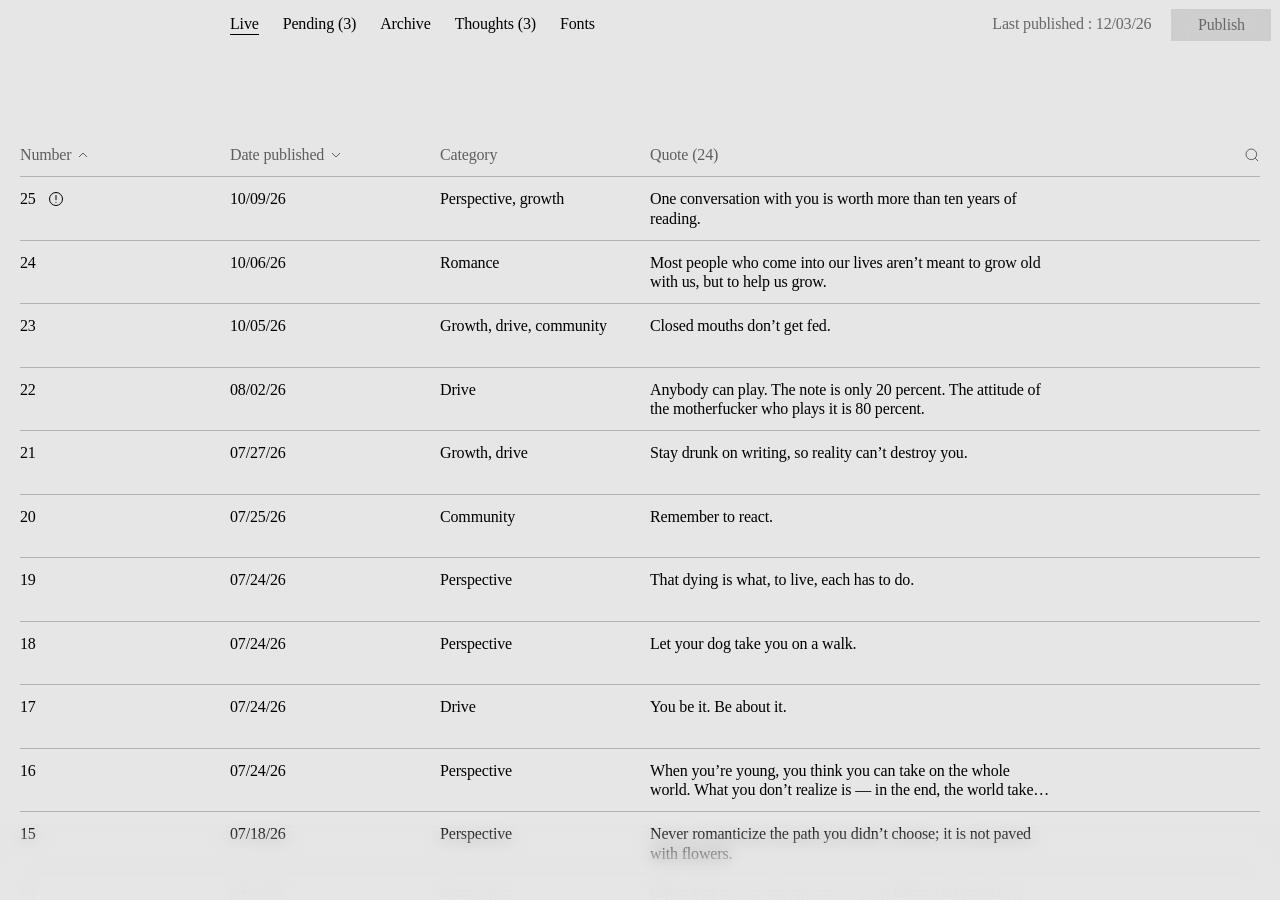
==== admin/index.html @ 434f905f "The source name's hint follows the category, in the form and the library (Book title, Film or show t" ====
<!DOCTYPE html>
<html lang="en">
<head>
  <meta charset="UTF-8">
  <meta name="viewport" content="width=device-width, initial-scale=1.0, viewport-fit=cover">
  <meta name="theme-color" content="#E6E6E6">
  <!-- Staging admin: never indexed. -->
  <meta name="robots" content="noindex, nofollow, noarchive">
  <title>Admin · Words We Keep</title>
  <link rel="preconnect" href="https://fonts.wordswekeep.org"> <!-- every font, Google's included, comes from the site's fonts Worker (workers/fonts) -->
  <link rel="preconnect" href="https://fonts.wordswekeep.org" crossorigin>
  <link href="https://fonts.wordswekeep.org/css2?family=Cal+Sans&family=Crimson+Pro:ital@0;1&family=Instrument+Serif:ital@0;1&family=Noto+Sans:wght@400;500&family=Noto+Sans+JP:wght@400;500&family=Noto+Sans+KR:wght@400;500&family=Noto+Sans+SC:wght@400;500;700&family=Noto+Sans+TC:wght@400;500;700&family=Noto+Serif+SC:wght@500&family=Ming+SC&family=Ming+TC&family=Noto+Serif:ital@0;1&family=Noto+Sans+Arabic&family=Noto+Sans+Hebrew&family=Noto+Sans+Thai&family=Noto+Sans+Devanagari&family=Noto+Serif+Hebrew&family=Noto+Serif+Thai&family=Noto+Serif+Devanagari&family=BIZ+UDPMincho&family=Gowun+Batang&family=Cormorant+Garamond&family=GFS+Didot&family=Scheherazade+New&family=Murecho:wght@700&family=IBM+Plex+Sans+KR:wght@700&family=Golos+Text:wght@600&family=Commissioner:wght@700&family=Alexandria:wght@700&family=IBM+Plex+Sans+Hebrew:wght@600&family=Bai+Jamjuree:wght@600&family=Poppins:wght@700&family=Sorts+Mill+Goudy&display=swap" rel="stylesheet">
  <link rel="icon" href="../assets/favicon.svg" type="image/svg+xml">
  <link rel="stylesheet" href="../css/tokens.css">
  <link rel="stylesheet" href="../css/app.css">
  <link rel="stylesheet" href="../css/form.css">
  <link rel="stylesheet" href="../css/fonts.css">
  <link rel="stylesheet" href="../css/admin.css">
</head>
<body>
  <div class="admin" id="admin" data-view="list" data-tab="live">

    <!-- Everything scrolls inside this box; the chrome and the guards stay put (see .admin in admin.css). -->
    <div class="scroll" id="scroll">

      <!-- Live / Pending / Archive -->
      <section class="page list" id="listView" aria-label="Quotes">
        <div class="thead" id="thead">
          <!-- Search (Figma 307:2989), Live and Pending: the icon opens a 100px field beside it. Stays in place while the heads are redrawn. -->
          <div class="search" id="search" role="search">
            <button type="button" class="search-btn" id="searchBtn" aria-label="Search" aria-expanded="false" aria-controls="searchBox"><span class="icon icon-search"></span></button>
            <div class="search-box" id="searchBox">
              <input class="search-field" id="searchField" type="text" placeholder="Search" autocomplete="off" autocapitalize="off" spellcheck="false" enterkeyhint="search" aria-label="Search the list" tabindex="-1">
              <button type="button" class="search-end" id="searchEnd" aria-label="Clear the search" tabindex="-1"><span class="icon icon-arrow"></span><span class="icon icon-x"></span></button>
            </div>
          </div>
        </div>
        <div class="rows" id="rows"></div>
        <p class="empty" id="empty" hidden></p>
      </section>

      <!-- Edit / review one quote. Left: the quote itself. Right: what the submitter added. -->
      <section class="page edit" id="editView" aria-label="Edit quote" hidden>
        <div class="edit-meta">
          <p id="editNo"></p>
          <p id="editDate"></p>
        </div>
        <div class="edit-cols">
          <div class="col">
            <div class="sec">
              <p class="sec-title">Quote</p>
              <div class="stack">
                <div class="fw"><textarea class="field" id="fText" placeholder="The words, in English" rows="3" aria-label="The words, in English"></textarea></div>
                <div class="fold" id="fOriginalWrap" hidden><div class="stack"><div class="fw fw--closable"><textarea class="field" id="fOriginal" placeholder="The words in original language" rows="3" aria-label="The words in original language"></textarea><button type="button" class="fw-close" id="origClose" aria-label="Remove the original language"><span class="icon icon-x"></span></button></div><div class="fw" id="fLang"></div></div></div>
              </div>
              <button type="button" class="more" id="origToggle"><span>In original language</span><span class="icon icon-plus"></span></button>
            </div>
            <div class="sec">
              <p class="sec-title">Category</p>
              <div class="chk-grid" id="catList" role="group" aria-label="Categories"></div>
            </div>
            <div class="sec">
              <p class="sec-title">Source</p>
              <!-- Who said it and where it comes from, one group (the author had a title of its own until 2026-10-04). -->
              <div class="stack">
                <div class="fw" id="fWho"></div>
                <div class="fold is-open is-settled" id="fNameRowWrap"><div class="row2">
                  <div class="fw"><input class="field" id="fName" type="text" placeholder="Author" autocomplete="off" aria-label="Author"></div>
                  <div class="fw" id="fCountry"></div>
                </div></div>
                <div class="fold" id="fNativeWrap" hidden><div class="fw"><input class="field" id="fNative" type="text" placeholder="Name in original language" autocomplete="off" aria-label="Author's name in original language"></div></div>
                <div class="fold" id="fOriginWrap" hidden><div class="fw" id="fOrigin"></div></div>
                <div class="row2">
                  <div class="fw" id="fKind"></div>
                  <div class="fw" id="fYear"></div>
                </div>
                <div class="fold" id="fTitleWrap" hidden><div class="fw"><input class="field" id="fTitle" type="text" placeholder="Source name" autocomplete="off" aria-label="Source name"></div></div>
                <div class="fold" id="fLinkWrap" hidden><div class="fw"><input class="field" id="fLink" type="url" placeholder="Source link" autocomplete="off" inputmode="url" aria-label="Source link"></div></div>
                <!-- A YouTube, Vimeo, TikTok or Instagram link: the platform's player, 16:9, to check the video; Spotify or Apple Music: its dark player at its own height (js/admin.js → drawVideo). -->
                <div class="fold" id="fVideoWrap" hidden><div class="stack">
                  <div class="video-preview" id="fVideo"></div>
                  <!-- A video with a thumbnail: "Crop thumbnail" shows the thumbnail with the site's portrait window over it; "Done" keeps it as source.crop (js/admin.js → startCrop, Figma 500:3978). -->
                  <div class="fold" id="fCropWrap" hidden><div class="row2">
                    <!-- While cropping, once the window has moved: steps back one change at a time, greyed out at the start. -->
                    <button type="button" class="chk crop-btn" id="fCropUndo" hidden><span>Undo</span></button>
                    <button type="button" class="chk crop-btn" id="fCropBtn"><span class="icon icon-crop" aria-hidden="true"></span><span>Crop thumbnail</span></button>
                  </div></div>
                </div></div>
                <!-- A book: its cover, picked here (js/admin.js → drawCovers). Covers found from the title and
                     author (Apple Books, Open Library), "No cover", or an image address pasted. Stored as source.cover. -->
                <div class="fold" id="fCoverWrap" hidden><div class="stack">
                  <div class="cover-grid" id="fCovers" role="radiogroup" aria-label="Cover"></div>
                  <div class="row2">
                    <button type="button" class="chk" role="radio" aria-checked="true" id="fNoCover">
                      <span class="chk-box" aria-hidden="true"><span class="icon icon-check"></span></span><span>No cover</span>
                    </button>
                    <!-- The tiles' colour: the next of the quote's categories' notes backgrounds (only for looking; not stored). -->
                    <button type="button" class="chk cover-ground" id="fCoverBg"><span class="icon icon-refresh" aria-hidden="true"></span><span>Note background</span></button>
                  </div>
                  <div class="fw"><input class="field" id="fCoverLink" type="url" placeholder="Or paste a cover image, or its address" autocomplete="off" inputmode="url" aria-label="Paste a cover image, or its address"></div>
                </div></div>
              </div>
            </div>
            <div class="sec">
              <p class="sec-title">Other</p>
              <!-- Checked: the archive never opens on this quote (js/app.js, the first deal). Stored as `notFirst`. -->
              <button type="button" class="chk" role="checkbox" aria-checked="false" id="fNotFirst">
                <span class="chk-box" aria-hidden="true"><span class="icon icon-check"></span></span><span>Don’t show as the first quote</span>
              </button>
            </div>
          </div>
          <div class="col">
            <div class="sec">
              <p class="sec-title">Context</p>
              <div class="fw"><textarea class="field" id="fContext" placeholder="Background, or the paragraph the words come from" rows="3" aria-label="Context"></textarea></div>
            </div>
            <!-- Closed until there is an annotation: the title is the "Annotation +" button. Open: the
                 title with a × at the field's right edge; the × drops every annotation and closes. -->
            <div class="sec sec--opt" id="annSec">
              <div class="sec-head">
                <button type="button" class="more" id="annOpen"><span>Annotation</span><span class="icon icon-plus"></span></button>
                <p class="sec-title">Annotation</p>
                <button type="button" class="sec-close" id="annClose" aria-label="Remove annotations"><span class="icon icon-x"></span></button>
              </div>
              <div class="fold" id="annWrap" hidden><div class="sec-body">
                <div class="ann-list" id="annRows"></div>
                <button type="button" class="more" id="annAnother"><span>Another</span><span class="icon icon-plus"></span></button>
              </div></div>
            </div>
            <div class="sec">
              <p class="sec-title">Personal note</p>
              <!-- The note and who wrote it, one group (no label of its own for the name). -->
              <div class="stack">
                <div class="fw"><textarea class="field" id="fReflection" placeholder="Notes" rows="3" aria-label="Personal note"></textarea></div>
                <div class="fw"><input class="field" id="fKeptBy" type="text" placeholder="Name" autocomplete="off" aria-label="Name of who keeps the words"></div>
              </div>
            </div>
          </div>
        </div>
        <!-- The quote's face (Figma 314:5424): the faces drawn for its length, and the quote set in
             the chosen one as the archive shows it at this breakpoint, scaled to fit — the English
             words, and under them the original-language ones when there are any. -->
        <div class="sec edit-font">
          <p class="sec-title">Font</p>
          <div class="font-box">
            <!-- One checkbox row per face, one chosen at a time (js/admin.js → fontPicker): all one width, as wide as the longest name needs, in as few even rows as the width allows. -->
            <div class="chk-grid font-grid" id="fFont" role="radiogroup" aria-label="Font"></div>
            <div class="fw font-drop" id="fFontDrop"></div><!-- a phone: the dropdown instead (css) -->
            <div class="font-view" id="fontView" aria-hidden="true"><div class="font-stage" id="fontStage"></div></div>
            <div class="font-view" id="fontViewNative" aria-hidden="true" hidden><div class="font-stage" id="fontStageNative"></div></div>
          </div>
        </div>
      </section>

      <!-- Thoughts under one quote (Figma 526:1024): the quote, then each thought — waiting ones
           first, newest first, then the approved — as fields (Notes, Name) with its own buttons:
           Cleanup / Remove / Approve while it waits, Remove alone once approved (js/admin.js → openThoughts). -->
      <section class="page thoughts" id="thoughtsView" aria-label="Thoughts" hidden>
        <div class="edit-meta"><p id="thNo"></p></div>
        <p class="th-quote" id="thQuote"></p>
        <div class="th-list" id="thList"></div>
      </section>

      <!-- Fonts: tune a quote face (its size at each length, leading, tracking) on a short, a
           medium and a long quote set as the archive sets them; Save puts it on the site. -->
      <section class="page faces" id="fontsView" aria-label="Quote faces" hidden>
        <div class="faces-top">
          <div class="ctl ctl--face">Face
            <div class="combo" id="facePick">
              <button type="button" class="field" id="faceBtn" aria-haspopup="listbox" aria-expanded="false"></button>
              <span class="combo-btn"><span class="icon icon-chevron"></span></span>
              <div class="combo-list" id="faceList" role="listbox" hidden></div>
            </div>
          </div>
          <div class="ctls">
            <label class="ctl">Short<input class="field" id="tScaleL" type="number" step="0.01" min="0.3" max="3" inputmode="decimal" aria-label="Scale, short quotes"></label>
            <label class="ctl"><span class="h-long">Medium</span><span class="h-short">Med.</span><input class="field" id="tScaleM" type="number" step="0.01" min="0.3" max="3" inputmode="decimal" aria-label="Scale, medium quotes"></label>
            <label class="ctl">Long<input class="field" id="tScaleS" type="number" step="0.01" min="0.3" max="3" inputmode="decimal" aria-label="Scale, long quotes"></label>
          </div>
          <div class="ctls">
            <label class="ctl"><span class="h-long">Leading</span><span class="h-short">Lead.</span><input class="field" id="tLeading" type="number" step="0.01" min="0.8" max="2" inputmode="decimal"></label>
            <label class="ctl"><span class="h-long">Tracking %</span><span class="h-short">Track.</span><input class="field" id="tTracking" type="number" step="0.1" min="-10" max="20" inputmode="decimal" aria-label="Tracking, percent"></label>
          </div>
          <div class="ctls">
            <div class="ctl"><span class="h-long">Comparison</span><span class="h-short">Comp.</span><button type="button" class="field" id="faceRef" aria-pressed="true" aria-label="Compare with Instrument"></button></div>
          </div>
        </div>
        <div id="faceBoards"></div>
      </section>
    </div>

    <!-- Guards: the paper fading in over a progressive blur, so rows dissolve under the chrome (css/form.css). -->
    <div class="guard guard--top" aria-hidden="true"></div>
    <div class="guard guard--bottom" aria-hidden="true"></div>

    <!-- Chrome: the list -->
    <div class="chrome-list" id="chromeList">
      <button type="button" class="chrome home" role="link" data-href="https://wordswekeep.org/" aria-label="Words We Keep"><span class="icon icon-mark"></span></button> <!-- the site (Bill, 2026-10-10; it was the Live tab) -->
      <nav class="chrome tabs" id="tabs" aria-label="Sections">
        <button type="button" class="tab" role="link" data-href="#live" data-tab="live">Live</button>
        <button type="button" class="tab" role="link" data-href="#pending" data-tab="pending">Pending<span id="pendingCount"></span></button>
        <button type="button" class="tab" role="link" data-href="#archive" data-tab="archive">Archive</button>
        <button type="button" class="tab" role="link" data-href="#thoughts" data-tab="thoughts">Thoughts<span id="thoughtsCount"></span></button>
        <button type="button" class="tab" role="link" data-href="#fonts" data-tab="fonts">Fonts</button>
      </nav>
      <div class="chrome cta" id="ctaLive">
        <p class="cta-meta" id="lastPublished"></p>
        <button type="button" class="btn btn--primary btn--sm btn--w" id="publishBtn" disabled>Publish</button>
      </div>
      <div class="chrome cta" id="ctaFonts" hidden>
        <button type="button" class="btn btn--sm" id="facesReset" disabled>Reset</button>
        <button type="button" class="btn btn--primary btn--sm btn--w" id="facesSave" disabled>Publish</button> <!-- (it puts the faces on the site at once: "Publish", as for the quotes — Bill, 2026-10-09; it said "Save") -->
      </div>
      <div class="chrome cta" id="ctaArchive" hidden>
        <button type="button" class="btn btn--primary btn--sm btn--w" id="removeAllBtn">Remove all</button>
      </div>
    </div>

    <!-- Chrome: the edit view -->
    <div class="chrome-edit" id="chromeEdit" hidden>
      <button type="button" class="chrome link back" id="backBtn" role="link" data-href="#live">Back</button>
      <div class="chrome cta">
        <div class="cta-links">
          <button type="button" class="link" id="revertBtn">Revert</button>
          <button type="button" class="link" id="cleanupBtn">Auto cleanup</button>
        </div>
        <button type="button" class="btn btn--primary btn--sm" id="saveBtn" data-for="live">Save</button>
        <button type="button" class="btn btn--soft btn--sm" id="archiveBtn" data-for="pending">Archive</button>
        <button type="button" class="btn btn--primary btn--sm" id="approveBtn" data-for="pending">Approve</button>
      </div>
      <div class="chrome arrows">
        <button id="prevBtn" aria-label="Previous quote"><span class="icon icon-arrow"></span></button>
        <button id="nextBtn" aria-label="Next quote"><span class="icon icon-arrow icon-arrow--down"></span></button>
      </div>
    </div>

    <!-- Login (Figma 299:1030): over everything until the Worker has let the admin in. -->
    <form class="login" id="login" hidden novalidate>
      <span class="chrome home"><span class="icon icon-mark"></span></span>
      <p class="chrome login-title">Words We Keep Library</p>
      <div class="login-row">
        <div class="fw" id="fPasswordWrap"><input class="field" id="fPassword" type="password" placeholder="Password" autocomplete="current-password" aria-label="Password"></div>
        <button type="submit" class="btn btn--primary" id="enterBtn">Enter</button>
      </div>
    </form>

    <!-- Toast (Figma 314:5664): what was just done, at the bottom of the window. -->
    <p class="toast" id="toast" role="status" aria-live="polite" hidden></p>

    <!-- "Are you sure?" (Figma 303:2108) -->
    <div class="popup-layer" id="popup" hidden>
      <div class="popup" role="dialog" aria-modal="true" aria-labelledby="popupText">
        <p id="popupText"></p>
        <div class="popup-btns">
          <button type="button" class="btn btn--sm" id="popupNo">Not yet</button>
          <button type="button" class="btn btn--primary btn--sm" id="popupYes">Remove</button>
        </div>
      </div>
    </div>
  </div>

  <noscript>The library needs JavaScript.</noscript>
  <script src="../js/admin.js"></script>
</body>
</html>
---- css/tokens.css ----
/* Words We Keep — design tokens (color + type).
   Single source of truth; app.css and styleguide.html only reference these.
   Category palettes match the Figma "Colors" section (node 227:4163). */

/* No grey box when a link or button is tapped (Safari, iOS), on every page: the property is
   inherited, so one declaration here reaches every element of any page that loads this file —
   every page of the site does (Bill, 2026-10-10: "so I don't need to tell you again"). */
html { -webkit-tap-highlight-color: transparent; }

:root {
  /* ---------- Color: base ---------- */
  --paper: #E6E6E6;   /* main + menu background */
  --ink:   #000000;   /* main + menu text */
  --white: #ffffff;   /* text on ink (menu button, video play) */

  /* ---------- Color: category palettes (notes mode) ---------- */
  --perspective-bg: #05071f;  --perspective-fg: #d28fff;
  --growth-bg:      #1e090d;  --growth-fg:      #c5e363;
  --drive-bg:       #000242;  --drive-fg:       #ffd249;
  --community-bg:   #141f00;  --community-fg:   #ff859d;
  --romance-bg:     #490001;  --romance-fg:     #ced5ff;

  /* ---------- Color: semantic (what components use) ---------- */
  --bg: var(--paper);
  --fg: var(--ink);

  /* ---------- Type: families ---------- */
  --font-display:   'Instrument Serif', 'Noto Serif SC', Georgia, serif;  /* quotes, always italic */
  --font-text:      'Crimson Pro', Georgia, serif;                        /* navigation, meta, notes */
  /* Native scripts are always Noto Sans (the quote itself may be Noto Serif): Chinese first,
     then Japanese, Korean, and Noto Sans for Cyrillic, Greek and the rest of Latin. No system
     font in between, so every device shows the same letters. */
  --noto-sans: 'Noto Sans SC', 'Noto Sans JP', 'Noto Sans KR', 'Noto Sans', sans-serif;
  --noto-sans-tc: 'Noto Sans TC', 'Noto Sans JP', 'Noto Sans KR', 'Noto Sans', sans-serif; /* traditional Chinese typed (js: nativeRuns → .n-hant) */
  --font-native:    var(--noto-sans);                                     /* native-script names (sans) */
  --font-native-quote: 'Ming SC', 'Songti SC', serif;                     /* original-language quotes (澹雅明体C, workers/fonts/tools/ming.py) */
  --font-native-ui: var(--noto-sans);
  /* A field (the form, the library): Crimson Pro, then each script's Noto, letter by letter —
     Cyrillic and Greek in Noto Serif as on the site; Japanese, Korean, traditional Chinese put
     their own Noto first (form.css [data-cjk]). Each Noto is drawn at the archive's scale. */
  --font-field: 'Field Noto Serif', 'Field Local Serif', 'Crimson Pro', 'Field Noto Sans Arabic', 'Field Noto Sans Hebrew', 'Field Noto Sans Thai', 'Field Noto Sans Devanagari', 'Field Noto Sans Bengali', 'Field Noto Sans Tamil', 'Field Noto Sans Telugu', 'Field Noto Sans Kannada', 'Field Noto Sans Malayalam', 'Field Noto Sans Gujarati', 'Field Noto Sans Gurmukhi', 'Field Noto Sans Oriya', 'Field Noto Sans Sinhala', 'Field Noto Sans Georgian', 'Field Noto Sans Armenian', 'Field Noto Sans Ethiopic', 'Field Noto Sans Khmer', 'Field Noto Sans Lao', 'Field Noto Sans Myanmar', 'Field Noto Sans SC', 'Field Noto Sans JP', 'Field Noto Sans KR', 'Field Local', 'Noto Serif', 'Noto Sans Arabic', 'Noto Sans Hebrew', 'Noto Sans Thai', 'Noto Sans Devanagari', 'Noto Sans SC', 'Noto Sans JP', 'Noto Sans KR', Georgia, serif; /* "Field …": the Notos at the archive's scale (js: fieldFonts); while one loads, the system stand-ins at the same scale show instead (form.css: Field Local); the plain Notos only for what those lack */
  --script-scale: 0.78;                                                   /* other scripts' Noto beside Crimson Pro: 42.0 ÷ 53.6, their x-heights */                                     /* language button: 中 日 한 / EN */

  /* ---------- Fluid unit ----------
     --u is "one design pixel". It is exactly 1px up to a 1440px-wide window, then grows with
     the window and stops at 1.5px (reached at 2160px). Type sizes AND the spacing around type
     are written as N * --u, so they always grow together. Tablet/mobile are always 1px.
     e.g. text is 16px at ≤1440, 17px at 1536, 19px at 1728, 21px at 1920. */
  --u: clamp(1px, 0.069444vw, 1.5px);   /* 100vw / 1440 */

  /* ---------- Type: text style (Figma "Serif") ---------- */
  --text-size: calc(16 * var(--u));
  --text-leading: 1.2;
  --text-tracking: -0.01em;
  --text-features: "ss01" 1, "ss07" 1, "onum" 1, "pnum" 1;           /* running text: old-style, proportional figures */
  --numeral-features: "ss01" 1, "ss07" 1, "lnum" 1, "tnum" 1;        /* counters (No. 8, the form pager, 1. 2. on the sheet): lining, tabular */
  --text-native-size: calc(12 * var(--u));   /* native-script author name beside Latin text */
  --glyph-size: 12px;         /* language button */

  /* ---------- Type: quote scale ----------
     Tier is picked by quote length (js/app.js → tier()):
     l ≤ 64 chars · m ≤ 160 · s ≤ 260 · xs longer. CJK characters count double.
     Each tier has a main size and a notes-mode size. */
  --quote-leading: 1.15;
  --quote-native-leading: 1.5;
  --quote-native-scale: 0.8;   /* CJK glyphs fill the whole em, so they run at 80% of the tier size */
  --quote-l: calc(64 * var(--u));   --quote-l-notes: calc(60 * var(--u));
  --quote-m: calc(52 * var(--u));   --quote-m-notes: calc(48 * var(--u));
  --quote-s: calc(40 * var(--u));   --quote-s-notes: calc(32 * var(--u));
  --quote-xs: calc(32 * var(--u));  --quote-xs-notes: calc(28 * var(--u));
  --quote-annotation: calc(64 * var(--u));   /* enlarged word in the annotation overlay */

  /* ---------- Motion ---------- */
  --ease: cubic-bezier(0.4, 0, 0, 1);   /* the one curve for every transitional animation */
  --chrome-in: 0.6s;   /* the page's controls fading in: Notes and the arrows after the typing, "Add words" and the number back from the form, the form's arrows (was 0.3s; on --ease a fade reads as about half its length) */
  --ease-drop: cubic-bezier(0.2, 0.6, 0.1, 1);   /* the notes backdrop only: off at full speed, then a long brake into the bottom edge */

  /* ---------- Line ---------- */
  /* ---------- Spacing around type (scales with --u) ---------- */
  --notes-quote-top: calc(240 * var(--u));   /* top of the pinned quote in notes mode */
  --notes-quote-gap: calc(120 * var(--u));   /* quote → "Kept by" */
  --main-quote-lift: calc(40 * var(--u));    /* main quote sits this much above true center */
  --ann-gap: calc(24 * var(--u));            /* annotation overlay: enlarged word → its note */

  /* ---------- Mark (logo / category mark) — grows with the type ---------- */
  --mark: calc(24 * var(--u));   /* the symbol at the top left of every page, and beside a category's name in notes */

  /* Crimson Pro's capitals start this far below the top of their line box (16px text, leading
     1.2). Text that should line up with the mark's top edge is raised by it, so the caps —
     not the invisible line box — sit on the same line as the mark. */
  --cap-offset: 0.37em;
  --cap-height: 0.575em;   /* Crimson Pro capital height; the mark is centred on the caps */
  /* The mark's top so that its centre sits on the centre of the capitals whose line is at 20px;
     also its left offset, so it is the same distance from both edges. */
  --mark-top: calc(20px + var(--cap-height) / 2 - var(--mark) / 2);

  --hairline: 0.5px;
  --link-gap: 2px;   /* space between a link's text box and its underline */
}

/* Tablet */
@media (max-width: 1023px) {
  :root {
    --text-size: calc(16 * var(--u));  --text-native-size: calc(12 * var(--u));
    --quote-l: calc(48 * var(--u));   --quote-l-notes: calc(48 * var(--u));
    --quote-m: calc(40 * var(--u));   --quote-m-notes: calc(40 * var(--u));
    --quote-s: calc(32 * var(--u));   --quote-s-notes: calc(32 * var(--u));
    --quote-xs: calc(26 * var(--u));  --quote-xs-notes: calc(26 * var(--u));
    --quote-annotation: calc(48 * var(--u));
  }
}

/* Mobile */
@media (max-width: 599px) {
  :root {
    --quote-l: calc(40 * var(--u));   --quote-l-notes: calc(40 * var(--u));
    --quote-m: calc(32 * var(--u));   --quote-m-notes: calc(32 * var(--u));
    --quote-s: calc(28 * var(--u));   --quote-s-notes: calc(28 * var(--u));
    --quote-xs: calc(22 * var(--u));  --quote-xs-notes: calc(22 * var(--u));
    --quote-annotation: calc(40 * var(--u));
  }
}

/* Notes mode takes the palette of the quote's first category. */
[data-theme="perspective"] { --bg: var(--perspective-bg); --fg: var(--perspective-fg); }
[data-theme="growth"]      { --bg: var(--growth-bg);      --fg: var(--growth-fg); }
[data-theme="drive"]       { --bg: var(--drive-bg);       --fg: var(--drive-fg); }
[data-theme="community"]   { --bg: var(--community-bg);   --fg: var(--community-fg); }
[data-theme="romance"]     { --bg: var(--romance-bg);     --fg: var(--romance-fg); }

/* ---------- Text style classes ---------- */
.t-text {
  font-family: var(--font-text);
  font-size: var(--text-size);
  line-height: var(--text-leading);
  letter-spacing: var(--text-tracking);
  font-feature-settings: var(--text-features);
}
.t-quote {
  font-family: var(--font-display);
  font-style: italic;
  font-weight: 400;
  line-height: var(--quote-leading);
  letter-spacing: 0;
  font-feature-settings: normal;
}
.t-quote-native {
  font-family: var(--font-native-quote);
  font-weight: 400;
  font-style: normal;
  line-height: var(--quote-native-leading);
  letter-spacing: 0.02em;
}
---- css/app.css ----
/* Words We Keep — main experience (layout + components; colors and type live in tokens.css)
   Grid: 6 columns (desktop/tablet), 4 columns (mobile), 20px margin + 20px gutter. */

:root {
  --m: 20px;
  --g: 20px;
  --cols: 6;
  --colw: calc((100vw - 2 * var(--m) - (var(--cols) - 1) * var(--g)) / var(--cols));
  --step: calc(var(--colw) + var(--g));
  --col2: calc(var(--m) + var(--step));
  --col3: calc(var(--m) + 2 * var(--step));
  --col4: calc(var(--m) + 3 * var(--step));
  --col6: calc(var(--m) + 5 * var(--step));

}

*, *::before, *::after { box-sizing: border-box; margin: 0; padding: 0; -webkit-tap-highlight-color: transparent; /* no grey flash on tap (iOS) */ }

html, body { height: 100%; overflow: hidden; overscroll-behavior: none; touch-action: manipulation; /* no double-tap zoom; pinch and pan still work */ }
/* Nothing on the site selects — the quote in notes mode neither, since 2026-10-03 — except, on
   the form, the quote on the annotation sheet and the fields themselves (css/form.css). */
body { -webkit-user-select: none; user-select: none; }

body {
  background: var(--bg);
  -webkit-font-smoothing: antialiased;
  -moz-osx-font-smoothing: grayscale;
  -webkit-text-size-adjust: 100%;
}

button { font: inherit; color: inherit; background: none; border: 0; cursor: pointer; }
a { color: inherit; text-decoration: none; }
[data-href] { cursor: pointer; } /* the site's links: buttons and spans with a data-href, not <a href> (no address strip on hover; js: follow) */
ul { list-style: none; }
[hidden] { display: none !important; }

.app {
  /* absolute, not fixed: iOS 26 Safari colours its toolbars from a position: fixed element that
     touches a viewport edge, re-sampled on its own schedule (mostly on scroll) — which left the
     bars in the wrong colour after leaving notes. With nothing fixed at the edges, Safari uses
     the body background, which js/app.js keeps in step with the page (syncChromeColor). */
  position: absolute;
  inset: 0;
  background: var(--bg);
  color: var(--fg);
  font-family: var(--font-text);
  font-size: var(--text-size);
  line-height: var(--text-leading);
  letter-spacing: var(--text-tracking);
  font-feature-settings: var(--text-features);
}

/* ---------- Shared bits ---------- */

/* Focus: no ring for mouse/touch; for Tab navigation a hairline box in the text's own colour —
   black on the page, the theme colour in notes, white on white text (Bill, 2026-10-10). A filled
   button takes its fill's colour instead (form.css: .btn--primary; .menu-apply below). */
:focus { outline: none; }
:focus-visible { outline: var(--hairline) solid currentColor; outline-offset: 3px; }

/* Text links: hairline underline that redraws left → right on hover. */
.link,
.n-source [data-href] {
  --line: var(--hairline);
  background: linear-gradient(currentColor, currentColor) left bottom / 100% var(--line) no-repeat;
  padding-bottom: var(--link-gap);
}
.link { display: inline-block; white-space: nowrap; }
@media (max-resolution: 1.5dppx) { .link, .n-source [data-href] { --line: 1px; } }
@media (hover: hover) {
  .link:hover,
  .n-source [data-href]:hover { animation: link-draw 0.7s var(--ease); }
}
@keyframes link-draw {
  0%      { background-position: right bottom; background-size: 100% var(--line); }
  45%     { background-position: right bottom; background-size: 0% var(--line); }
  45.01%  { background-position: left bottom;  background-size: 0% var(--line); }
  100%    { background-position: left bottom;  background-size: 100% var(--line); }
}

.icon {
  display: block;
  background: currentColor;
  -webkit-mask: var(--src) center / 100% 100% no-repeat;
  mask: var(--src) center / 100% 100% no-repeat;
}
/* The category symbols as still images (served by the fonts Worker, /s/: not in the public repo — workers/fonts). With no data-sym it is "All": the logo. */
.icon-mark  { --src: url(https://fonts.wordswekeep.org/s/All.svg); width: var(--mark); height: var(--mark); }
.icon-mark[data-sym="perspective"] { --src: url(https://fonts.wordswekeep.org/s/Perspective.svg); }
.icon-mark[data-sym="growth"]      { --src: url(https://fonts.wordswekeep.org/s/Growth.svg); }
.icon-mark[data-sym="drive"]       { --src: url(https://fonts.wordswekeep.org/s/Drive.svg); }
.icon-mark[data-sym="community"]   { --src: url(https://fonts.wordswekeep.org/s/Community.svg); }
.icon-mark[data-sym="romance"]     { --src: url(https://fonts.wordswekeep.org/s/Romance.svg); }
/* The symbols drawn live (js/app.js → "Symbols"): an <svg viewBox="0 0 60 60">, inked in the text colour. */
.sym { display: block; overflow: visible; }
.icon-arrow { --src: url(../assets/icons/arrow-up.svg); width: 12px; height: 12px; }
.icon-arrow--down { transform: rotate(180deg); }
.icon-asterisk   { --src: url(../assets/icons/asterisk.svg); width: 8px; height: 8px; }

/* ---------- Chrome ---------- */

.chrome { position: absolute; z-index: 20; }
.menu-btn .sym { width: var(--mark); height: var(--mark); }
.menu-btn.is-static::before { content: ""; position: absolute; inset: 0; background: currentColor; -webkit-mask: url(https://fonts.wordswekeep.org/s/All.svg) center / 100% 100% no-repeat; mask: url(https://fonts.wordswekeep.org/s/All.svg) center / 100% 100% no-repeat; } /* the still logo, until the drawn one is ready (back from the form; symbols' files missing) */
.menu-btn  { top: var(--mark-top); left: var(--mark-top); } /* the same distance from the top and the left edge */ /* centred on the caps of No. / Notes; same spot as the first category mark in notes mode */
.number    { top: calc(20px - var(--cap-offset)); left: var(--col2); white-space: nowrap; font-feature-settings: "ss01" 1, "ss07" 1, "lnum" 1, "pnum" 1; } /* caps on the mark's top edge; lining figures, proportional: tabular ones (--numeral-features) set a gap around the 1 of "16" */
/* The number rolls on a change (js/app.js → setNumber): a box one line high, the old and the next
   number stacked in it. Padding (and the same negative margin) keeps the crop off the digits' sides. */
.num { display: inline-block; vertical-align: top; height: calc(var(--text-size) * var(--text-leading)); overflow: hidden; padding: 0 2px; margin: 0 -2px; }
.num-roll { display: block; }
.num-roll > span { display: block; height: calc(var(--text-size) * var(--text-leading)); }
.notes-btn { top: calc(20px - var(--cap-offset)); right: var(--m); }
.add-btn   { left: var(--m); bottom: 20px; }
.arrows    { right: 16px; bottom: 16px; display: flex; }
.arrows button { width: 32px; height: 32px; display: grid; place-items: center; }
/* A pressed arrow rolls out of this box, and back in from the other side once the new quote has arrived (js/app.js → press). */
.arrow-crop { display: block; width: 12px; height: 12px; overflow: hidden; }

@media (max-width: 1023px) {
  .arrows { right: 12px; bottom: 12px; } /* same row as desktop; bigger touch targets, overlapping so the glyphs keep their spacing */
  .arrows button { width: 40px; height: 40px; margin-left: -8px; }
  .arrows button:first-child { margin-left: 0; }
}

/* Leaving for the form ("Add words"): everything but the logo fades out in 100ms, then the
   page changes; the form page fades its content in around the same logo (js/form.js). */
.app.is-leaving > :not(.menu-btn) { opacity: 0; transition: opacity 0.1s var(--ease); }
.app.is-arriving > .chrome:not(.menu-btn):not(.notes-btn):not(.arrows) { animation: fade-in var(--chrome-in) var(--ease) both; } /* back from the form (Notes and the arrows wait for the typing) */
/* While the quote types itself in (js/app.js → arrive), Notes and the arrows are held back; as
   the last letter lands they fade in like "Add words" does coming back from the form
   (js/app.js → showChrome sets .chrome-in for the length of the fade). */
.app.chrome-in .notes-btn, .app.chrome-in .arrows { animation: fade-in var(--chrome-in) var(--ease) both; transition: none; }
.app.is-typing .notes-btn, .app.is-typing .arrows { opacity: 0; pointer-events: none; }
.notes-btn, .arrows { transition: opacity 0.4s var(--ease); }

.app[data-mode="notes"]:not(.is-revealing) .menu-btn,
.app[data-mode="notes"]:not(.is-revealing) .number,
.app[data-mode="notes"]:not(.is-revealing) .add-btn,
.app[data-mode="notes"]:not(.is-revealing) .arrows { display: none; }

/* While the notes frame is being cropped in, the page under it is still the grey main page
   (palette held back on .app; the notes layer and Close carry their own), and the frame sits
   above the main controls so it covers them as it drops. */
.app.is-revealing { --bg: var(--paper); --fg: var(--ink); }
.app.is-revealing .notes { z-index: 25; }
.app.is-revealing .notes-btn { z-index: 26; }
.notes-btn { color: var(--fg); }
/* Leaving notes: the travelling quote, on a layer above the drop (cropped by the same edge). */
.quote-float-layer { position: absolute; inset: 0; z-index: 27; color: var(--fg); pointer-events: none; }
/* iOS crops a composited layer at its box, and an italic capital (J, f) hangs out of it to the
   left: the layer is --overhang wider on both sides (js/app.js puts the transform origin back on
   the text's corner). */
.quote-float { position: absolute; will-change: translate, scale; --overhang: 24px; --overhang-y: 0px; box-sizing: content-box; padding: var(--overhang-y) var(--overhang); margin: calc(-1 * var(--overhang-y)) calc(-1 * var(--overhang)); } /* js sets both from the quote's size (--ink-x, --ink-y) */

/* Scanner head: sits with its bottom on the dropping edge (moved by js with a transform).
   The "glow" is real, not painted on: a band above the edge blurs and brightens the content it
   has just passed over, so the text's own color smears into light. js sets the band's height
   through --band (a fraction of the 200px maximum, SCAN_BAND_MAX): it trails back to where the
   edge was a moment ago, and closes to nothing as the edge lands. A hairline marks the edge. */
.scan-edge {
  --band: 0;
  position: absolute;
  left: 0; right: 0; top: -200px;
  height: 200px;
  z-index: 28;
  pointer-events: none;
  border-bottom: 1px solid color-mix(in srgb, var(--fg) 70%, transparent);
  /* transform only — NOT opacity: hinting opacity here makes this element a "backdrop root",
     and the blur band inside it then has nothing behind it to blur (it silently does nothing). */
  will-change: transform;
}
.scan-edge::before,
.scan-edge::after {
  content: "";
  position: absolute;
  left: 0; right: 0; bottom: 0;
  height: 200px;
  transform: scaleY(var(--band));
  transform-origin: 50% 100%;
}
.scan-edge::before { background: linear-gradient(to bottom, transparent, color-mix(in srgb, var(--fg) 16%, transparent)); }
.scan-edge::after {
  -webkit-backdrop-filter: blur(10px) brightness(1.35) saturate(1.5);
  backdrop-filter: blur(10px) brightness(1.35) saturate(1.5);
  /* only the top third is feathered, so most of the band blurs at full strength */
  -webkit-mask-image: linear-gradient(to bottom, transparent, #000 35%);
  mask-image: linear-gradient(to bottom, transparent, #000 35%);
}

/* The quote's line-by-line stand-in during the scan (js/app.js → scanQuoteLines). */
.quote.quote-lines { position: absolute; margin: 0; max-width: none; pointer-events: none; white-space: nowrap; }
.quote-line { position: absolute; left: 0; top: 0; display: block; padding: var(--ink-y) var(--ink-x); margin: calc(-1 * var(--ink-y)) calc(-1 * var(--ink-x)); transform-origin: var(--ink-x) var(--ink-y); will-change: transform; } /* the padding: room for the italic overhang inside the layer (iOS crops a layer at its box); origin on the text's corner */

/* Afterglow patches (one per scanned item), behind the notes content. Opacity-only animation. */
.scan-glows { position: absolute; left: 0; top: 0; width: 100%; height: 0; z-index: 0; pointer-events: none; }
.scan-glow {
  position: absolute;
  display: block;
  background: radial-gradient(closest-side, color-mix(in srgb, var(--fg) 55%, transparent), color-mix(in srgb, var(--fg) 18%, transparent) 60%, transparent);
  opacity: 0;
  will-change: opacity;
}


.app.is-dim .notes-btn { opacity: 0; pointer-events: none; }

/* How far a letter's ink may reach outside its box, in em of the quote's size: every copy of
   the quote that moves or fades on a layer of its own (scraps, typed letters, the notes
   stand-in's lines, the travelling quote) is padded by this much, or Safari crops the ink at
   the box. Measured on the faces (2026-09-27): Rose reaches 0.74 right, 0.50 left, 0.47 below;
   Author 0.36 below, 0.16 above; Story and Print 0.6 right. (Was 0.3 / 0.15, for an italic
   capital's overhang only.) */
:root { --ink-x: 0.8em; --ink-y: 0.5em; }

/* Mode change: the quote cut into scraps (built in js/app.js → dadaQuote). */
.dada { position: absolute; inset: 0; z-index: 15; overflow: hidden; pointer-events: none; font-feature-settings: normal; } /* js copies the quote's face onto it, features included */
.dada-scrap {
  position: absolute;
  white-space: nowrap;
  transform-origin: 0 0;
  /* Room for the letters' overhang: while a scrap fades it is a composited layer the size of
     its box, and Safari clips the glyphs at that box. The negative margin keeps the glyphs
     where they are. */
  padding: var(--ink-y) var(--ink-x);
  margin: calc(-1 * var(--ink-y)) calc(-1 * var(--ink-x));
}

/* ---------- Deck (main) ---------- */

.deck {
  position: absolute;
  inset: 0;
  overflow: hidden; /* also crops the thrown quote at the screen edge */
  touch-action: none;
}
.app[data-mode="notes"] .deck { pointer-events: none; }
.app[data-mode="notes"]:not(.is-revealing) .deck { opacity: 0; }

.track { position: absolute; inset: 0; pointer-events: none; } /* no will-change: on iOS it put the quote on its own layer, clipping the italic overhang at its left edge.
   pointer-events: a touch must land on the deck itself — iOS keeps sending a touch's events to the
   element it started on, and the quote's nodes are replaced mid-change (the swap), which stranded
   the finger (the scrub froze scattered). Only the language button takes pointer events. */
.track .lang { pointer-events: auto; }
.slide { position: absolute; left: 0; width: 100%; height: 100%; }
.slide[data-pos="-1"] { top: -100%; }
.slide[data-pos="0"]  { top: 0; }
.slide[data-pos="1"]  { top: 100%; }

.slide .q-wrap {
  position: absolute;
  left: var(--col2);
  top: 50%;
  transform: translateY(-50%);
  padding-bottom: var(--main-quote-lift);
  max-width: calc(100vw - var(--col2) - 120px);
}

/* ---------- Quote ---------- */

.q-wrap { position: relative; }

/* The face (css/fonts.css, by data-font) may set --qf-*: family, style, leading, tracking,
   features and --qf-scale, its size against the tier's. Without one this is Instrument. */
.quote {
  font-family: var(--qf-family, var(--font-display));
  font-style: var(--qf-style, italic);
  font-weight: 400;
  line-height: var(--qf-leading, var(--quote-leading));
  letter-spacing: var(--qf-tracking, 0);
  font-feature-settings: var(--qf-features, "liga" 1, "clig" 1); /* ligatures asked for by name, in every face: a browser drops them as soon as letter-spacing is not 0 (css/fonts.css) */
  white-space: pre-line;
  overflow-wrap: break-word;
  text-wrap: auto; /* every line is filled as far as it goes, the same in every browser. Not `pretty`: Safari re-balances the whole paragraph with it and leaves lines short ("to live, each / has to do."), Chrome does not. No single-word last lines and no stranded openers: js/app.js → noOrphans */
  font-size: calc(var(--q-size) * var(--qf-scale, 1));
  width: var(--q-width);
  max-width: 100%;
}
/* --q-ratio: main size ÷ notes size. The notes quote is boxed by four columns; the main quote is
   boxed by the same four columns × this ratio, so its measure in em is never wider than the notes
   quote's, and the two always break into the same lines (at any window width).
   The box is measured in the tier's em, whatever the face's own scale — except a short quote's,
   which widens with its face's scale, so a face set larger still fits the same words on its two
   lines (Bill, 2026-10-06); the slide's four columns still cap it. */
.quote[data-tier="l"]  { --q-size: var(--quote-l);  --q-width: 10.94em; --q-ratio: 1.0667; }  /* 700 / 64 · 64/60 */
.quote[data-tier="m"]  { --q-size: var(--quote-m);  --q-width: calc(16.54em / var(--qf-scale, 1)); --q-ratio: 1.0834; }  /* 860 / 52 · 52/48 */
.quote[data-tier="s"]  { --q-size: var(--quote-s);  --q-width: calc(21.5em / var(--qf-scale, 1));  --q-ratio: 1.25; }    /* 860 / 40 · 40/32 */
.quote[data-tier="xs"] { --q-size: var(--quote-xs); --q-width: calc(26.88em / var(--qf-scale, 1)); --q-ratio: 1.1429; }  /* 860 / 32 · 32/28 */
.slide .quote { max-width: min(100%, calc((4 * var(--colw) + 3 * var(--g)) * var(--q-ratio))); }
/* Desktop (Figma: Type 310:3916): the main quote is boxed by the four columns from col2 with 40
   kept clear on the right (780 at 1280) — quotes of every length fill that, a short one too
   (Bill, 2026-10-06: a short quote held in its own narrower box broke onto two lines with the
   room for one beside it) — so its right edge follows the grid at every window width. The notes
   quote keeps the main quote's line breaks (js → lockLines); they are shorter than its four columns. */
@media (min-width: 1024px) {
  .quote { --q-measure: calc(4 * var(--colw) + 3 * var(--g) - 40 * var(--u)); }
  .slide .quote { --q-width: var(--q-measure); max-width: min(100%, var(--q-measure)); }
  /* The notes quote takes the same measure in em as the main one, at every length: the main
     one's box divided by the size ratio. Past the width where the type stops growing
     (--u's cap) the columns still widen, so a fixed em box in notes would hold less than the
     main line and break it again (Bill, 2026-10-06). */
  .notes .quote { --q-width: calc(var(--q-measure) / var(--q-ratio)); max-width: min(100%, var(--q-width)); }
}

/* The original words in Noto: each script's own font, size, leading, tracking, weight (css/fonts.css). */
.quote[data-native] {
  font-size: calc(var(--q-size) * var(--qf-native-scale, var(--qn-scale, var(--quote-native-scale))));
  font-family: var(--qf-native, var(--qn-serif, var(--font-native-quote)));
  font-weight: var(--qf-native-weight, var(--qn-weight, 500));
  font-style: normal;
  line-height: var(--qf-native-leading, var(--qn-leading, var(--quote-native-leading)));
  letter-spacing: var(--qf-native-tracking, var(--qn-tracking, 0.02em));
  font-feature-settings: normal;
}

.lang {
  position: absolute;
  left: -44px;
  top: -24px;
  width: 24px;
  height: 24px;
  display: grid;
  place-items: center;
  border: var(--hairline) solid currentColor;
  /* Each language's label, font, size, tracking and nudge (js/app.js → LANG_BUTTON, set inline). */
  font-family: var(--lb-font, var(--font-native-ui)), var(--font-native-ui);
  font-weight: var(--lb-weight, 500);
  font-size: var(--lb-size, var(--glyph-size));
  line-height: 1;
  letter-spacing: var(--lb-track, 0);
  font-feature-settings: normal;
  white-space: nowrap;
}
.lang > span { display: block; transform: translateY(var(--lb-nudge, 0px)); }
/* Pressed, it sets the change off: 10px towards the quote, fading, in 50ms (js/app.js →
   LANG_BTN_OUT_MS); once the new words are in it comes back from there, with a subtle bounce:
   15% past its place, then settling (Bill, 2026-10-06). It enters the same way after the quote
   has typed itself in (js/app.js → arrive: .is-in; until 2026-10-06 it faded up 8px). Towards
   the quote is down and to the right, where the button sits at the quote's top left; on a phone,
   where it sits above the quote, straight down (--lang-to). */
.lang { --lang-to-x: 10px; --lang-to-y: 10px; }
@keyframes lang-out { to { opacity: 0; translate: var(--lang-to-x) var(--lang-to-y); } }
.lang.is-back, .lang.is-in { animation: lang-back 0.25s both; }
@keyframes lang-back {
  0%   { opacity: 0; translate: var(--lang-to-x) var(--lang-to-y); animation-timing-function: cubic-bezier(0.2, 0.7, 0.3, 1); }
  60%  { opacity: 1; translate: calc(var(--lang-to-x) * -0.15) calc(var(--lang-to-y) * -0.15); animation-timing-function: cubic-bezier(0.4, 0, 0.4, 1); }
  100% { opacity: 1; translate: 0 0; }
}
.lang.is-out { animation: lang-out 0.05s var(--ease) forwards; pointer-events: none; } /* after .is-in: a button pressed while it is still coming in leaves at once */
/* With a mouse, hovering grows it to 1.1 (Bill, 2026-10-06). `scale` is separate from the
   animations' `translate`, so the two never fight. */
@media (hover: hover) and (pointer: fine) {
  .lang { transition: scale 0.2s var(--ease); }
  .lang:hover { scale: 1.1; }
}
/* No underlines while the paragraph is changing; they are drawn back in afterwards. */
.q-wrap.is-typing .quote:not(.quote-ghost) .ann,
.q-wrap.is-typing .quote-ghost .ann { background-size: 0 0 !important; }
/* The button steps aside while the quote is being retyped. */
.q-wrap.is-typing .lang,
.q-wrap.is-wiping .lang { visibility: hidden; }
/* A word of the quote wrapped to fade in by itself (js/app.js → wordsIn, buildScraps): its box takes
   in the room its ink may reach (the script faces' tails), with the same negative margin so nothing
   moves — iOS Safari redraws a fading word box by box, and wiped the tails of the neighbouring
   lines that lay inside it (js: drawWhole). */
.q-word { padding: var(--ink-y) var(--ink-x); margin: calc(-1 * var(--ink-y)) calc(-1 * var(--ink-x)); }
.quote-ghost { position: absolute; max-width: none; pointer-events: none; }

@media (max-width: 1023px) {
  .slide .q-wrap { max-width: none; right: calc(var(--m) + var(--step)); }
  .quote { --q-width: 100% !important; --q-ratio: 1; } /* same size in both modes */
}

@media (max-width: 599px) {
  .slide .q-wrap { left: var(--m); right: var(--m); }
  .slide .quote { max-width: 100%; } /* the notes quote is full width on a phone, not 4 columns */
  /* Every quote's box runs margin to margin; the rag is evened by js/app.js (evenLines), as at every width. */
  .lang { left: 0; top: -48px; --lang-to-x: 0px; } /* above the quote: it slips straight down towards it, and comes back up */
}

/* Room at a scroller's foot while the phone's keyboard is up, or while the thoughts box folds (js:
   setRoom, in app.js, form.js and admin.js): a spacer, never padding on the scroller — iOS Safari
   does not count a scroll container's own bottom padding as scrollable space. */
.kb-room { flex-shrink: 0; width: 100%; }

/* ---------- Notes mode ---------- */

.notes {
  position: absolute;
  inset: 0;
  z-index: 10;
  background: var(--bg); /* its own sheet of color, so it can be revealed over the page */
  color: var(--fg);
  overflow-x: hidden; /* the thrown quote is cropped by the screen edge */
  overflow-y: auto;
  overscroll-behavior: contain;
  scrollbar-width: none;
  -webkit-overflow-scrolling: touch;
}
.notes::-webkit-scrollbar { display: none; }

@keyframes fade-in { from { opacity: 0; } }

.n-cats {
  position: sticky;
  top: var(--mark-top); /* the first category mark sits where the menu button was */
  height: 0;
  margin-left: var(--mark-top);
  z-index: 3;
  transition: filter 0.4s var(--ease);
}
.n-cats .sym { flex: none; width: var(--mark); height: var(--mark); } /* each category's symbol, drawn in by js/app.js (drawNoteSym) */
/* The name is centred on the symbol by its capitals, not by its line box (whose centre is 0.0575em higher): the capitals then sit on the top line, with Close. */
.n-cats li > span:last-child { position: relative; top: calc(var(--text-leading) * 0.5em - var(--cap-offset) - var(--cap-height) / 2); }
.n-cats li { display: flex; align-items: center; gap: 1.333em; height: var(--mark); margin-bottom: calc(4 * var(--u)); white-space: nowrap; }

.n-pin {
  position: sticky;
  top: 0;
  height: 0;
  z-index: 1;
  transition: filter 0.4s var(--ease);
}
/* Filtered only while scrolled: an always-on filter rasterizes the quote differently, which
   showed as a flicker when the travelling quote handed over to it. */
.n-pin.is-blurred { filter: blur(var(--pin-blur, 0px)); }
.notes.is-scrolling .n-pin { transition: none; }

.n-meta p { white-space: nowrap; }
/* Indents line the names up under the label's second word. */
.n-indent--from { padding-left: 2.667em; } /* 40 / 15 */
.n-indent--kept { padding-left: 2em; }     /* 30 / 15 */
.n-native { font-family: var(--font-native); font-size: var(--text-native-size); letter-spacing: 0; font-style: normal; } /* any typed field's Chinese, Japanese, Korean (js: nativeRuns) — upright, even in an italic title */
.n-native.n-hant { font-family: var(--noto-sans-tc); }
/* Any other script Crimson Pro lacks (js: nativeRuns): its Noto, at --script-scale of the text so
   the x-heights meet, upright; a right-to-left run kept whole inside a left-to-right line. */
.n-script { font-size: calc(var(--script-scale) * 1em); letter-spacing: 0; font-style: normal; }
.n-script[dir="rtl"], .n-ltr { unicode-bidi: isolate; }
.n-cyrl, .n-grek { font-family: 'Noto Serif', var(--font-text); font-style: inherit; } /* they have real italics: a Russian or Greek book title stays italic */
.n-arab { font-family: 'Noto Sans Arabic', var(--font-native); }
.n-hebr { font-family: 'Noto Sans Hebrew', var(--font-native); }
.n-thai { font-family: 'Noto Sans Thai', var(--font-native); }
.n-deva { font-family: 'Noto Sans Devanagari', var(--font-native); }
.n-source {
  white-space: normal; display: block; text-wrap: balance;
  /* As wide as the top line allows: from the indent to the margin, keeping clear of Close (its
     width plus 40px). The old two-columns-minus-40 cap wrapped "Nike Air Jordan Commercial"
     at tablet and narrow-desktop widths for no reason. */
  max-width: calc(100vw - var(--col3) - 2.667em - var(--m) - 5em);
}

.n-row { display: block; }
.n-from { position: absolute; top: calc(20px - var(--cap-offset)); left: var(--col3); } /* its capitals on the top line, with Close and the category's name (it sat at 22px: 8 too low) */

.notes .q-wrap {
  position: absolute;
  top: var(--notes-quote-top);
  left: var(--col2);
  width: calc(4 * var(--colw) + 3 * var(--g));
}
/* Notes mode only changes the size. The measure stays the same in em as on the main screen,
   so the quote breaks into the same lines in both modes — and to make sure of it, the notes
   quote is rendered with the main quote's line breaks hard-coded (js/app.js → lockLines). */
.quote--locked { white-space: pre-line; text-wrap: auto; } /* plain greedy wrapping, not `pretty`: a
   line that fit on the main screen is left alone, and a line that no longer fits (the window
   changed size) wraps instead of running off the edge — the quote is never cut */
.notes .quote[data-tier="l"]  { --q-size: var(--quote-l-notes); }
.notes .quote[data-tier="m"]  { --q-size: var(--quote-m-notes); }
.notes .quote[data-tier="s"]  { --q-size: var(--quote-s-notes); }
.notes .quote[data-tier="xs"] { --q-size: var(--quote-xs-notes); }

/* Annotated words (and the link in a menu description, the privacy page's email address — Bill,
   2026-10-10): hairline dashed underline. */
.ann,
.cat-desc [data-href],
.pv-mail,
.send-note [data-href] {
  cursor: pointer;
  -webkit-box-decoration-break: clone;
  box-decoration-break: clone; /* an underlined phrase may now wrap: each line gets its own full underline */
  background: repeating-linear-gradient(90deg, currentColor 0 2px, transparent 2px 4px) left bottom 0.08em / 100% 1px no-repeat;
}
@media (min-resolution: 2dppx) { .ann, .cat-desc [data-href], .pv-mail, .send-note [data-href] { background-size: 100% 0.5px; } }

.n-col {
  position: relative;
  z-index: 2;
  margin-left: var(--col3);
  width: 26.667em; /* 400 / 15 — follows the text size */
  max-width: calc(100vw - var(--col3) - var(--m));
  padding-top: var(--notes-quote-gap);
  padding-bottom: 160px;
  transition: filter 0.4s var(--ease);
}
.n-body { margin-top: 2em; display: flex; flex-direction: column; gap: 2em; } /* one gap (32 at 16px text) under "Kept by" and between the note and the context (Bill, 2026-10-09, from the spacing tool; 1.333em until then) */
.n-body p + p { margin-top: 1em; } /* between paragraphs (1.067em until 2026-10-09) */
.n-context { display: flex; flex-direction: column; gap: 1em; } /* "Context/" to its words (0.533em until 2026-10-09) */
.n-context p + p { margin-top: 1em; }

/* ---------- Thoughts (Figma 525:759, since 2026-10-09) ----------
   Under the context: the approved thoughts, titled "Thoughts/", oldest first — each a name (or
   "A fellow human") with its words indented as the keeper's name is — then "Add thoughts +" (the
   form's "In original language +", in the palette's colour). Pressed, it gives way to a box for
   the words (the form's field, on the dark ground as the annotation sheet's: white at 10%, white
   text) with a × to close it; once there are words, the name field and the "Add thoughts" button
   unfold under it. Sent, the whole thing is replaced by one line of thanks. */
.n-thoughts { display: flex; flex-direction: column; gap: 1em; } /* "Thoughts/" → the first, and thought → thought: 1em (Figma 15) */
.n-thought p { white-space: normal; }
.n-add { display: flex; flex-direction: column; width: calc(2 * var(--colw) + var(--g)); max-width: 100%; margin-top: 2em; } /* 4em (the column's 2em gap and 2em more) under whatever comes before — the note, the context, the thoughts — twice the gap between the blocks (Bill, 2026-10-09) */ /* on the grid, as the form's fields: two columns (four on a tablet, margin to margin on a phone — below); not the text's measure */
.n-add .more { align-items: flex-start; height: auto; } /* the words and the + on the block's top line (Figma: a 32 row, both at its top) */
.n-add .more { opacity: 0.6; transition: opacity 0.15s var(--ease); } /* at rest 60% of the palette's colour; full under the pointer and while pressed (Bill, 2026-10-09) */
/* …75% where 60% falls short of AA (4.5:1) on its background: Perspective 3.67 → 5.19, Community
   3.44 → 4.68; Growth, Drive and Romance pass at 60% (Bill, 2026-10-10). */
[data-theme="perspective"] .n-add .more, [data-theme="community"] .n-add .more { opacity: 0.75; }
@media (hover: hover) { .n-add .more:hover { opacity: 1; } }
.n-add .more:active { opacity: 1; }
.n-add {
  --field: rgba(255, 255, 255, 0.1);
  --field-hover: rgba(255, 255, 255, 0.16);
  --placeholder: rgba(255, 255, 255, 0.6);
  --btn-line: rgba(255, 255, 255, 0.5);
  --ink: #ffffff;
}
.n-add input, .n-add textarea { -webkit-user-select: text; user-select: text; } /* selection is off site-wide; a box one types in needs it */
.n-add textarea.field { height: var(--ta-m); } /* 160, as the form's large boxes */
.n-add .btn { color: var(--white); margin-top: 2.5em; } /* the name field 1px under the words; the button 2.5em under the name — 40 at 16, to look as the form's "Add words" (Bill, 2026-10-10; 1em until then) */
@media (hover: hover) { .n-add .btn:not(:disabled):hover { border-color: var(--white); box-shadow: inset 0 0 0 0.5px var(--white); } }
.n-thanks { white-space: normal; }
.n-add .is-back { animation: fade-in 0.3s var(--ease) both; } /* the opener or the thanks coming back as the box folds (js/app.js → shutBox) */

.n-topfade { display: none; }
/* The notes' words laid out out of sight, so their fonts load early (js/app.js → warmNotesSoon):
   off the left edge, no height (nothing to scroll to), never seen or read. */
.n-warm { position: absolute; left: -10000px; top: 0; width: 320px; height: 0; overflow: hidden; visibility: hidden; pointer-events: none; }

/* Video thumbnail */
.thumb {
  position: relative;
  display: block;
  width: 160px;
  aspect-ratio: 160 / 284; /* always the Figma portrait crop, whatever the video's shape */
  overflow: hidden;
  /* no fill colour: a black box must never show while the image is (re)painting */
  /* Its own layer from the start: Safari otherwise builds one as the scan's colour split comes
     off (js: scanIn) and shows nothing in it for ~4 frames — the picture blinked out as notes
     arrived (Bill's recording, 2026-10-10; reproduced in WebKit, gone with this). */
  will-change: transform;
}
/* Desktop hover: a slight lift. (`scale` is separate from the pointer-lean's `translate`.) */
@media (hover: hover) and (pointer: fine) {
  .thumb { transition: scale 600ms var(--ease); }
  .thumb:hover { scale: 1.05; }
}
.thumb img { position: absolute; inset: 0; width: 100%; height: 100%; object-fit: cover; }
.thumb::after { content: ""; position: absolute; inset: 0; background: linear-gradient(to bottom, rgba(0,0,0,0), rgba(0,0,0,0.4)); }
.thumb-play {
  position: absolute;
  left: 8px;
  bottom: 8px;
  z-index: 1;
  width: 24px;
  height: 24px;
  display: grid;
  place-items: center;
  border: var(--hairline) solid var(--white);
  background: rgba(0, 0, 0, 0.05);
  -webkit-backdrop-filter: blur(25px);
  backdrop-filter: blur(25px);
}
.thumb-play img { position: static; width: 6px; height: 6.9282px; }

/* A video with no thumbnail of its own (Figma 421:1179): the platform's logo on black, a hairline
   frame in the palette's colour, square (160; the frames draw 160 × 174, Bill made it square 2026-10-04), and a smaller play mark in that colour with no frame
   (YouTube's logo is a play mark: it gets none). Sizes are shares of the card, so the 120-wide
   card on tablet and phone keeps the proportions. */
.thumb--logo { aspect-ratio: 1; background: #000; border: var(--hairline) solid var(--fg); }
.thumb--logo::after { content: none; } /* no shade over it */
.thumb--logo .thumb-logo { inset: auto; left: 50%; top: 50%; translate: -50% -50%; width: var(--logo-w); height: auto; object-fit: contain; }
.thumb--logo[data-platform="tiktok"]    { --logo-w: 38.05%; }  /* 60.9 of 160 */
.thumb--logo[data-platform="youtube"]   { --logo-w: 28.55%; }  /* 45.7 */
.thumb--logo[data-platform="vimeo"]     { --logo-w: 25.31%; }  /* 40.5 */
.thumb--logo[data-platform="instagram"] { --logo-w: 22.5%; }   /* 36 */
.thumb--logo[data-platform="apple"]     { --logo-w: 24.66%; }  /* 39.5 (music, Figma 430:2543) */
.thumb--logo[data-platform="spotify"]   { --logo-w: 26.25%; }  /* 42 (Figma 430:2603) */
/* Music (Figma 430:2508): the cover, square, with the video thumbnail's play box. */
.thumb[data-orientation="music"] { aspect-ratio: 1; }
/* A book's cover (picked in the library): as wide as a thumbnail, its own height, no shade, no
   play mark — a picture, not a button, so no hover lift either. */
.thumb--cover { aspect-ratio: auto; }
.thumb--cover::after { content: none; }
.thumb--cover img { position: static; height: auto; }
@media (hover: hover) and (pointer: fine) { .thumb--cover:hover { scale: none; } }
.thumb-play--sm { left: 7.5px; bottom: 7.5px; border: 0; }
.thumb-play--sm .icon { --src: url(../assets/icons/video-play.svg); width: 10.34px; height: 11.94px; color: var(--fg); }

/* A word from the page at the foot of the window (the library's toast: css/admin.css). Here it
   says a video cannot be played; in notes it is black with white text. */
.app > .toast {
  position: absolute; z-index: 50; left: 50%; bottom: calc(20px + env(safe-area-inset-bottom, 0px));
  max-width: calc(100% - 2 * var(--m)); padding: calc(8 * var(--u)) calc(20 * var(--u));
  background: var(--white); color: var(--ink); box-shadow: 0 0 20px rgba(0, 0, 0, 0.10);
  white-space: nowrap; overflow: hidden; text-overflow: ellipsis; pointer-events: none;
  opacity: 0; transform: translate(-50%, 8px);
  transition: opacity 0.3s var(--ease), transform 0.3s var(--ease);
}
.app > .toast.is-in { opacity: 1; transform: translate(-50%, 0); }
.app[data-mode="notes"] > .toast { background: #000; color: #fff; }

#nVideoPin .thumb { position: absolute; top: var(--notes-quote-top); left: var(--col6); }
#nVideoCol { display: none; }

/* Overlays dim the notes underneath. */
.app.is-dim .n-pin  { filter: blur(25px); }
.app.is-dim .n-col,
.app.is-dim .n-cats { filter: blur(10px); }
.app.is-dim .notes  { pointer-events: none; }

@media (max-width: 1023px) {
  .n-col { width: auto; margin-right: calc(var(--m) + var(--step)); max-width: none; }
  .n-add { width: calc(4 * var(--colw) + 3 * var(--g)); } /* the form's four columns */
  /* The thumbnail stays with the pinned quote, as on desktop, in the left margin where the
     column starts — not in the column, where it scrolled with the text (Bill, 2026-10-09).
     --quote-bottom: the quote's foot, set by js/app.js → layoutNotes. */
  #nVideoPin .thumb { top: calc(var(--quote-bottom, var(--notes-quote-top)) + var(--notes-quote-gap)); left: var(--m); width: 120px; }
  #nVideoCol { display: none; }
}

@media (max-width: 599px) {
  /* Mobile: everything flows and scrolls together under a fading top bar. */
  .n-cats { position: absolute; top: var(--mark-top); }
  .n-cats li { gap: calc(var(--m) + 2.667em - var(--mark-top) - var(--mark)); } /* the category names start where the indented names below do (.n-indent--from) */
  .n-pin { position: static; height: auto; padding: 124px var(--m) 0; filter: none !important; }
  .app.is-dim .n-pin { filter: blur(25px) !important; }
  .n-from { position: static; }
  .n-source { max-width: none; margin-right: 40px; } /* as wide as the notes body below */
  .notes .q-wrap { position: relative; top: auto; left: auto; width: auto; margin-top: 100px; }
  .notes .q-wrap.has-lang { margin-top: 128px; }
  #nVideoPin { display: block; }
  #nVideoPin .thumb { position: relative; top: auto; left: auto; width: 120px; margin: 40px 0 0 auto; } /* 40px under the quote */
  #nVideoCol { display: none; }
  .n-col { margin: 80px var(--m) 0 !important; padding-top: 0; padding-bottom: 120px; }
  .n-body { margin-right: 0; max-width: none; }
  .n-body > :not(.n-add) { max-width: 320px; } /* the text: the margins' full width, at most 320 (Bill, 2026-10-09; it stopped 40px short of the right margin) */
  .n-add { width: 100%; } /* the box: margin to margin, 20 each side, whatever the text's cap (Bill, 2026-10-09) */
  .n-topfade {
    display: block;
    position: absolute; /* a child of .app, so not fixed (see .app) and not inside the scrolling notes */
    top: 0; left: 0; right: 0;
    height: 58px;
    z-index: 15; /* over the notes (10), under the Close link (20) */
    pointer-events: none;
    background: linear-gradient(to bottom, var(--bg) 30%, transparent);
    opacity: 0; /* off at the top of the page, so it never veils the category label */
    transition: opacity 0.2s var(--ease);
  }
  .app.is-scrolled .n-topfade { opacity: 1; }
  .app:not([data-mode="notes"]) .n-topfade { display: none; } /* it belongs to the notes */
}

/* ---------- Overlays ---------- */

.overlay { position: absolute; inset: 0; z-index: 30; animation: fade-in 0.35s var(--ease) both; }

.ann-overlay { animation: none; } /* the word zooms; Back and the note fade (js/app.js) */
/* Close (X): drawn in CSS to match the 1px arrow icons — swap for an SVG when there is one. */
.x-btn { position: absolute; width: 32px; height: 32px; }
.x-btn::before,
.x-btn::after {
  content: "";
  position: absolute;
  left: 50%; top: 50%;
  width: 15px; height: 1px;
  background: currentColor;
  transform: translate(-50%, -50%) rotate(45deg);
}
.x-btn::after { transform: translate(-50%, -50%) rotate(-45deg); }
.ann-word {
  position: absolute;
  transform-origin: 0 0;
  font-family: var(--qf-family, var(--font-display)); /* the quote's face, at its short-quote scale (js sets data-font) */
  font-style: var(--qf-style, italic);
  font-size: calc(var(--quote-annotation) * var(--qf-scale, 1));
  line-height: 1.2;
  letter-spacing: var(--qf-tracking, 0);
  font-feature-settings: var(--qf-features, "liga" 1, "clig" 1); /* ligatures asked for by name, in every face: a browser drops them as soon as letter-spacing is not 0 (css/fonts.css) */
  white-space: nowrap;
}
.ann-word[data-native] { /* a word of the original's: its script's font, size and spacing, as the quote (css/fonts.css) */
  font-family: var(--qf-native, var(--qn-serif, var(--font-native-quote)));
  font-style: normal; font-weight: var(--qf-native-weight, var(--qn-weight, 500));
  font-size: calc(var(--quote-annotation) * var(--qf-native-scale, var(--qn-scale, var(--quote-native-scale))));
  letter-spacing: var(--qf-native-tracking, var(--qn-tracking, 0.02em)); font-feature-settings: normal;
}
.ann-text { position: absolute; width: min(20.4em, calc(100vw - 2 * var(--m))); }

.video-overlay { display: grid; place-items: center; padding: 72px var(--m) 48px; }
.video-box { position: relative; max-width: 100%; }
.video-box[data-orientation="horizontal"] { width: min(1030px, 100% - 100px, calc((100vh - 140px) * 16 / 9)); aspect-ratio: 16 / 9; }
.video-box[data-orientation="vertical"]   { height: min(711px, calc(100vh - 120px)); aspect-ratio: 9 / 16; }
/* Music: the platform's own player (dark), untouched — its own rounded corners — in a straight
   container of the player's own grey (js: VIDEO[…].bg), --music-pad of it round the player, no
   outline. As wide as a video; the player at its own height (js: --player-h). */
.video-box[data-orientation="music"] { --music-pad: 8px; width: min(1030px, 100% - 100px, calc((100vh - 140px) * 16 / 9)); height: calc(var(--player-h, 152px) + 2 * var(--music-pad)); }
.video-box[data-orientation="music"] .video-frame iframe { inset: var(--music-pad); width: calc(100% - 2 * var(--music-pad)); height: var(--player-h, 152px); background: transparent; }
/* The X sits on the diagonal out of the video's top-right corner: its centre is the same
   distance (20px) to the right of the video as it is above it. 32px box → 16px to centre. */
.video-close { left: calc(100% + 4px); bottom: calc(100% + 4px); }
/* The player box stays invisible while the thumbnail morphs into its place. */
.video-box { opacity: 0; }
.video-box.is-ready { opacity: 1; }
.video-box .video-close { opacity: 0; transition: opacity 0.3s var(--ease); }
.video-box.is-ready .video-close { opacity: 1; }
.video-overlay { animation: none; }
.video-frame { background: #000 center / cover no-repeat; }
.video-morph { position: absolute; z-index: 35; /* inside .app, whose origin is the viewport's */ overflow: hidden; background: #000; pointer-events: none; }
.video-morph img { width: 100%; height: 100%; object-fit: cover; display: block; }
.video-frame, .video-frame iframe { position: absolute; inset: 0; width: 100%; height: 100%; border: 0; background: #000; }

/* ---------- Menu ---------- */

/* Figma 412:522. One symbol for the whole menu (js/app.js → "Symbols"): it draws in as the menu
   opens and redraws itself into the symbol of the category under the pointer / the tapped row.
   The names never move. Desktop and tablet: the symbol sits on the left margin, centred on the
   previewed row, and glides to the next one while it redraws. */
.menu {
  position: absolute;
  inset: 0;
  z-index: 40;
  background: var(--paper);
  color: var(--ink);
  overflow: hidden; /* no overlay fade: same grey as the page, the rows animate in (js/app.js) */
  --lh: calc(var(--text-size) * var(--text-leading));
  --menu-sym: calc(200 * var(--u));                 /* the symbol's box */
  --row: max(48px, 8.9vh);                          /* from one name to the next: 74 in an 832 window */
  --list-top: max(80px, calc((100vh - 5 * var(--row) - var(--lh)) / 2)); /* the first name's top: the block (six names, the description beside them) centred in the window, clear of Back on a short one */
  --list-left: calc(var(--m) + var(--menu-sym) + 80 * var(--u));
  --desc-left: var(--col4);
}
.menu-back { position: absolute; top: calc(20px - var(--cap-offset)); left: var(--m); }

.menu-sym {
  position: absolute;
  left: var(--m);
  top: calc(var(--list-top) + var(--lh) / 2 - var(--menu-sym) / 2); /* centred on the first name… */
  width: var(--menu-sym);
  height: var(--menu-sym);
  translate: 0 calc(var(--at, 0) * var(--row));                     /* …then on row --at (js) */
  transition: translate var(--sym-ms, 0.8s) var(--ease);            /* --sym-ms: the redraw's own length (js, from the symbols' file) */
  pointer-events: none;
}

.cat-list { position: absolute; top: calc(var(--list-top) - (var(--row) - var(--lh)) / 2); left: var(--list-left); right: calc(100% - var(--desc-left) + var(--g)); } /* rows stop before the descriptor column, so reading it never re-triggers a row */
.cat-row {
  position: relative;
  display: flex;
  align-items: center;
  gap: 24px;
  width: 100%;
  height: var(--row);
  text-align: left;
  white-space: nowrap;
}
.cat-row .cat-name { display: inline-block; margin-top: var(--link-gap); padding-bottom: var(--link-gap); --line: var(--hairline); } /* the margin balances the underline's room: the text itself is centred in the row */
@media (max-resolution: 1.5dppx) { .cat-row .cat-name { --line: 1px; } }
.cat-row[data-empty] { opacity: 0.35; cursor: default; }
.cat-row .cat-ind { visibility: hidden; width: 8px; height: 8px; }
.cat-row.is-selected .cat-ind,
.cat-row.is-preview .cat-ind { visibility: visible; }
.cat-row.is-selected .cat-ind { --src: url(../assets/icons/asterisk.svg); }
.cat-row.is-preview:not(.is-selected) .cat-ind { --src: url(../assets/icons/arrow-left.svg); }
.cat-row[data-empty] .cat-ind { visibility: hidden; } /* nothing to go to: no arrow */

/* The descriptor column: its first line sits on "All words", its count on the last row. */
.cat-desc {
  position: absolute;
  top: var(--list-top);
  left: var(--desc-left);
  width: 25em;
  max-width: calc(100% - var(--desc-left) - var(--m));
  height: calc(5 * var(--row) + var(--lh));
  display: flex;
  flex-direction: column;
  gap: 1.333em;
}
.cat-desc-line { flex: 0 0 auto; width: 0; border-left: var(--hairline) solid currentColor; transform-origin: 50% 50%; } /* height set by js/app.js → sizeDescLine; between items it stretches from its centre (the count stays put) */

.menu-apply:focus-visible { outline-color: var(--ink); }
.menu-apply {
  display: none;
  position: absolute;
  left: var(--m); right: var(--m); bottom: 20px;
  height: 40px;
  background: var(--ink);
  color: var(--white);
  text-align: center;
}

/* Touch layouts (tablet, phone): a tap redraws the symbol and draws a hairline under the name —
   that is the preview, with the description; a tap on the underlined row applies it. */
@media (max-width: 1023px) {
  .menu {
    /* 160, and 60 to the names, in an 834 window; both give way on a narrower one, so the
       names never reach the descriptor (which also keeps clear of the longest name + its arrow). */
    --menu-sym: clamp(96px, 19.2vw, 160px);
    --row: max(48px, 10.2vh);   /* 85 in an 832 window */
    --list-left: calc(var(--m) + var(--menu-sym) + clamp(20px, calc(60px - (834px - 100vw) * 0.17), 60px)); /* 60 at 834 wide, 20 at 600 */
    --desc-left: max(50%, calc(var(--list-left) + 130px));
  }
  .cat-desc { width: 320px; }
  .cat-row.is-preview:not([data-empty]) .cat-name { /* an empty category can't be applied: no underline */
    background: linear-gradient(currentColor, currentColor) left bottom / 100% var(--line) no-repeat;
    animation: link-in 0.5s var(--ease);
  }
}
@keyframes link-in { from { background-size: 0% var(--line); } }

@media (max-width: 599px) {
  /* Phone (Figma 412:302): the symbol in the top right corner, redrawing in place; the list on
     the left margin under it, a rule between rows, the description under the previewed name.
     Symbol, rows and the space between them give way on a short window; past that the menu
     scrolls. */
  .menu {
    --rule: #b2b2b2;
    --menu-sym: clamp(96px, 18.8vh, 160px);   /* 160 in an 852 window */
    --row: clamp(50px, 7.75vh, 66px);         /* 66 */
    --list-top: calc(20px + var(--menu-sym) + min(40px, 4.7vh));
  }
  /* Only the list scrolls, under a top bar that holds Back and fades the rows out (as the notes'
     .n-topfade does); the symbol stays put over both. */
  .cat-list {
    top: 0; bottom: 0; left: 0; right: 0;
    padding: calc(var(--list-top) - (var(--row) - var(--lh)) / 2) var(--m) 20px;
    overflow-y: auto;
    overscroll-behavior: contain;
    scrollbar-width: none;
  }
  .cat-list::-webkit-scrollbar { display: none; }
  .menu::before {
    content: "";
    position: absolute;
    top: 0; left: 0; right: 0;
    height: 58px;
    z-index: 1;
    pointer-events: none;
    background: linear-gradient(to bottom, var(--paper) 30%, transparent);
  }
  .menu-back, .menu-sym { z-index: 2; }
  .menu-sym { left: auto; right: var(--m); top: 20px; translate: none; }
  /* The hairline between rows belongs to the lower row. */
  li + li > .cat-row::before { content: ""; position: absolute; left: 0; right: 0; top: 0; border-top: var(--hairline) solid var(--rule); }
  .cat-row[data-empty] { opacity: 1; } /* the rule keeps its colour: only the name is dimmed */
  .cat-row[data-empty] > * { opacity: 0.35; }
  /* The description sits in the list, under the previewed row (js/app.js moves it into that row's li). */
  .cat-desc { position: static; margin: 0 0 calc((var(--row) - var(--lh)) / 2); padding-right: 4px; width: auto; max-width: none; height: auto; } /* folds open/shut by height (js/app.js → placeDesc); the text is never clipped: each line fades in once the space has opened for it */
  .cat-desc-line, #catCount { display: none; }
}

@media (max-width: 599px) {
  /* No room beside the video on a phone: Close goes above its right edge. */
  .video-box[data-orientation="horizontal"], .video-box[data-orientation="music"] { width: 100%; }
  .video-close { left: auto; right: -9px; bottom: 100%; }
}

@media (prefers-reduced-motion: reduce) {
  *, *::before, *::after { animation-duration: 0.01ms !important; transition-duration: 0.01ms !important; }
}
---- css/form.css ----
/* Words We Keep — "Add words" submission form (Figma: Form submission 227:3457, input states
   284:307, breakpoints 287:786). Layout + components only; colors and type come from tokens.css,
   the chrome (mark, arrows, links, icons, reset) from app.css.

   Every size here is N * --u (tokens.css: 1px up to a 1440px window, 1.5px at 2160), so the
   fields, icons, checkboxes and the spacing grow with the type. Tablet/mobile: --u is 1px. */

/* Stand-ins for the field fonts (Bill, 2026-10-07): the "Field Noto …" copies (js: fieldFonts)
   load piece by piece as new letters are typed; while a piece loads, the letter shows in one of
   these system fonts — already at the field scale, nothing to download — never at full size (it
   flashed big, then small). They stand in for good if the fonts host can't be reached. Greek and Cyrillic (serif) go before Crimson Pro, the rest after the
   Notos (css: --font-field). */
@font-face { font-family: 'Field Local Serif'; src: local('TimesNewRomanPSMT'), local('Times New Roman'); size-adjust: 78%; unicode-range: U+0370-03FF, U+1F00-1FFF, U+0400-052F; }
@font-face { font-family: 'Field Local'; src: local('PingFangSC-Regular'), local('PingFang SC'), local('Microsoft YaHei'), local('Noto Sans CJK SC'), local('Source Han Sans SC'); size-adjust: 80%; unicode-range: U+2E80-2FFF, U+3000-303F, U+3400-4DBF, U+4E00-9FFF, U+F900-FAFF, U+FF00-FFEF; }
@font-face { font-family: 'Field Local'; src: local('HiraginoSans-W3'), local('Hiragino Sans'), local('Yu Gothic'), local('Noto Sans CJK JP'); size-adjust: 80%; unicode-range: U+3040-30FF, U+31F0-31FF; }
@font-face { font-family: 'Field Local'; src: local('AppleSDGothicNeo-Regular'), local('Apple SD Gothic Neo'), local('Malgun Gothic'), local('Noto Sans CJK KR'); size-adjust: 80%; unicode-range: U+1100-11FF, U+3130-318F, U+AC00-D7AF; }
@font-face { font-family: 'Field Local'; src: local('GeezaPro'), local('Geeza Pro'), local('Segoe UI'); size-adjust: 78%; unicode-range: U+0600-06FF, U+0750-077F, U+08A0-08FF, U+FB50-FDFF, U+FE70-FEFF; }
@font-face { font-family: 'Field Local'; src: local('ArialHebrew'), local('Arial Hebrew'), local('Segoe UI'); size-adjust: 78%; unicode-range: U+0590-05FF, U+FB1D-FB4F; }
@font-face { font-family: 'Field Local'; src: local('Thonburi'), local('Leelawadee UI'), local('Tahoma'); size-adjust: 78%; unicode-range: U+0E00-0E7F; }
@font-face { font-family: 'Field Local'; src: local('KohinoorDevanagari-Regular'), local('Kohinoor Devanagari'), local('Nirmala UI'); size-adjust: 78%; unicode-range: U+0900-097F, U+A8E0-A8FF; }

:root {
  /* Form surfaces (Figma values; not in tokens.css because only the form uses them) */
  --field:        #f3f3f3;   /* input at rest */
  --field-hover:  #ffffff;   /* input hovered / focused */
  --placeholder:  #565656;   /* placeholders and question descriptions */
  --cat-desc:     #676767;   /* category descriptions (#696969 until 2026-10-10: 4.40:1 on the page, short of AA; now 4.53) */
  --btn-line:     #757575;   /* outlined button border */
  --btn-off:      #757575;   /* disabled primary button */
  --btn-off-text: #a8a8a8;   /* disabled outlined button text */
  --btn-off-line: #c4c4c4;   /* disabled outlined button border */
  --sheet:        #000242;   /* annotation sheet */
  --step-ms: 600ms;          /* one step slide */
  --list-shadow: 0 4px 16px rgba(0, 0, 0, 0.10);   /* open dropdown list — exact Figma value not readable via MCP, tune here */

  /* Sizes (design px, scaled by --u) */
  --fh: calc(48 * var(--u));      /* field + button height (desktop 48, tablet/phone 40) */
  --fpad: calc(12 * var(--u));    /* field side padding */
  --ta-s: calc(100 * var(--u));   /* textarea height in the library's edit view */
  --ta-m: calc(160 * var(--u));   /* textarea height in the form: every one (words, original words, context, reflection) */
  --ta-ann: calc(120 * var(--u)); /* an annotation's explanation in the form (Bill, 2026-10-07; it was a one-line field). The library's is its usual 122 (--ta-s there), on its grid */
  --ic: calc(18 * var(--u));      /* small icons: plus, ×, required */
  --ic-chevron: calc(24 * var(--u));
  --box: calc(12 * var(--u));     /* checkbox */
  --cat-mark: calc(24 * var(--u));   /* a category's symbol: the size of the mark */
  --gap-1: calc(1 * var(--u));    /* between stacked fields */
  --gap-4: calc(4 * var(--u));
  --gap-12: calc(12 * var(--u));
  --gap-16: calc(16 * var(--u));
  --gap-24: calc(24 * var(--u));
  --gap-40: calc(40 * var(--u));
}
@media (max-width: 1023px) { :root { --fh: 40px; } }

.form {
  position: absolute;
  inset: 0;
  overflow: clip; /* clip, not hidden: a hidden box can still be scrolled by focus / scrollIntoView, and the stack of steps below the screen would let it */
  background: var(--paper);
  color: var(--ink);
  font-family: var(--font-text);
  font-size: var(--text-size);
  line-height: var(--text-leading);
  letter-spacing: var(--text-tracking);
  font-feature-settings: var(--text-features);
}

/* The UA stylesheet gives <button> and <input> letter-spacing: normal (the reset in app.css only
   covers font and color), which dropped the -1% tracking on the category rows and buttons. */
.form button, .form input, .form textarea { letter-spacing: inherit; font-feature-settings: inherit; }

/* Selection: only the fields and the quote on the annotation sheet (to copy a word into a field). */
.form input, .form textarea, .ann-quote { -webkit-user-select: text; user-select: text; }

/* ---------- Steps: a stack of screens, slid by js (translateY) ---------- */

.steps { --dy: 0px; position: absolute; inset: 0; transition: transform var(--step-ms) var(--ease); will-change: transform; }
.step {
  position: absolute; left: 0; right: 0; height: 100%;
  top: calc(var(--i) * 100%);
  display: flex; flex-direction: column;
  overflow-y: auto;            /* a step taller than the screen (small phone, keyboard up) scrolls */
  overscroll-behavior: contain;
  scrollbar-width: none;
}
.step::-webkit-scrollbar { display: none; }
/* Each step's place in the stack, from the first paint (js also sets --i): without it every step
   sat at the top until the script ran — a flash of all six over each other on iPhone. */
.step:nth-child(1) { --i: 0; } .step:nth-child(2) { --i: 1; } .step:nth-child(3) { --i: 2; }
.step:nth-child(4) { --i: 3; } .step:nth-child(5) { --i: 4; } .step:nth-child(6) { --i: 5; }

/* The column: 2 columns from col3 (desktop, 400 at 1280), 4 columns from col2 (tablet),
   margin to margin (phone). Vertically centred; --dy nudges a step's centre (step 2: +15px). */
.content {
  width: calc(2 * var(--colw) + var(--g));
  margin: auto 0 auto var(--col3);
  padding: calc(72 * var(--u) + 2 * var(--dy)) 0 calc(72 * var(--u));
  display: flex; flex-direction: column; gap: var(--gap-24);
  flex-shrink: 0;
}
.content--40 { gap: var(--gap-40); }

.group { display: flex; flex-direction: column; gap: var(--gap-12); width: 100%; }
.group--16 { gap: var(--gap-16); }
.group--24 { gap: var(--gap-24); }
.group--11 { gap: calc(11 * var(--u)); }
/* A question (and its description) to its field: always 16, as on the first two steps — in a 12
   group only the question gets the 4 more, so what follows the field keeps its 12 (Bill, 2026-10-10). */
.group:not([class*="group--"]) > .q { margin-bottom: calc(var(--gap-16) - var(--gap-12)); }

.q { display: flex; flex-direction: column; width: 100%; position: relative; }
.q--pad { padding-right: var(--gap-40); gap: calc(2 * var(--u)); }
.q-title { display: flex; justify-content: space-between; align-items: center; }
.q-desc { color: var(--placeholder); }
/* Required: the asterisk glyph as an icon (Figma "required"), off the question's top left
   corner: --req-gap to the left of the title and --req-gap above its capitals (Bill, 2026-10-03;
   it was at the right end of the title's first line). The file is an 18 box with the glyph, 6
   across, at its right edge and half way down: the element is the glyph alone (--req), the
   file shown at three times its size and placed so that only the glyph falls inside — the
   gaps are then measured from the asterisk itself, and it stands in a phone's 20px margin. */
.req {
  --req: calc(6 * var(--u)); --req-gap: 6px;
  position: absolute; right: calc(100% + var(--req-gap));
  top: calc(var(--cap-offset) - var(--req-gap) - var(--req));
  --src: url(../assets/icons/required.svg); width: var(--req); height: var(--req);
  background: #7a7a7a; /* Bill, 2026-10-03 (it was the text's ink) */
  -webkit-mask-size: 300% 300%; mask-size: 300% 300%;
  -webkit-mask-position: 100% 50%; mask-position: 100% 50%;
}

/* ---------- Fields ---------- */

.stack { display: flex; flex-direction: column; gap: var(--gap-1); width: 100%; }
.row { display: flex; gap: var(--gap-1); width: 100%; }
.row > * { flex: 1 1 0; min-width: 0; }
.fw { position: relative; width: 100%; }

.field {
  display: block; width: 100%; height: var(--fh);
  padding: 0 var(--fpad);
  border: 0; border-radius: 0; outline: none;
  background: var(--field); color: var(--ink);
  font: inherit; letter-spacing: inherit; font-feature-settings: inherit; line-height: var(--text-leading);
  -webkit-appearance: none; appearance: none;
  caret-color: var(--ink); /* the insertion point in ink, not Safari's blue (its width is the system's) */
  transition: background 0.15s var(--ease);
}
textarea.field { height: var(--ta-s); padding: var(--fpad); resize: none; scrollbar-width: none; overscroll-behavior: contain; } /* the native bar is hidden (it would eat the right padding); js draws the same 2px bar as the dropdown (.fw-bar); a scroll that reaches its end stops there, never scrolling the page or step behind (Bill, 2026-10-07) */
textarea.field::-webkit-scrollbar { display: none; }
.fw-bar { position: absolute; right: 0; width: 2px; background: var(--ink); pointer-events: none; }
.form textarea.field { height: var(--ta-m); } /* one height for every large box in the form (Bill, 2026-10-03; they were 100 / 160 / 200) */
.field::placeholder { color: var(--placeholder); opacity: 1; }
/* Typed text in its own script's font (js: fieldLook; 2026-10-07): Crimson Pro, then each
   script's Noto, drawn at the archive's scale letter by letter — the "Field Noto …" copies with
   size-adjust (js: fieldFonts). (Until then only the native name was Noto.) */
.field { font-family: var(--font-field); }
.field[data-cjk="hant"], .ann-quote.is-native[data-cjk="hant"] { font-family: 'Field Noto Serif', 'Field Local Serif', 'Crimson Pro', 'Field Noto Sans TC', var(--font-field); }
.field[data-cjk="jpan"], .ann-quote.is-native[data-cjk="jpan"] { font-family: 'Field Noto Serif', 'Field Local Serif', 'Crimson Pro', 'Field Noto Sans JP', var(--font-field); }
.field[data-cjk="kore"], .ann-quote.is-native[data-cjk="kore"] { font-family: 'Field Noto Serif', 'Field Local Serif', 'Crimson Pro', 'Field Noto Sans KR', var(--font-field); }
@media (hover: hover) { .field:hover { background: var(--field-hover); } }
.field:focus { background: var(--field-hover); }
.field:focus-visible { outline: none; }
/* Warning: white, a hairline black frame, an ⓘ on the right. Set by js on a required field a
   visitor tried to skip; cleared as soon as they type (a combobox: as soon as they open it). */
.fw.is-warn .field { background: var(--field-hover); box-shadow: inset 0 0 0 0.5px var(--ink); padding-right: calc(2 * var(--fpad) + var(--ic)); }
.fw.is-warn::after {
  content: ""; position: absolute; right: var(--fpad); top: calc((var(--fh) - var(--ic)) / 2); width: var(--ic); height: var(--ic);
  background: currentColor;
  -webkit-mask: url(../assets/icons/info.svg) center / 100% 100% no-repeat;
  mask: url(../assets/icons/info.svg) center / 100% 100% no-repeat;
  pointer-events: none;
}
.fw.is-warn .combo-btn { display: none; } /* the ⓘ takes the chevron's place until the field is opened */

/* A field that appears or goes (the original-language words, the name in original language):
   unfolds from nothing while fading in and dropping into place, folds shut fading up — the same
   move as an annotation row on the sheet (js/form.js → fold). */
.fold {
  display: grid; grid-template-rows: 0fr; opacity: 0; translate: 0 calc(-8 * var(--u));
  /* Folded shut it also gives back the column's gap above it (as a negative margin), so the
     moment it is hidden nothing else moves. */
  margin-top: calc(-1 * var(--fold-gap, 0px));
  transition: grid-template-rows var(--fold-ms) var(--ease), opacity var(--fold-ms) var(--ease), translate var(--fold-ms) var(--ease), margin-top var(--fold-ms) var(--ease);
  --fold-ms: 200ms;
}
.fold > * { min-height: 0; overflow: hidden; }
.fold.is-open { grid-template-rows: 1fr; opacity: 1; translate: 0 0; margin-top: 0; }
.fold.is-settled { translate: none; } /* opened and still: no layer of its own (a translate makes one), so a dropdown's list inside rises above what comes after the fold */
.fold.is-settled > * { overflow: visible; } /* opened: a dropdown's list may reach out of it (js: fold) */
.group > .fold { --fold-gap: var(--gap-12); }
.group--16 > .fold { --fold-gap: var(--gap-16); }
.group--24 > .fold { --fold-gap: var(--gap-24); }
.stack > .fold { --fold-gap: var(--gap-1); }
@media (prefers-reduced-motion: reduce) { .fold { transition: none; } }

/* A field with a close (×) in its top-right corner: the original-language words. Same 12px × as
   an annotation row's, 12px in from the corner; the text keeps clear of it. */
.fw--closable .field { padding-right: calc(var(--fpad) + var(--ic) + var(--fpad)); }
/* The ×'s ink sits the field's padding (12px) in from the right edge and 2px more from the top — the glyph
   has 3px of air inside its 12px box, and the box is centred in its 18px button. */
.fw-close {
  --x-inset: calc(var(--fpad) - 3 * var(--u) - (var(--ic) - 12 * var(--u)) / 2);
  position: absolute; top: calc(var(--x-inset) + 2 * var(--u)); right: var(--x-inset); /* 2px lower reads as level with the right margin */
  width: var(--ic); height: var(--ic); display: grid; place-items: center; color: var(--ink);
}

/* Combobox (country, source kind, year): a text field that filters a list. */
.combo { position: relative; width: 100%; }
.combo .field { padding-right: calc(var(--fpad) + var(--ic-chevron) + 8 * var(--u)); text-overflow: ellipsis; }
.combo-btn { position: absolute; right: calc(8 * var(--u)); top: 50%; transform: translateY(-50%); width: var(--ic-chevron); height: var(--ic-chevron); display: grid; place-items: center; color: var(--placeholder); }
.combo.is-open .icon-chevron { transform: rotate(180deg); } /* instant, no spin */
.combo.has-value .combo-btn { color: var(--ink); }
.combo-list {
  position: absolute; left: 0; right: 0; top: calc(100% + var(--gap-1)); z-index: 5;
  max-height: calc(4 * var(--fh)); overflow-y: auto; overscroll-behavior: contain;
  background: var(--field-hover); /* white; rows shade to the idle field colour on hover */
  box-shadow: var(--list-shadow);
}
/* Firefox only: 'thin' is the narrowest it allows. Not for WebKit/Blink, where the standard
   property would override the 2px bar below and leave the system overlay bar. */
@supports not selector(::-webkit-scrollbar) { .combo-list { scrollbar-width: thin; scrollbar-color: var(--ink) var(--field-hover); } }
/* The native scrollbar is hidden (it takes a 2px column of its own, and rows can't paint under
   it); js draws a 2px black bar over the list's right edge instead (.combo-bar). */
.combo-list { scrollbar-width: none; }
.combo-list::-webkit-scrollbar { display: none; }
.combo-bar { position: absolute; right: 0; width: 2px; background: var(--ink); z-index: 6; pointer-events: none; }

.combo-item {
  display: flex; align-items: center; justify-content: space-between;
  height: var(--fh); padding: 0 calc(16 * var(--u)) 0 var(--fpad); width: 100%; text-align: left; /* right: the 8px asterisk centres on the ×/chevron's centreline (8 + 24/2 = 20 from the edge) */
  white-space: nowrap; overflow: hidden; text-overflow: ellipsis;
}
.combo-item.is-hover, .combo-item:hover, .combo-item[aria-selected="true"] { background: var(--field); }
.combo-item .icon-asterisk { flex-shrink: 0; width: calc(8 * var(--u)); height: calc(8 * var(--u)); }
.combo-empty { height: var(--fh); padding: 0 var(--fpad); display: flex; align-items: center; color: var(--placeholder); }

/* ---------- Category rows (step 2) ---------- */

/* Rows are a grid so they all take the tallest row's height. */
.cat-grid { display: grid; grid-auto-rows: 1fr; gap: var(--gap-1); width: 100%; }
.cat {
  position: relative;
  display: grid; grid-template-columns: var(--cat-mark) 1fr; grid-template-rows: auto auto; column-gap: var(--gap-24); align-content: start;
  width: 100%; padding: var(--gap-16); text-align: left;
  background: var(--field);
  transition: background 0.15s var(--ease);
}
@media (hover: hover) { .cat:hover { background: var(--field-hover); } }
.cat .icon-mark { width: var(--cat-mark); height: var(--cat-mark); align-self: center; grid-row: 1; grid-column: 1; }
.cat-title { grid-column: 2; grid-row: 1; display: flex; align-items: center; min-height: var(--cat-mark); } /* mark and name share one centred row */
.cat-blurb { grid-column: 2; grid-row: 2; margin-top: var(--gap-4); color: var(--cat-desc); max-width: 75%; text-wrap: pretty; } /* wraps at ¾ of the column; the last two words are tied (form.js → noOrphans) */
.q-desc, .ann-quote { text-wrap: pretty; }
.cat-box {
  position: absolute; right: var(--fpad); top: var(--fpad); width: var(--box); height: var(--box);
  box-shadow: inset 0 0 0 0.5px var(--ink);
  display: grid; place-items: center;
}
.cat-box .icon-check { width: var(--box); height: var(--box); color: var(--white); display: none; }
.cat[aria-checked="true"] .cat-box { background: var(--ink); box-shadow: none; }
.cat[aria-checked="true"] .icon-check { display: block; }

/* ---------- Small actions ---------- */

/* "In original language +", "Annotate specific words +", "Another +" */
.more { display: inline-flex; align-items: center; gap: calc(2 * var(--u)); height: calc(32 * var(--u)); align-self: flex-start; white-space: nowrap; }
.more--flat { height: auto; }
.icon-plus     { --src: url(../assets/icons/plus.svg); width: var(--ic); height: var(--ic); }
.icon-chevron  { --src: url(../assets/icons/chevron.svg); width: var(--ic-chevron); height: var(--ic-chevron); }
.icon-check    { --src: url(../assets/icons/check.svg); width: var(--box); height: var(--box); }
/* The navigation arrow, turned to point right, inside the same 18px box as the plus (Figma 226:3107). */
.more .icon-arrow--right { width: calc(12 * var(--u)); height: calc(12 * var(--u)); margin: calc(3 * var(--u)); transform: rotate(90deg); }
.icon-x        { --src: url(../assets/icons/x-small.svg); width: calc(12 * var(--u)); height: calc(12 * var(--u)); }

/* ---------- Buttons ---------- */

.btn {
  display: flex; align-items: center; justify-content: center;
  width: 100%; height: var(--fh); min-width: calc(100 * var(--u)); padding: 0 var(--fpad);
  border: 0.5px solid var(--btn-line); color: var(--ink);
  transition: border-color 0.15s var(--ease), box-shadow 0.15s var(--ease), background 0.15s var(--ease), color 0.15s var(--ease);
  white-space: nowrap;
}
@media (hover: hover) { .btn:not(:disabled):hover { border-color: var(--ink); box-shadow: inset 0 0 0 0.5px var(--ink); } }
.btn:not(:disabled):active { border-color: var(--ink); box-shadow: inset 0 0 0 0.5px var(--ink); }
.btn:disabled { color: var(--btn-off-text); border-color: var(--btn-off-line); cursor: default; }
.btn--primary { background: var(--ink); color: var(--white); border-color: var(--ink); }
.btn--primary:focus-visible { outline-color: var(--ink); } /* its fill's colour: the text's white would vanish on the page */
.btn .cell { display: inline-block; } /* one letter of the label; the typewriter hover (js/form.js) fades these */
@media (hover: hover) { .btn--primary:not(:disabled):hover { box-shadow: none; } }
.btn--primary:disabled { background: var(--btn-off); border-color: var(--btn-off); color: var(--white); }
/* Sending (js: submit): black as ever, the label hidden, a white wheel in its place — a 1px ring,
   a quarter of it open, square ends, turning. */
.btn.is-busy { position: relative; pointer-events: none; }
.btn.is-busy .label { visibility: hidden; }
.btn.is-busy::after {
  content: ""; position: absolute; left: 50%; top: 50%; width: calc(16 * var(--u)); height: calc(16 * var(--u)); margin: calc(-8 * var(--u)) 0 0 calc(-8 * var(--u));
  border: 1px solid currentColor; border-top-color: transparent; border-radius: 50%;
  animation: btn-spin 0.8s linear infinite;
}
@keyframes btn-spin { to { transform: rotate(360deg); } }
@media (prefers-reduced-motion: reduce) { .btn.is-busy::after { animation-duration: 2.4s; } }

/* ---------- Guards: the page colour over a progressive blur, top and bottom ----------
   Content scrolling under the chrome dissolves into the background (--guard-bg: the paper on
   the steps, the sheet's blue on the sheet) rather than cutting off. The blur is masked with the
   same gradient, so it is strongest at the edge and gone where the fade ends. */
.guard {
  position: absolute; left: 0; right: 0; z-index: 15; pointer-events: none;
  height: var(--guard-h);
  --guard-h: calc(80 * var(--u));
  --guard-bg: var(--paper);
  background: linear-gradient(to bottom, var(--guard-bg) 0%, color-mix(in srgb, var(--guard-bg) 60%, transparent) 40%, transparent 100%);
  -webkit-backdrop-filter: blur(8px); backdrop-filter: blur(8px);
  -webkit-mask-image: linear-gradient(to bottom, black 0%, black 25%, transparent 100%); mask-image: linear-gradient(to bottom, black 0%, black 25%, transparent 100%);
}
.guard--top { top: 0; }
.guard--bottom { bottom: 0; rotate: 180deg; }
.ann-sheet .guard { --guard-bg: var(--sheet); }

/* ---------- Chrome ---------- */

.home { top: var(--mark-top); left: var(--mark-top); display: block; } /* same spot as the archive's menu button: no hop between pages */
/* Pager (Figma 299:1111): current step · a 40px 1px track (25% ink) whose fill grows with the step ·
   total. Each number sits in its own box, one line tall, so the current one can count up: the
   old digit rolls up out of the box while the next, already in place below, rolls up (js/form.js → setPage). */
.count {
  left: var(--m); bottom: 20px; padding-bottom: var(--link-gap); /* the archive's "Add words" link has this gap under its text: same baseline across pages */
  display: flex; align-items: center; gap: calc(8 * var(--u));
  white-space: nowrap;
  font-feature-settings: var(--numeral-features); /* lining, tabular: a counter, not running text */
  --pager-ms: 300ms;
}
.pager-num { display: block; width: calc(8 * var(--u)); height: calc(var(--text-size) * var(--text-leading)); overflow: hidden; text-align: center; }
.pager-roll { --p: 0; display: block; transform: translateY(calc(var(--p) * -1 * var(--text-size) * var(--text-leading))); transition: transform var(--pager-ms) var(--ease); } /* every digit stacked; slides by --p whole lines (a % would be of the whole stack) */
.pager-roll > span { display: block; height: calc(var(--text-size) * var(--text-leading)); }
.pager-track { --track: color-mix(in srgb, currentColor 25%, transparent); display: block; position: relative; width: calc(40 * var(--u)); height: 1px; background: linear-gradient(var(--track), var(--track)) left / 100% 100% no-repeat; } /* a gradient, so the entrance can draw it left to right (pager-draw) without touching the fill inside it */
.pager-fill { position: absolute; left: 0; top: 0; height: 100%; width: 20%; background: currentColor; transition: width var(--pager-ms) var(--ease); }
.form.is-done .count, .form.is-done .arrows { display: none; }

/* ---------- Words submitted (Figma 227:3992) ----------
   The All symbol at the size the menu draws it (app.css .menu, per breakpoint), the thanks,
   two buttons side by side. The top left logo draws itself out, then these come in top to
   bottom (js/form.js → showDone): the symbol draws in, the text and the buttons fade up,
   50ms apart, like step 1 on arriving. */
.home .sym { position: absolute; left: 0; top: 0; width: var(--mark); height: var(--mark); }
.home.is-live .icon-mark { visibility: hidden; } /* the drawn logo has taken over from the still one */
.home.is-out { pointer-events: none; }           /* drawn out: nothing there to click */
.done { --done-sym: calc(200 * var(--u)); }
.done-sym { width: var(--done-sym); height: var(--done-sym); }
.done-sym .sym { width: 100%; height: 100%; }
.done-sym.is-static { background: currentColor; -webkit-mask: url(https://fonts.wordswekeep.org/s/All.svg) center / 100% 100% no-repeat; mask: url(https://fonts.wordswekeep.org/s/All.svg) center / 100% 100% no-repeat; } /* the symbols' files did not load: the still image */
.done-btns { display: flex; gap: var(--gap-4); width: 100%; }
.done-btns .btn { flex: 1 1 0; min-width: 0; }
.done > * { opacity: 0; }
.done.is-in > .done-sym { opacity: 1; }
.done.is-in > .done-text { animation: rise-in 0.3s var(--ease) 50ms both; }
.done.is-in > .done-btns { animation: rise-in 0.3s var(--ease) 100ms both; }
@media (max-width: 1023px) { .done { --done-sym: clamp(96px, 19.2vw, 160px); } }
@media (max-width: 599px) { .done { --done-sym: clamp(96px, 18.8vh, 160px); } }
/* The 404 (404.html, Figma 421:1885): the same screen, as narrow as the symbol and centred on the
   window; the line centred under it, the button as wide as the symbol. */
.content.done--404 { width: var(--done-sym); margin-left: auto; margin-right: auto; align-items: center; }
.done--404 .done-text { text-align: center; white-space: nowrap; }
.arrows button:disabled { opacity: 0.3; cursor: default; }

/* Honeypot: off-screen, never displayed. */
.hp { position: absolute; left: -9999px; width: 1px; height: 1px; overflow: hidden; }

/* ---------- Annotation sheet (step 4) ---------- */

.ann-sheet {
  position: absolute; inset: 0; z-index: 40;
  background: var(--sheet); color: var(--white);
  overflow: hidden;
  /* Enters like notes mode: the finished sheet is cropped in from the top edge down over the
     page (REVEAL_MS 600, --ease-drop); leaves the same way, the edge travelling down and
     uncovering the page. Content never moves, only the crop. */
  clip-path: inset(0 0 100% 0);
  transition: clip-path var(--sheet-ms) var(--ease-drop);
  --sheet-ms: 600ms;
  --field: rgba(255, 255, 255, 0.1);
  --field-hover: rgba(255, 255, 255, 0.16);
  --placeholder: rgba(255, 255, 255, 0.6);
  --btn-line: rgba(255, 255, 255, 0.5);
  --ink: #ffffff;
}
.ann-sheet.is-in { clip-path: inset(0); }
.ann-sheet.is-out { clip-path: inset(100% 0 0 0); }
.ann-scroll { position: absolute; inset: 0; display: flex; flex-direction: column; overflow-y: auto; overscroll-behavior: contain; scrollbar-width: none; }
.ann-scroll { --dy: 0px; } /* the steps' nudge (.step) is not set out here: without it .content's padding was invalid, so 0 — with several rows, the top of the sheet scrolled no further than under the top fade (Bill, 2026-10-09) */
.ann-scroll .content:has(.ann-head .ann-lang:not([hidden])) { padding-top: calc(72 * var(--u) + 40px); } /* room for the language button above the words, clear of the top fade */
.ann-scroll::-webkit-scrollbar { display: none; }
.ann-sheet .btn { color: var(--white); }
@media (hover: hover) { .ann-sheet .btn:not(:disabled):hover { border-color: var(--white); box-shadow: inset 0 0 0 0.5px var(--white); } }
.ann-cancel { top: calc(20px - var(--cap-offset)); left: var(--m); } /* caps where the mark's top edge is */
.ann-quote { padding-left: var(--gap-40); }
/* The quote in its original language (js/form.js → renderQuote): as typed in the field — each
   script's Noto at the archive's scale — read right to left for Arabic and Hebrew. */
.ann-quote.is-native { font-family: var(--font-field); }
/* The language button (Bill, 2026-10-09; as the archive's, js/app.js → LANG_BUTTON): 22 × 22, the
   highlight's height, the other language's label in its own face, full white, in a frame of white
   at 50% (full white on hover and press); a 44px hold round it. Top left of "Words you entered:" (above it on a phone). */
.ann-head { position: relative; }
.ann-lang {
  position: absolute; left: -42px; top: -30px; width: 22px; height: 22px;
  display: grid; place-items: center;
  border: var(--hairline) solid rgba(255, 255, 255, 0.5); color: var(--white); /* the frame at 50%, the letter full white (Bill, 2026-10-09) */
  font-family: var(--lb-font, var(--font-native-ui)), var(--font-native-ui);
  font-weight: var(--lb-weight, 500); font-size: var(--lb-size, var(--glyph-size));
  line-height: 1; letter-spacing: var(--lb-track, 0); font-feature-settings: normal; white-space: nowrap;
  transition: border-color 0.15s var(--ease);
}
.ann-lang::before { content: ""; position: absolute; inset: -11px; }
.ann-lang > span { display: block; transform: translateY(var(--lb-nudge, 0px)); }
@media (hover: hover) { .ann-lang:hover { border-color: var(--white); } }
/* Its intro and press, as the archive's (css/app.css → .lang, the lang-out / lang-back keyframes):
   out 10px towards the quote, down and to the right (a phone: straight down), fading in 50ms; back
   in from there with a 15% overshoot in 250ms. */
.ann-lang { --lang-to-x: 10px; --lang-to-y: 10px; }
.ann-lang.is-out { animation: lang-out 0.05s var(--ease) forwards; pointer-events: none; }
.ann-lang.is-in, .ann-lang.is-back { animation: lang-back 0.25s both; }
.ann-lang:active { border-color: var(--white); }
.ann-rows { display: block; }
/* The words to look back at (js/form.js → refCheck; Bill, 2026-10-09, Figma 516:9 / 522:153 /
   523:254), once the rows have scrolled them away under the top fade: the quote showing, its
   highlights on, and its language button. Desktop: on the left, under Cancel — its left edge,
   60px below it (the button's top there; without one, the first line's capitals) — 300 wide or
   what the room left of the column allows; it fades down in. */
.ann-ref {
  position: absolute; z-index: 18; left: var(--m); top: 98px;
  width: min(300px, calc(var(--col3) - var(--m) - 40px));
  display: flex; flex-direction: column; align-items: flex-start; gap: 20px;
  opacity: 0; translate: 0 -12px; visibility: hidden; pointer-events: none;
  --ref-ms: 500ms;
  transition: opacity var(--ref-ms) var(--ease), translate var(--ref-ms) var(--ease), visibility 0s var(--ref-ms);
}
.ann-ref:has(> .ann-lang[hidden]) { top: calc(98px - var(--cap-offset)); }
.ann-ref .ann-lang { position: relative; left: auto; top: auto; flex-shrink: 0; --lang-to-x: 0px; } /* above the words: it slips straight down towards them and back up (Bill, 2026-10-09; top left, it goes diagonally) */
.ann-ref-quote { padding-left: 0; width: 100%; }
.ann-sheet.is-ref .ann-ref { opacity: 1; translate: 0 0; visibility: visible; pointer-events: auto; transition: opacity var(--ref-ms) var(--ease), translate var(--ref-ms) var(--ease); }
.ann-ref-btn { display: none; }
.icon-ref { --src: url(../assets/icons/quote-ref.svg); }
/* Tablet and phone (no room beside the column): a 24px button top right — two lines in a frame of
   white at 50% — once the words are out of sight; it opens them in the top bar, made taller: the
   sheet's colour, the words 60px under Cancel and 60px above the bar's own blurred fade; the
   button turns to × (it, or a click anywhere else, closes it). */
@media (max-width: 1023px) {
  .ann-ref-btn {
    display: grid; place-items: center; top: 20px; right: var(--m); width: 24px; height: 24px;
    border: var(--hairline) solid rgba(255, 255, 255, 0.5); color: var(--white);
    background: color-mix(in srgb, var(--sheet) 10%, transparent); -webkit-backdrop-filter: blur(25px); backdrop-filter: blur(25px); /* the sheet's navy at 10% over a blur, as the video thumbnail's play box (Bill, 2026-10-09): rows scrolling under it go soft */
    opacity: 0; visibility: hidden; transition: opacity 0.3s var(--ease), visibility 0s 0.3s, border-color 0.15s var(--ease), background-color 0.15s var(--ease);
  }
  .ann-ref-btn::before { content: ""; position: absolute; inset: -10px; } /* a 44px hold */
  .ann-ref-btn .icon { width: 14px; height: 4px; }
  .ann-sheet.is-ref .ann-ref-btn { opacity: 1; visibility: visible; transition: opacity 0.3s var(--ease), border-color 0.15s var(--ease); }
  .ann-sheet.is-ref-open .ann-ref-btn { border-color: transparent; background-color: transparent; -webkit-backdrop-filter: none; backdrop-filter: none; } /* open: the × alone, as the frame */
  .ann-sheet.is-ref-open .ann-ref-btn .icon { --src: url(../assets/icons/x-12.svg); width: 12px; height: 12px; }
  .ann-ref {
    left: 0; right: 0; top: 0; width: auto;
    padding: 98px var(--m) calc(60px + 80px);
    background: var(--sheet);
    -webkit-backdrop-filter: blur(8px); backdrop-filter: blur(8px);
    -webkit-mask-image: linear-gradient(to bottom, black calc(100% - 80px), transparent); mask-image: linear-gradient(to bottom, black calc(100% - 80px), transparent);
  }
  .ann-ref:has(> .ann-lang[hidden]) { top: 0; padding-top: calc(98px - var(--cap-offset)); }
  .ann-ref-quote { max-width: 300px; }
  /* Opening, the top bar grows down from its own 64px to hold the words — cropped from the bottom
     edge, as the sheet itself drops in (--ease-drop) — and the words fade in as it comes; closing,
     it folds back up. */
  .ann-ref, .ann-sheet.is-ref .ann-ref {
    opacity: 1; translate: none; visibility: hidden; pointer-events: none;
    clip-path: inset(0 0 calc(100% - 64px) 0);
    transition: clip-path var(--ref-ms) var(--ease-drop, var(--ease)), visibility 0s var(--ref-ms);
  }
  .ann-ref > * { opacity: 0; translate: 0 -8px; transition: opacity 0.2s var(--ease), translate 0.2s var(--ease); }
  .ann-sheet.is-ref.is-ref-open .ann-ref { visibility: visible; pointer-events: auto; clip-path: inset(0); transition: clip-path var(--ref-ms) var(--ease-drop, var(--ease)); }
  .ann-sheet.is-ref.is-ref-open .ann-ref > * { opacity: 1; translate: 0 0; transition: opacity 0.3s var(--ease) 0.15s, translate 0.3s var(--ease) 0.15s; }
}
@media (hover: hover) { .ann-ref-btn:hover { border-color: var(--white); } .ann-sheet.is-ref-open .ann-ref-btn:hover { border-color: transparent; } }
/* A row is a one-cell grid so its height can animate (0fr → 1fr) when it is added or removed:
   nothing ever overlaps, the rows below simply move. --ann-ms: fade + drop. */
.ann-row { display: grid; grid-template-rows: 1fr; width: 100%; --ann-ms: 200ms; }
.ann-row + .ann-row { margin-top: var(--gap-24); }
.ann-row > div { min-height: 0; overflow: hidden; display: flex; flex-direction: column; gap: var(--gap-4); }
.ann-row.is-new { animation: ann-in var(--ann-ms) var(--ease) both; }
.ann-row.is-leaving { animation: ann-out var(--ann-ms) var(--ease) both; pointer-events: none; }
@keyframes ann-in  { from { grid-template-rows: 0fr; margin-top: 0; opacity: 0; translate: 0 calc(-8 * var(--u)); } to { grid-template-rows: 1fr; opacity: 1; translate: 0 0; } }
@keyframes ann-out { from { grid-template-rows: 1fr; opacity: 1; translate: 0 0; } to { grid-template-rows: 0fr; margin-top: 0; opacity: 0; translate: 0 calc(-8 * var(--u)); } }
.ann-row-head { display: flex; justify-content: space-between; align-items: center; gap: calc(8 * var(--u)); font-feature-settings: var(--numeral-features); }
/* The Word field: → to check the word (once there is one), × to unlock a matched word. */
.ann-row textarea.field { height: var(--ta-ann); }
.ann-field .field { padding-right: calc(var(--fpad) + var(--ic-chevron) + 8 * var(--u)); }
/* Every control on the field's right sits on one centreline, 20px in from the edge — the same
   as the dropdowns' chevron and × (8px + a 24px box) and the warning ⓘ (12px + 16px). */
.ann-confirm { position: absolute; right: calc(11 * var(--u)); top: 50%; transform: translateY(-50%); width: var(--ic); height: var(--ic); display: grid; place-items: center; color: var(--white); }
.ann-confirm .icon-arrow { width: calc(12 * var(--u)); height: calc(12 * var(--u)); transform: rotate(90deg); }
.ann-unlock { position: absolute; right: calc(8 * var(--u)); top: 50%; transform: translateY(-50%); width: var(--ic-chevron); height: var(--ic-chevron); display: grid; place-items: center; color: var(--white); }
.ann-row.is-matched .ann-field .field { color: var(--placeholder); } /* a matched word reads as settled, in the placeholder tone (Figma "3 - word match") */
.ann-field.is-warn .field::placeholder { color: var(--placeholder); }
.ann-field.is-warn .ann-confirm { display: none; }
.ann-field.is-warn:has(.ann-remove)::after { display: none; } /* an added row keeps its remove × in the corner even while the warning shows; the first row shows the ⓘ */
/* The matched words highlighted in the quote (Figma 304:2856): a #242698 box 22px tall behind
   the words, 2px past them either side (a negative margin keeps the text where it was); inline
   vertical padding paints without changing the line height. The box wipes in left→right when a
   word is matched (.is-on) and wipes out left→right when it is taken away (.is-off). */
.ann-mark {
  --highlight: #242698;
  --mark-ms: 300ms;
  -webkit-box-decoration-break: clone; box-decoration-break: clone;
  padding: calc(2 * var(--u)); /* an inline background covers the font's content area (18px here), not the 19.2px line: 18 + 2 × 2 = 22 */
  margin: 0 calc(-2 * var(--u));
  background: linear-gradient(var(--highlight), var(--highlight)) left / 0% 100% no-repeat;
  transition: background-size var(--mark-ms) var(--ease);
}
.ann-mark.is-on { background-size: 100% 100%; }
/* Every highlight under every letter (Bill, 2026-10-09): a box reaching 2px past its words was
   painted after the letter before it and covered its edge (个 before 世界). The quote is its own
   layer; the marks sit at its bottom. */
.ann-quote { isolation: isolate; }
.ann-mark { position: relative; z-index: -1; }
.ann-mark.is-off { background-position: right; background-size: 0% 100%; }
/* Right to left (Arabic, Hebrew): the highlight wipes in and out from the right. */
.ann-quote[dir="rtl"] .ann-mark { background-position: right; }
.ann-quote[dir="rtl"] .ann-mark.is-off { background-position: left; }
@media (prefers-reduced-motion: reduce) { .ann-mark { transition: none; } }
.ann-sheet .btn:disabled { color: rgba(255, 255, 255, 0.4); border-color: rgba(255, 255, 255, 0.25); } /* Save annotation until every word is explained */
.content > .fold { --fold-gap: var(--gap-40); }

/* ---------- Arriving from the archive ----------
   The archive fades everything but the logo out (100ms) and opens this page; here the chrome
   fades in and, 50ms behind it, the form fades up. The logo never moves. */
/* Before the script runs (html.is-arriving, set in the head): the chrome and step 1's blocks
   are not painted at all, so nothing shows before it fades in. */
html.is-arriving .count, html.is-arriving .arrows,
html.is-arriving .step:first-child .content > .group > *, html.is-arriving .step:first-child .content > .btn { opacity: 0; }
.form.is-arriving .arrows { animation: fade-in var(--chrome-in) var(--ease) both; }
/* The pager comes in once the form's blocks have landed (--pager-at, from js/form.js), by parts, 100ms apart: the current number fades up 10px, the line draws
   left to right (the grey track, and the dark fill 50ms behind it), the total fades up 10px. */
.form.is-arriving .count { opacity: 1; --pager-in: 300ms; --pager-gap: 100ms; }
.form.is-arriving .pager-num { animation: pager-up var(--pager-in) var(--ease) var(--pager-at, 0ms) both; }
.form.is-arriving .pager-track { animation: pager-draw var(--pager-in) var(--ease) calc(var(--pager-at, 0ms) + var(--pager-gap)) both; }
.form.is-arriving .pager-fill { transform-origin: 0 50%; animation: pager-fill var(--pager-in) var(--ease) calc(var(--pager-at, 0ms) + var(--pager-gap) + 50ms) both; }
.form.is-arriving .pager-track + .pager-num { animation-delay: calc(var(--pager-at, 0ms) + 2 * var(--pager-gap)); }
@keyframes pager-up { from { opacity: 0; translate: 0 10px; } }
@keyframes pager-draw { from { background-size: 0% 100%; } }
@keyframes pager-fill { from { transform: scaleX(0); } }
/* The form's blocks (title, field, toggle, button) fade up one by one: 300ms each, all starting
   together but 50ms apart (js sets --k, the block's place in the sequence). */
.form.is-arriving .rise { animation: rise-in 0.3s var(--ease) calc(var(--k) * 50ms) both; }
@keyframes rise-in { from { opacity: 0; translate: 0 calc(12 * var(--u)); } to { opacity: 1; translate: 0 0; } }

/* Leaving by the logo: everything but the logo fades out in 100ms, then the archive opens and
   its quote lands by the cut-up (js/app.js → arrive). */
.form.is-leaving > :not(.home) { opacity: 0; transition: opacity 0.1s var(--ease); }

/* ---------- Breakpoints ---------- */

@media (max-width: 1023px) {
  .content { width: calc(4 * var(--colw) + 3 * var(--g)); margin-left: var(--col2); }
}
@media (max-width: 599px) {
  .cat-box, .cat-box .icon-check { width: 13px; height: 13px; } /* a 13px box on a phone (12 is Figma's desktop size) */
  .cat-box { top: 8px; right: 8px; } /* 8px in from the row's corner on a phone (12 elsewhere) */
  .cat-blurb { max-width: none; } /* a phone's rows are narrow: the description takes the whole row, so every one fits in two lines */
  .content { width: auto; margin-left: var(--m); margin-right: var(--m); padding-top: calc(60px + 2 * var(--dy)); padding-bottom: 96px; }
  .ann-lang { left: 0; top: -36px; --lang-to-x: 0px; } /* above "Words you entered:"; it slips straight down towards the words */
  .ann-scroll .content:has(.ann-head .ann-lang:not([hidden])) { padding-top: calc(60px + 40px); }
  .req { right: auto; left: 0; --req-gap: 12px; } /* on a phone the asterisk sits above the question, flush with its left edge, 12px over its capitals (Bill, 2026-10-07; 6 was tried first) */
}

@media (prefers-reduced-motion: reduce) {
  .steps { transition: none; }
  .ann-sheet { transition: none; }
  .ann-row.is-new, .ann-row.is-leaving { animation-duration: 0s; }
}

/* Asking first (js/form.js → ask; as the library's pop-up, css/admin.css): a white box in the
   middle of the window, the words, then the two buttons side by side. */
.popup-layer { font-family: var(--font-text); font-size: var(--text-size); line-height: var(--text-leading); letter-spacing: var(--text-tracking); position: fixed; inset: 0; z-index: 60; display: grid; place-items: center; background: rgba(0, 0, 0, 0.2); animation: fade-in 0.2s var(--ease) both; }
.popup { width: calc(400 * var(--u)); max-width: calc(100% - 2 * var(--m)); background: var(--white); color: var(--ink); padding: calc(20 * var(--u)); display: flex; flex-direction: column; gap: calc(40 * var(--u)); box-shadow: 0 0 20px rgba(0, 0, 0, 0.1); }
.popup-btns { display: flex; gap: calc(11 * var(--u)); }
.popup-btns .btn { flex: 1 1 0; min-width: 0; }
.popup .btn:not(.btn--primary) { border-color: var(--ink); }

/* A dropdown picked from, never typed into (js: combo → select): the whole field opens it. */
.combo--select .field { cursor: pointer; caret-color: transparent; }

/* Under a send button — the form's "Add words", the notes' "Add thoughts" (Bill, 2026-10-10): what
   happens next, in italics and the context's placeholder grey, ~12 under the button; "How we keep
   them" opens the privacy page in a new tab, with the menu's dotted underline (css/app.css → .ann). */
.send-note { margin-top: calc(12 * var(--u)); font-style: italic; color: var(--placeholder); white-space: normal; }
.send-note [data-href] { white-space: nowrap; } /* "How we keep them" stays one piece: on a narrow screen it goes to the next line whole */
---- css/fonts.css ----
/* Words We Keep — the quote faces (Figma: Type 310:3916).
   A quote carries data-font (js/app.js → fontOf). Each face sets, per length tier, its size
   against the site's quote scale (--qf-scale: its size ÷ Instrument's on the same Figma board),
   its leading, tracking and features. app.css reads these in .quote and .ann-word; the tier
   sizes themselves (tokens.css) are never touched, so notes mode, tablet and phone follow.
   Tiers: l = Figma "Short" · m = "Medium" · s and xs = "Long".
   A face has ONE leading and ONE tracking, at every length and every breakpoint — except
   Round, whose short quotes are set at 1.15 (both are
   relative to the type size); only --qf-scale changes with the tier. Where Figma's short board
   drew another leading, the medium / long one is used (Bill, 2026-09-27).
   The scale, leading and tracking here are each face's starting values: what is saved in the
   library's Fonts tab (data/faces.json) is laid over them by js (app.js, admin.js → facesCSS).
   The files are served by the fonts Worker (workers/fonts) to this site's pages only. */

@font-face { font-family: 'Print';   src: url('https://fonts.wordswekeep.org/print.woff2') format('woff2');   font-weight: 400; font-style: normal; font-display: swap; }
@font-face { font-family: 'Grotesk'; src: url('https://fonts.wordswekeep.org/grotesk.woff2') format('woff2'); font-weight: 400; font-style: normal; font-display: swap; }
@font-face { font-family: 'Poet';    src: url('https://fonts.wordswekeep.org/poet.woff2') format('woff2');    font-weight: 400; font-style: normal; font-display: swap; }
@font-face { font-family: 'Sketch';  src: url('https://fonts.wordswekeep.org/sketch.woff2') format('woff2');  font-weight: 400; font-style: normal; font-display: swap; }
@font-face { font-family: 'Author';  src: url('https://fonts.wordswekeep.org/author.woff2') format('woff2');  font-weight: 400; font-style: normal; font-display: swap; }
@font-face { font-family: 'Fig';     src: url('https://fonts.wordswekeep.org/fig.woff2') format('woff2');     font-weight: 400; font-style: normal; font-display: swap; }
@font-face { font-family: 'Stone';   src: url('https://fonts.wordswekeep.org/stone.woff2') format('woff2');   font-weight: 400; font-style: normal; font-display: swap; }
@font-face { font-family: 'Rondeau'; src: url('https://fonts.wordswekeep.org/rondeau.woff2') format('woff2'); font-weight: 400; font-style: normal; font-display: swap; }
@font-face { font-family: 'Curly';   src: url('https://fonts.wordswekeep.org/curly.woff2') format('woff2');   font-weight: 400; font-style: normal; font-display: swap; }
@font-face { font-family: 'Kid';     src: url('https://fonts.wordswekeep.org/kid.woff2') format('woff2');     font-weight: 400; font-style: normal; font-display: swap; }

:root {
  --native-serif: 'Noto Serif SC', 'Songti SC', serif;
  --native-sans: var(--noto-sans);
}

/* Instrument: the site's own settings (app.css, tokens.css) — nothing to set. */

[data-font="print"]   { --qf-family: 'Print', var(--native-serif);   --qf-style: normal; --qf-leading: 1.25; --qf-tracking: -0.015em; }
[data-font="print"][data-tier="m"]  { --qf-scale: 0.9167; }
[data-font="print"][data-tier="s"],
[data-font="print"][data-tier="xs"] { --qf-scale: 0.9; }

[data-font="grotesk"] { --qf-family: 'Grotesk', var(--native-sans);  --qf-style: normal; --qf-leading: 1.2; --qf-tracking: -0.01em; --qf-native: var(--qn-sans, var(--native-sans)); --qf-native-scale: var(--qn-sans-scale); --qf-native-leading: var(--qn-sans-leading); --qf-native-tracking: var(--qn-sans-tracking); --qf-native-weight: var(--qn-sans-weight); }
[data-font="grotesk"][data-tier="m"]  { --qf-scale: 0.875; }  /* 42 / 48 */
[data-font="grotesk"][data-tier="s"],
[data-font="grotesk"][data-tier="xs"] { --qf-scale: 0.85; }   /* 34 / 40 */

[data-font="round"]   { --qf-family: 'Cal Sans', var(--native-sans); --qf-style: normal; --qf-leading: 1.3; --qf-native: var(--qn-sans, var(--native-sans)); --qf-native-scale: var(--qn-sans-scale); --qf-native-leading: var(--qn-sans-leading); --qf-native-tracking: var(--qn-sans-tracking); --qf-native-weight: var(--qn-sans-weight); }
[data-font="round"][data-tier="l"]  { --qf-scale: 0.9375; --qf-leading: 1.15; }   /* 60 / 64; the one exception to "one leading per face": a short quote in Round is tighter (Bill, 2026-09-27) */
[data-font="round"][data-tier="m"]  { --qf-scale: 0.875; }
[data-font="round"][data-tier="s"],
[data-font="round"][data-tier="xs"] { --qf-scale: 0.85; }

[data-font="poet"]    { --qf-family: 'Poet', var(--native-serif);    --qf-style: normal; --qf-leading: 1.1; --qf-tracking: 0.05em; } /* Bill, 2026-09-27 (the boards drew 1.2 and 0) */
[data-font="poet"][data-tier="l"]  { --qf-scale: 1.875; }     /* 120 / 64 */
[data-font="poet"][data-tier="m"]  { --qf-scale: 1.5; }       /* 72 / 48 */
[data-font="poet"][data-tier="s"],
[data-font="poet"][data-tier="xs"] { --qf-scale: 1.2; }       /* 48 / 40 */

[data-font="goudy"]   { --qf-family: 'Sorts Mill Goudy', var(--native-serif); --qf-style: normal; --qf-leading: 1.25; --qf-tracking: -0.03em; }
[data-font="goudy"][data-tier="m"]  { --qf-scale: 0.9167; }
[data-font="goudy"][data-tier="s"],
[data-font="goudy"][data-tier="xs"] { --qf-scale: 0.9; }

[data-font="sketch"]  { --qf-family: 'Sketch', var(--native-sans);   --qf-style: normal; --qf-leading: 1.25; --qf-tracking: -0.01em; --qf-native: var(--qn-sans, var(--native-sans)); --qf-native-scale: var(--qn-sans-scale); --qf-native-leading: var(--qn-sans-leading); --qf-native-tracking: var(--qn-sans-tracking); --qf-native-weight: var(--qn-sans-weight); }
[data-font="sketch"][data-tier="m"]  { --qf-scale: 0.875; }
[data-font="sketch"][data-tier="s"],
[data-font="sketch"][data-tier="xs"] { --qf-scale: 0.8; }     /* 32 / 40 */

[data-font="author"]  { --qf-family: 'Author', var(--native-serif);  --qf-style: normal; --qf-leading: 1.3; --qf-tracking: -0.05em; --qf-features: "liga" 1, "clig" 1, "ss01" 1; }
[data-font="author"][data-tier="m"]  { --qf-scale: 1.125; }

/* Fig, Stone, Rondeau: Figma Type 404:720 (Instrument on those boards: 64 / 48 / 40). */
[data-font="fig"]     { --qf-family: 'Fig', var(--native-sans);      --qf-style: normal; --qf-leading: 1.22; --qf-tracking: -0.02em; --qf-features: "liga" 1, "clig" 1, "ss01" 1; --qf-native: var(--qn-sans, var(--native-sans)); --qf-native-scale: var(--qn-sans-scale); --qf-native-leading: var(--qn-sans-leading); --qf-native-tracking: var(--qn-sans-tracking); --qf-native-weight: var(--qn-sans-weight); } /* ss01 = the alternate a and y */
[data-font="fig"][data-tier="l"]  { --qf-scale: 0.88; }       /* scales, leading and tracking tuned by Bill, 2026-10-03 (the boards drew 0.9688 / 0.8333 / 0.8, 1.3, -1.5%) */
[data-font="fig"][data-tier="m"]  { --qf-scale: 0.85; }
[data-font="fig"][data-tier="s"],
[data-font="fig"][data-tier="xs"] { --qf-scale: 0.9; }

[data-font="stone"]   { --qf-family: 'Stone', var(--native-serif);   --qf-style: normal; --qf-leading: 1.3; --qf-tracking: -0.015em; --qf-features: "liga" 1, "clig" 1, "ss07" 1; } /* ss07 = the font's alternate a without its alternate g (workers/fonts/tools/convert.py) */
[data-font="stone"][data-tier="l"]  { --qf-features: "liga" 1, "clig" 1, "ss07" 1, "ss02" 1, "ss03" 1; } /* a short quote also takes the swirly r (ss02) and the pen terminals (ss03), as on the short board */
[data-font="stone"][data-tier="m"]  { --qf-scale: 0.86; }    /* scales, leading and tracking tuned by Bill, 2026-10-03 (the boards drew 0.8333 / 0.8, 1.35, -1%) */
[data-font="stone"][data-tier="s"],
[data-font="stone"][data-tier="xs"] { --qf-scale: 0.85; }

[data-font="rondeau"] { --qf-family: 'Rondeau', var(--native-serif); --qf-style: normal; --qf-leading: 1.05; --qf-tracking: 0.0015em; --qf-features: "liga" 1, "clig" 1; } /* ligatures: see app.css .quote — asked for by name in every face since 2026-10-03, because a browser drops them (fi, ff, ffi) as soon as letter-spacing is not 0 */
[data-font="rondeau"][data-tier="l"]  { --qf-scale: 1.12; }   /* scales, leading and tracking tuned by Bill, 2026-10-03 (the boards drew 1.125 / 1.0833 / 1.05, 1.15, 0) */
[data-font="rondeau"][data-tier="m"],
[data-font="rondeau"][data-tier="s"],
[data-font="rondeau"][data-tier="xs"] { --qf-scale: 1.05; }

/* Curly, Kid: Figma Type 545:2614 (Instrument on those boards: 64 / 48 / 40). One leading and
   tracking each, from the medium and long boards (the short ones drew 1.25 and, for Kid, -7%).
   Curly's original language falls back to the serif, Kid's to the sans (Bill, 2026-10-10). */
[data-font="curly"]   { --qf-family: 'Curly', var(--native-serif);   --qf-style: normal; --qf-leading: 1.2; --qf-tracking: -0.07em; }
[data-font="curly"][data-tier="l"]  { --qf-scale: 0.9688; }   /* 62 / 64 */
[data-font="curly"][data-tier="m"]  { --qf-scale: 0.8333; }   /* 40 / 48 */

[data-font="kid"]     { --qf-family: 'Kid', var(--native-sans);      --qf-style: normal; --qf-leading: 1.3; --qf-tracking: -0.01em; --qf-native: var(--qn-sans, var(--native-sans)); --qf-native-scale: var(--qn-sans-scale); --qf-native-leading: var(--qn-sans-leading); --qf-native-tracking: var(--qn-sans-tracking); --qf-native-weight: var(--qn-sans-weight); }
[data-font="kid"][data-tier="l"]  { --qf-scale: 0.9688; }     /* 62 / 64 */
[data-font="kid"][data-tier="m"]  { --qf-scale: 0.8333; }     /* 40 / 48 */

/* The original-language version is set in Noto (serif or sans, by the face's character) at the
   site's own native size: the face's scale does not apply to it. */
.quote[data-native][data-font] { --qf-scale: 1; }

/* ---------- The original language, in its script's font ----------
   A quote's original words that the face cannot set (another script, or a letter it lacks) are
   set in a Google font chosen per script: its serif for a serif face, its sans for the sans faces
   (above: --qf-native and --qf-native-*, which pick the sans ones). Each script has, for each, its
   size against the tier's (--qn-scale / --qn-sans-scale), leading, tracking and weight —
   tuned by Bill on a temporary page (2026-10-06). js/app.js → quoteScript sets data-script;
   Arabic and Hebrew also read right to left (dir="rtl"). Without a script: the CJK values in
   tokens.css (--quote-native-*). */
[data-native][data-script="hant"] { --qn-serif: 'Ming TC', serif;              --qn-sans: 'Noto Sans TC', sans-serif; }
[data-native][data-script="hans"] { --qn-serif: 'Ming SC', serif;              --qn-sans: 'Noto Sans SC', sans-serif; }
[data-native][data-script="jpan"] { --qn-serif: 'BIZ UDPMincho', serif;        --qn-sans: 'Murecho', sans-serif; }
[data-native][data-script="kore"] { --qn-serif: 'Gowun Batang', serif;         --qn-sans: 'IBM Plex Sans KR', sans-serif; }
[data-native][data-script="cyrl"] { --qn-serif: 'Cormorant Garamond', serif;   --qn-sans: 'Golos Text', sans-serif; }
[data-native][data-script="grek"] { --qn-serif: 'GFS Didot', serif;            --qn-sans: 'Commissioner', sans-serif; }
[data-native][data-script="arab"] { --qn-serif: 'Scheherazade New', serif;     --qn-sans: 'Alexandria', sans-serif; }
[data-native][data-script="hebr"] { --qn-serif: 'Noto Serif Hebrew', serif;    --qn-sans: 'IBM Plex Sans Hebrew', sans-serif; }
[data-native][data-script="thai"] { --qn-serif: 'Noto Serif Thai', serif;      --qn-sans: 'Bai Jamjuree', sans-serif; }
[data-native][data-script="deva"] { --qn-serif: 'Noto Serif Devanagari', serif; --qn-sans: 'Poppins', sans-serif; }
[data-native][data-script="latn"] { --qn-serif: 'Noto Serif', serif;              --qn-sans: 'Noto Sans', sans-serif; }
/* The serif's sizes, then the sans' (Bill, 2026-10-06; Chinese in 澹雅明体C — Ming SC / TC, one
   weight — 2026-10-10: its characters are each 1.4% wider than Noto's, so no tracking) */
[data-native][data-script="hant"] { --qn-scale: 0.85; --qn-leading: 1.4; --qn-tracking: 0em; --qn-weight: 400; }
[data-native][data-script="hans"] { --qn-scale: 0.85; --qn-leading: 1.4; --qn-tracking: 0em; --qn-weight: 400; }
[data-native][data-script="jpan"] { --qn-scale: 0.88; --qn-leading: 1.4; --qn-tracking: 0.02em; --qn-weight: 400; }
[data-native][data-script="kore"] { --qn-scale: 0.95; --qn-leading: 1.4; --qn-tracking: 0em; --qn-weight: 400; }
[data-native][data-script="cyrl"] { --qn-scale: 1.25; --qn-leading: 0.85; --qn-tracking: -0.02em; --qn-weight: 400; }
[data-native][data-script="grek"] { --qn-scale: 1.08; --qn-leading: 1.15; --qn-tracking: -0.02em; --qn-weight: 400; }
[data-native][data-script="arab"] { --qn-scale: 1.07; --qn-leading: 1.55; --qn-tracking: -0.03em; --qn-weight: 400; }
[data-native][data-script="hebr"] { --qn-scale: 1.03; --qn-leading: 1.3; --qn-tracking: -0.005em; --qn-weight: 400; }
[data-native][data-script="thai"] { --qn-scale: 1.2; --qn-leading: 1.45; --qn-tracking: -0.035em; --qn-weight: 400; }
[data-native][data-script="deva"] { --qn-scale: 1.06; --qn-leading: 1.4; --qn-tracking: -0.015em; --qn-weight: 400; }
[data-native][data-script="latn"] { --qn-scale: 0.95; --qn-leading: 1.25; --qn-tracking: 0em; --qn-weight: 400; }
[data-native][data-script="hant"] { --qn-sans-scale: 0.9; --qn-sans-leading: 1.45; --qn-sans-tracking: 0.01em; --qn-sans-weight: 700; }
[data-native][data-script="hans"] { --qn-sans-scale: 0.9; --qn-sans-leading: 1.45; --qn-sans-tracking: 0.01em; --qn-sans-weight: 700; }
[data-native][data-script="jpan"] { --qn-sans-scale: 0.9; --qn-sans-leading: 1.4; --qn-sans-tracking: 0.02em; --qn-sans-weight: 700; }
[data-native][data-script="kore"] { --qn-sans-scale: 1.02; --qn-sans-leading: 1.4; --qn-sans-tracking: 0em; --qn-sans-weight: 700; }
[data-native][data-script="cyrl"] { --qn-sans-scale: 1.15; --qn-sans-leading: 1; --qn-sans-tracking: -0.02em; --qn-sans-weight: 600; }
[data-native][data-script="grek"] { --qn-sans-scale: 1.11; --qn-sans-leading: 1.1; --qn-sans-tracking: -0.025em; --qn-sans-weight: 700; }
[data-native][data-script="arab"] { --qn-sans-scale: 0.96; --qn-sans-leading: 1.55; --qn-sans-tracking: -0.02em; --qn-sans-weight: 700; }
[data-native][data-script="hebr"] { --qn-sans-scale: 1.12; --qn-sans-leading: 1.2; --qn-sans-tracking: -0.01em; --qn-sans-weight: 600; }
[data-native][data-script="thai"] { --qn-sans-scale: 1.32; --qn-sans-leading: 1.35; --qn-sans-tracking: -0.025em; --qn-sans-weight: 600; }
[data-native][data-script="deva"] { --qn-sans-scale: 0.97; --qn-sans-leading: 1.45; --qn-sans-tracking: -0.01em; --qn-sans-weight: 700; }
[data-native][data-script="latn"] { --qn-sans-scale: 0.95; --qn-sans-leading: 1.25; --qn-sans-tracking: 0em; --qn-sans-weight: 400; }
---- css/admin.css ----
/* Words We Keep — the library (admin CMS). Figma: CMS 299:903.
   Layout + components only; colours and type come from tokens.css, the chrome (mark, arrows,
   links, icons, reset) from app.css, the fields / buttons / folds / guards from form.css.
   Every size is N * --u so the page scales with the type (tokens.css). */

:root {
  --fh: calc(40 * var(--u));         /* fields and the checkbox rows are 40 here (the public form: 48) */
  --ta-s: calc(3 * var(--fh) + 2 * var(--gap-1)); /* every large box (the words, context, personal note…): three rows of the grid, gaps included — 122 (Bill, 2026-10-04; it was 100) */
  --rule: #b2b2b2;                   /* table rules, the edit view's meta rule */
  --head: #5e5e5e;                   /* table column heads */
  --meta: #676767;                   /* "Last published", No. / Published (#707070 until 2026-10-10: 3.97:1, short of AA; now 4.53 on the page, 5.0 on a field) */
  --soft: #ffc2c2;                   /* the pending view's Archive button */
  --popup-shadow: 0 0 20px rgba(0, 0, 0, 0.10);
  --btn-h: calc(32 * var(--u));      /* the small buttons on the top line */
  --row-pad: calc(12 * var(--u));    /* above and below a row's two lines */
  --act-ms: 150ms;                   /* row actions fade in */
  --tab-ms: 500ms;                   /* a tab's underline draws in / wipes out */
  --view-ms: 200ms;                  /* list ↔ edit cross-fade */
  --swipe-w: 80px;                   /* the action a touch swipe reveals behind a row */
}

.admin {
  position: absolute; inset: 0;
  overflow: hidden;
  background: var(--paper); color: var(--ink);
  font-family: var(--font-text); font-size: var(--text-size); line-height: var(--text-leading);
  letter-spacing: var(--text-tracking); font-feature-settings: var(--text-features);
}
.admin button, .admin input, .admin textarea { letter-spacing: inherit; font-feature-settings: inherit; }
.admin input, .admin textarea { -webkit-user-select: text; user-select: text; }
.scroll { position: absolute; inset: 0; overflow-y: auto; overscroll-behavior: contain; scrollbar-width: none; }
.scroll::-webkit-scrollbar { display: none; }
.num { font-feature-settings: var(--numeral-features); } /* numbers, dates: lining, tabular */

/* ---------- Chrome ----------
   One top line for everything: the capitals of every word on it (Back, the tabs, Revert /
   Auto cleanup, "Last published", the buttons' labels) sit on the 20px line, and the mark and
   the buttons are centred on the centre of those capitals (--line-c). So a text box's top is
   --line-top (tokens.css: --cap-offset raises the caps onto the line), and a 32px button is
   pulled up until its centre meets --line-c. */
:root {
  --line-top: calc(20px - var(--cap-offset));      /* top of a text box whose caps sit on the 20px line */
  --line-c: calc(20px + var(--cap-height) / 2);    /* the caps' centre — also the mark's centre (--mark-top) */
}
.home { top: var(--mark-top); left: var(--mark-top); display: block; }
.back { top: var(--line-top); left: var(--m); }
.tabs { top: var(--line-top); left: var(--col2); display: flex; gap: calc(24 * var(--u)); }
/* A tab's hairline: drawn in left → right on hover and when it becomes active; when it stops
   being active (or the pointer leaves an idle tab) it wipes out left → right. Two states of one
   gradient: anchored right at 0% (idle), anchored left at 100% (drawn). The anchor flips while
   the line is invisible (0%) or full (100%), so only the size is ever seen moving. */
.tab {
  position: relative; display: inline-flex; align-items: flex-start; gap: calc(4 * var(--u));
  padding-bottom: var(--link-gap); white-space: nowrap;
  --line: var(--hairline);
  background: linear-gradient(currentColor, currentColor) right bottom / 0% var(--line) no-repeat;
  transition: background-size var(--tab-ms) var(--ease);
}
@media (max-resolution: 1.5dppx) { .tab { --line: 1px; } }
.tab.is-active { background-position: left bottom; background-size: 100% var(--line); }
@media (hover: hover) { .tab:hover { background-position: left bottom; background-size: 100% var(--line); } }

.cta { top: var(--line-top); right: var(--btn-inset); display: flex; align-items: flex-start; gap: calc(4 * var(--u)); }
:root { --btn-inset: calc(var(--line-c) - var(--btn-h) / 2); } /* a top-line button's distance from the top edge — and from the right edge, so the corner is square */
.cta .btn { margin-top: calc(var(--line-c) - var(--btn-h) / 2 - var(--line-top)); } /* centred on the caps' centre */
.cta-meta { color: var(--meta); margin-right: calc(16 * var(--u)); white-space: nowrap; font-feature-settings: var(--numeral-features); }
.cta-links { display: flex; align-items: flex-start; gap: var(--cta-gap); padding-left: calc(16 * var(--u)); margin-right: calc(var(--cta-gap) - 4 * var(--u)); } /* text boxes start on --line-top, like Back; link → link and link → button are both --cta-gap (buttons stay 4 apart) */
:root { --cta-gap: calc(16 * var(--u)); }
.cta-links .link:disabled { opacity: 0.35; cursor: default; animation: none; }

/* Small buttons (the top line, the pop-up): 32 tall, 12 side padding, width to fit. */
.btn--sm { width: auto; height: var(--btn-h); min-width: 0; padding: 0 var(--fpad); }
.btn--w { min-width: calc(100 * var(--u)); }
/* A disabled solid button here is the black at 10% (the public form greys it instead) — as a tint
   over a blur, not a faded element, so rows scrolling under it dissolve like under the guards. */
.admin .btn--primary:disabled {
  background: color-mix(in srgb, var(--ink) 10%, transparent); border-color: transparent;
  color: var(--meta); /* the label reads like "Last published" beside it */
  -webkit-backdrop-filter: blur(8px); backdrop-filter: blur(8px);
}
.btn--soft { background: var(--soft); border-color: var(--soft); color: var(--ink); }
@media (hover: hover) { .btn--soft:not(:disabled):hover { border-color: var(--soft); box-shadow: none; filter: brightness(0.96); } }
.popup .btn { border-color: var(--ink); } /* Figma: the outlined "Not yet" has a black hairline */

/* The edit view's chrome shows Save for a live quote, Archive + Approve for a pending one; the
   thoughts view (data-kind="thoughts") Save alone, no Revert / Auto cleanup. */
.admin[data-kind="live"] [data-for="pending"], .admin[data-kind="pending"] [data-for="live"], .admin[data-kind="thoughts"] [data-for="pending"], .admin[data-kind="thoughts"] .cta-links { display: none; }

/* ---------- Pages ---------- */

.page { padding: calc(145 * var(--u)) var(--m) calc(120 * var(--u)); }
.page.is-out { opacity: 0; }
.page { transition: opacity var(--view-ms) var(--ease); }
.empty { color: var(--meta); padding-top: var(--row-pad); }

/* ---------- The table (Figma 299:1177) ----------
   Rows sit on the page grid: number · date · category · quote (2 columns) · actions. */
.thead, .row-inner {
  display: grid; grid-template-columns: repeat(var(--cols), minmax(0, 1fr)); column-gap: var(--g);
}
.thead { color: var(--head); padding-bottom: var(--row-pad); border-bottom: var(--hairline) solid var(--rule); }
/* The head sticks 20px under the top line (--head-top). Its box reaches up to the top edge
   (negative margin + padding, so it still starts at 145 on a fresh page) and carries a flat
   paper tint over a blur: rows scrolling up pass under the head and the nav dissolved, no
   progressive guard needed here (the edit view keeps its). */
:root { --head-top: calc(var(--btn-inset) + var(--btn-h) + 20px); }
.thead {
  position: sticky; top: 0; z-index: 10;
  margin-top: calc(-1 * var(--head-top)); padding-top: var(--head-top);
  background: color-mix(in srgb, var(--paper) 70%, transparent);
  -webkit-backdrop-filter: blur(8px); backdrop-filter: blur(8px);
}
.admin[data-view="list"] .guard--top { display: none; }
.thead > * { min-width: 0; white-space: nowrap; overflow: hidden; text-overflow: ellipsis; }
.sort { display: inline-flex; align-items: center; gap: calc(4 * var(--u)); color: inherit; text-align: left; }
.sort .icon-sort { --src: url(../assets/icons/sort.svg); width: calc(16 * var(--u)); height: calc(16 * var(--u)); transition: transform 0.2s var(--ease); }
.sort[data-dir="-1"] .icon-sort { transform: rotate(180deg); }

/* Search (Figma 307:2989), Live and Pending: the icon at the end of the head; a click opens the
   field beside it (100 wide, no background), the icon sliding left as the field grows. It sits
   over the last column rather than in the grid, so it is there at every width. */
:root {
  --search-w: calc(100 * var(--u));  /* the open field, its arrow / × included */
  --search-ms: 300ms;                /* the field opens and closes */
}
.thead > .search {
  position: absolute; right: 0; top: var(--head-top); overflow: visible;
  height: calc(var(--text-size) * var(--text-leading));
  display: flex; align-items: center; color: var(--ink);
}
[data-tab="archive"] .search { display: none; }
.search-btn { flex: none; width: calc(16 * var(--u)); height: calc(16 * var(--u)); color: var(--head); transition: color 0.15s var(--ease); }
.search.is-open .search-btn { color: var(--ink); }
@media (hover: hover) { .search-btn:hover { color: var(--ink); } }
.icon-search { --src: url(../assets/icons/search.svg); width: 100%; height: 100%; }
.search-box {
  box-sizing: border-box; width: 0; overflow: hidden; opacity: 0; visibility: hidden;
  display: flex; align-items: center; gap: calc(8 * var(--u));
  transition: width var(--search-ms) var(--ease), padding var(--search-ms) var(--ease), opacity var(--search-ms) var(--ease), visibility 0s var(--search-ms);
}
.search.is-open .search-box { width: calc(var(--search-w) + 8 * var(--u)); padding-left: calc(8 * var(--u)); opacity: 1; visibility: visible; transition-delay: 0s; }
.search-field {
  flex: 1 1 0; min-width: 0; height: calc(var(--text-size) * var(--text-leading)); padding: 0; border: 0; border-radius: 0; outline: 0;
  background: none; color: var(--ink); caret-color: var(--ink);
  font: inherit; font-feature-settings: var(--numeral-features);
  -webkit-appearance: none; appearance: none;
}
.search-field::placeholder { color: var(--placeholder); opacity: 1; font-feature-settings: var(--text-features); }
.search-end { flex: none; width: calc(16 * var(--u)); height: calc(16 * var(--u)); display: grid; place-items: center; color: var(--ink); }
.search-end .icon-arrow { width: calc(12 * var(--u)); height: calc(12 * var(--u)); transform: rotate(90deg); }
.search-end .icon-x, .search.is-filled .search-end .icon-arrow { display: none; }
.search.is-filled .search-end .icon-x { display: block; }

.row { position: relative; border-bottom: var(--hairline) solid var(--rule); overflow: hidden; cursor: pointer; }
.row-inner { padding: var(--row-pad) 0; min-height: calc(2 * var(--text-size) * var(--text-leading) + 2 * var(--row-pad)); transition: transform 0.3s var(--ease); }
/* Whole-pixel rows: two 19.2px lines + 24 = 62.4, and boundaries drifting through fractions let
   iOS drop a 0.5px rule now and then (a line missing at random between two rows). */
@supports (min-height: round(up, 1px, 1px)) { .row-inner { min-height: calc(round(up, 2 * var(--text-size) * var(--text-leading) + 2 * var(--row-pad) + var(--hairline), 1px) - var(--hairline)); } } /* row + its rule = whole pixels */
@supports (min-height: round(up, 1px, 1px)) { .thead { padding-bottom: calc(round(up, var(--text-size) * var(--text-leading) + var(--row-pad) + var(--hairline), 1px) - var(--text-size) * var(--text-leading) - var(--hairline)); } } /* the head too (its gap grows by the fraction), so every rule below sits on a pixel */
.c-quote { line-height: var(--text-leading); }
.row-inner > * { min-width: 0; }
.c-quote { grid-column: span 2; display: -webkit-box; -webkit-line-clamp: 2; -webkit-box-orient: vertical; overflow: hidden; overflow-wrap: anywhere; }
.c-cat, .c-date, .c-num { white-space: nowrap; overflow: hidden; text-overflow: ellipsis; }
/* Something gone in a quote (js: issues): an ⓘ after its number; every number one width (--num-w,
   the longest's), so the ⓘs line up. */
.c-num { display: flex; align-items: center; gap: calc(12 * var(--u)); }
.num-n { flex: none; min-width: var(--num-w, auto); }
.icon-info { --src: url(../assets/icons/info.svg); }
.num-alert { flex: none; width: calc(16 * var(--u)); height: calc(16 * var(--u)); }
.c-act { display: flex; justify-content: flex-end; align-items: flex-start; gap: calc(20 * var(--u)); padding-top: calc(3 * var(--u)); opacity: 0; transition: opacity var(--act-ms) var(--ease); }
@media (hover: hover) { .row:hover .c-act, .row:focus-within .c-act { opacity: 1; } }
.c-act button { width: calc(16 * var(--u)); height: calc(16 * var(--u)); display: grid; place-items: center; }
.c-act .icon { width: 100%; height: 100%; }
.icon-edit   { --src: url(../assets/icons/edit.svg); }
.icon-x16    { --src: url(../assets/icons/x-16.svg); }
.icon-eye    { --src: url(../assets/icons/eye.svg); }
.icon-revert { --src: url(../assets/icons/revert.svg); }
.row.is-leaving { opacity: 0; transition: opacity var(--act-ms) var(--ease); pointer-events: none; }
.row:not(.is-leaving) { transition: opacity var(--act-ms) var(--ease); }
/* Archive: no number; date · category (2) · quote (2) · actions */
[data-tab="archive"] .c-num { display: none; }
[data-tab="archive"] .c-cat { grid-column: span 2; }

/* Touch layouts: a swipe to the left pulls the row aside and shows its action (js/admin.js). */
.row-swipe {
  position: absolute; top: 0; bottom: 0; right: 0; width: var(--swipe-w);
  display: none; align-items: center; justify-content: center;
  background: var(--soft); color: var(--ink);
  transform: translateX(100%); transition: transform 0.3s var(--ease);
}
.row.is-open .row-inner { transform: translateX(calc(-1 * var(--swipe-w))); }
.row.is-open .row-swipe { transform: none; }
.row.is-dragging .row-inner, .row.is-dragging .row-swipe { transition: none; }

/* ---------- The edit view (Figma 299:1261, 300:1753) ----------
   Four columns from col2. Left: the quote. Right: what the submitter added. */
.edit { margin-left: var(--col2); width: calc(4 * var(--colw) + 3 * var(--g)); padding-left: 0; padding-right: 0; }
.edit-meta { display: flex; justify-content: space-between; gap: var(--g); color: var(--meta); padding-bottom: calc(8 * var(--u)); border-bottom: var(--hairline) solid var(--rule); font-feature-settings: var(--numeral-features); white-space: nowrap; }
.edit-cols { display: grid; grid-template-columns: 1fr 1fr; column-gap: var(--g); row-gap: var(--gap-1); margin-top: calc(20 * var(--u)); align-items: start; }
/* One grid for both columns (Bill, 2026-10-04): every title and "+" button takes a row of its
   own, as tall as a field (--fh), its text centred as a field's is; rows are 1px apart, and a
   large box is three rows (--ta-s). So the two columns stay on the same lines whatever stacks. */
.col { display: flex; flex-direction: column; gap: var(--gap-1); min-width: 0; }
.sec { display: flex; flex-direction: column; gap: var(--gap-1); }
.edit .sec-title { display: flex; align-items: center; height: var(--fh); margin: 0; }
.sec .more { height: var(--fh); margin: 0; }
.row2 { display: flex; gap: var(--gap-1); width: 100%; }
.row2 > * { flex: 1 1 0; min-width: 0; }
.stack { gap: var(--gap-1); }

/* Category: checkbox rows, two to a line, the odd last one full width (Figma 300:1424). */
.chk-grid { display: grid; grid-template-columns: 1fr 1fr; gap: var(--gap-1); }
.chk:last-child:nth-child(odd) { grid-column: span 2; }
.chk {
  display: flex; align-items: center; gap: calc(10 * var(--u)); height: var(--fh); padding: 0 var(--fpad);
  background: var(--field); color: var(--placeholder); text-align: left;
  transition: background 0.15s var(--ease), color 0.15s var(--ease);
}
@media (hover: hover) { .chk:hover { background: var(--field-hover); } }
.chk[aria-checked="true"] { color: var(--ink); }
.chk-box { flex: 0 0 auto; width: var(--box); height: var(--box); box-shadow: inset 0 0 0 0.5px var(--ink); display: grid; place-items: center; }
.chk-box .icon-check { display: none; color: var(--white); }
.chk[aria-checked="true"] .chk-box { background: var(--ink); box-shadow: none; }
.chk[aria-checked="true"] .icon-check { display: block; }

/* Annotations: word + explanation pairs; a head with the number and a × once there are two or more. */
.ann-list { display: flex; flex-direction: column; gap: var(--gap-1); }
.ann-pair { display: flex; flex-direction: column; gap: var(--gap-1); }
.ann-pair-head { display: flex; justify-content: space-between; align-items: center; color: var(--meta); font-feature-settings: var(--numeral-features); height: var(--fh); padding: 0; }
.ann-pair-head .ann-remove { color: var(--ink); }
.ann-pair .field--word { height: var(--fh); }

/* A field that can be taken away again (the original-language words): × in its top-right corner. */
.fw--closable .field { padding-right: calc(2 * var(--fpad) + 12 * var(--u)); }
.fw-close { position: absolute; top: var(--fpad); right: var(--fpad); width: calc(12 * var(--u)); height: calc(12 * var(--u)); display: grid; place-items: center; color: var(--ink); }
/* A section that opens on demand (annotations): "Annotation +" closed; the title and a × on the
   field's right edge when open. The × and the field's edge line up because both sit on the column's edge. */
.sec-head { display: flex; justify-content: space-between; align-items: center; height: var(--fh); }
.sec-close, .ann-pair-head .ann-remove, .fw-close { width: calc(12 * var(--u)); height: calc(12 * var(--u)); margin: 0; display: grid; place-items: center; color: var(--ink); justify-content: center; } /* one × everywhere: the 12px glyph */
.sec-close { margin-right: calc(-3 * var(--u)); }
/* Annotation rows (the form's sheet pattern, css/form.css): the → and × in the Word field are
   ink here, not white; a locked word reads in the placeholder tone. */
.admin .ann-confirm, .admin .ann-unlock { color: var(--ink); }
.ann-pair.is-matched .ann-field .field { color: var(--placeholder); }
.ann-field.is-warn .field { padding-right: calc(var(--fpad) + var(--ic-chevron) + 8 * var(--u)); }
.ann-field.is-warn::after { display: none; } /* the → stays in the corner to check again; no ⓘ */
/* A fold that has finished opening lets its content reach outside it (js: fold → is-settled):
   form.css crops a fold's content so it can slide open, which also cropped a dropdown's list. */
.fold.is-settled > * { overflow: visible; }
.ann-pair > .fold { --fold-gap: var(--gap-1); } /* the folded explanation gives its 1px gap back */ /* the glyph has 3px of air in its box: pulled out so its ink ends on the field's edge */
.sec--opt.is-many .sec-close { display: none; } /* with two or more, each pair has its own × */
.sec--opt:not(.is-open) .sec-title, .sec--opt:not(.is-open) .sec-close { display: none; }
.sec--opt.is-open .sec-head .more { display: none; }
.sec-body { display: flex; flex-direction: column; gap: var(--gap-1); }

/* CJK and other scripts in a field: form.css ([data-cjk], the "Field Noto …" fonts — fieldLook, fieldFonts). */

/* Auto cleanup: a field it changed lights up white for a moment. */
.field.is-flash { background: var(--field-hover); transition: none; }

/* Stepping quote → quote with the arrows (js/admin.js → openEdit): out along the arrow, in from
   the other side. --dir is +1 (next) or −1 (previous); --step-ms matches STEP_MS. */
.edit { --dir: 1; --step-ms: 250ms; }
.edit.is-stepping-out { opacity: 0; translate: 0 calc(var(--dir) * -24 * var(--u)); transition: opacity var(--step-ms) var(--ease), translate var(--step-ms) var(--ease); }
.edit.is-stepping-in { opacity: 0; translate: 0 calc(var(--dir) * 24 * var(--u)); transition: none; }
.edit { transition: opacity var(--step-ms) var(--ease), translate var(--step-ms) var(--ease); }

/* ---------- Thoughts (Figma 524:518 the list, 526:1024 one quote's; since 2026-10-09) ----------
   The list: one row per quote with thoughts — number · last submitted · last published ·
   approved · pending · the edit icon. One quote's: a single column as wide as the edit view,
   four grid columns from col2 (margin to margin on a phone): "Quote N" on the meta line, the
   words, then each thought on the edit view's grid — a 40 head row (Submitted, and Pending
   while it waits), the words (--ta-s), the name (--fh), its buttons (--fh), 1px apart. */
.c-cnt { white-space: nowrap; overflow: hidden; text-overflow: ellipsis; }
.thoughts { margin-left: var(--col2); width: calc(4 * var(--colw) + 3 * var(--g)); padding-left: 0; padding-right: 0; } /* the edit view's measure: four columns from col2 (Bill, 2026-10-09; Figma's two from col3 was too narrow) */
.th-quote { margin-top: calc(20 * var(--u)); }
.th-list { display: flex; flex-direction: column; gap: var(--gap-1); margin-top: calc(20 * var(--u)); }
.th-item { display: flex; flex-direction: column; gap: var(--gap-1); }
.th-head { display: flex; justify-content: space-between; align-items: center; height: var(--fh); color: var(--meta); white-space: nowrap; font-feature-settings: var(--numeral-features); }
.th-btns .btn { flex: 1 1 0; min-width: 0; }
.btn--field { background: var(--field); border-color: var(--field); } /* Cleanup: a field's grey, no frame */
@media (hover: hover) { .btn--field:not(:disabled):hover { background: var(--field-hover); border-color: var(--field-hover); box-shadow: none; } }
.btn--field:disabled { background: var(--field); border-color: var(--field); }
.th-item[data-state="approved"] .field { color: var(--meta); } /* approved: final, read only, in the meta tone */
.thoughts { --dir: 1; --step-ms: 250ms; transition: opacity var(--step-ms) var(--ease), translate var(--step-ms) var(--ease); }
.thoughts.is-stepping-out { opacity: 0; translate: 0 calc(var(--dir) * -24 * var(--u)); }
.thoughts.is-stepping-in { opacity: 0; translate: 0 calc(var(--dir) * 24 * var(--u)); transition: none; }

/* ---------- Pop-up (Figma 303:2108) ---------- */

.popup-layer { position: absolute; inset: 0; z-index: 40; display: grid; place-items: center; animation: fade-in 0.2s var(--ease) both; }
.popup { width: calc(400 * var(--u)); max-width: calc(100% - 2 * var(--m)); background: var(--white); padding: calc(20 * var(--u)); display: flex; flex-direction: column; gap: calc(40 * var(--u)); box-shadow: var(--popup-shadow); }
.popup-btns { display: flex; gap: calc(11 * var(--u)); }
.popup-btns .btn { flex: 1 1 0; }

/* ---------- Toast (Figma 314:5664) ----------
   White, 8 / 20 padding, the pop-up's shadow; centred, --toast-bottom from the bottom of the
   window. Fades up and down over --toast-ms (the stay is TOAST_STAY_MS in js/admin.js). */
:root {
  --toast-bottom: 20px;
  --toast-rise: calc(8 * var(--u));  /* how far it travels while fading */
  --toast-ms: 300ms;
}
.toast {
  position: absolute; z-index: 50; left: 50%; bottom: calc(var(--toast-bottom) + env(safe-area-inset-bottom, 0px));
  max-width: calc(100% - 2 * var(--m)); padding: calc(8 * var(--u)) calc(20 * var(--u));
  background: var(--white); box-shadow: var(--popup-shadow);
  white-space: nowrap; overflow: hidden; text-overflow: ellipsis;
  font-feature-settings: var(--numeral-features); pointer-events: none;
  opacity: 0; transform: translate(-50%, var(--toast-rise));
  transition: opacity var(--toast-ms) var(--ease), transform var(--toast-ms) var(--ease);
}
.toast.is-in { opacity: 1; transform: translate(-50%, 0); }

/* ---------- Breakpoints ---------- */

@media (max-width: 1023px) {
  /* The table is number + quote; the archive shows the date instead of the number. */
  .thead > :not(.c-num):not(.c-quote):not(.search), .row-inner > :not(.c-num):not(.c-quote) { display: none; }
  .c-num { grid-column: 1; }
  .c-quote { grid-column: 2 / span 5; }
  /* Archive: Put back sits in the open where the number would be; a swipe reveals Remove. */
  [data-tab="archive"] .c-num, [data-tab="archive"] .c-date { display: none; }
  [data-tab="archive"] .row-inner > .c-act { display: flex; grid-column: 1; grid-row: 1; justify-content: flex-start; opacity: 1; padding-top: calc(1 * var(--u)); }
  [data-tab="archive"] .c-act [data-act="remove"] { display: none; }
  .row-swipe { display: flex; }
  .edit-cols { grid-template-columns: 1fr; }
  .edit { padding-left: 0; }
  /* The thoughts list on a tablet and a phone: number · approved · pending. */
  .admin[data-tab="thoughts"] .thead, .admin[data-tab="thoughts"] .row-inner { grid-template-columns: calc(40 * var(--u)) minmax(0, 1fr) minmax(0, 1fr); }
  .admin[data-tab="thoughts"] .thead > .c-cnt, .admin[data-tab="thoughts"] .row-inner > .c-cnt { display: block; }
}
.h-short { display: none; } /* "No." stands in for "Number" on a phone */
@media (max-width: 599px) {
  .h-long { display: none; } .h-short { display: inline; }
  .tabs { left: calc(var(--m) + var(--mark) + 20px); }
  /* Five tabs, two with counts, are wider than a phone (since Thoughts, 2026-10-09): the row ends
     where the top-line button starts and scrolls sideways, fading out at its right edge. */
  .tabs { right: calc(var(--btn-inset) + 100 * var(--u) + 12px); overflow-x: auto; scrollbar-width: none; padding-right: 40px; -webkit-mask-image: linear-gradient(to right, black calc(100% - 20px), transparent); mask-image: linear-gradient(to right, black calc(100% - 20px), transparent); }
  .tabs::-webkit-scrollbar { display: none; }
  .cta-meta { display: none; }
  .thead, .row-inner { grid-template-columns: calc(40 * var(--u)) minmax(0, 1fr); }
  .c-quote { grid-column: 2; }
  .edit, .thoughts { margin-left: var(--m); margin-right: var(--m); width: auto; }
  .cta-links { padding: 0 calc(8 * var(--u)); gap: calc(12 * var(--u)); }
  .page { padding-top: calc(120 * var(--u)); }
}

@media (prefers-reduced-motion: reduce) {
  .tab, .page, .row-inner, .row-swipe, .c-act, .search-box, .toast { transition: none; }
}

/* ---------- Login (Figma 299:1030) ----------
   A sheet of paper over the library: the mark, the title centred on the top line, and the
   password + Enter (296 + 4 + 100, 40 high) in the middle of the window. */
:root { --login-ms: 300ms; }
.login { position: absolute; inset: 0; z-index: 60; background: var(--paper); transition: opacity var(--login-ms) var(--ease); }
.login.is-out { opacity: 0; pointer-events: none; }
.login-title { top: var(--line-top); left: 50%; transform: translateX(-50%); white-space: nowrap; }
.login-row {
  position: absolute; top: 50%; left: 50%; transform: translate(-50%, -50%);
  width: calc(400 * var(--u)); max-width: calc(100% - 2 * var(--m));
  display: flex; align-items: flex-start; gap: calc(4 * var(--u));
}
.login-row .fw { flex: 1 1 0; min-width: 0; }
.login-row .btn { flex: none; width: auto; min-width: calc(100 * var(--u)); }
@media (prefers-reduced-motion: reduce) { .login { transition: none; } }
/* The login's field and button are the public form's size (48 on desktop, 40 on tablet / phone), not the edit view's 40. */
.login { --fh: calc(48 * var(--u)); }
@media (max-width: 1023px) { .login { --fh: 40px; } }

/* ---------- The quote's face (Figma 314:5424) ----------
   Under the two columns, four columns wide: the dropdown, then the previews 1px apart — the
   English words and, when there are any, the original-language ones. Each is a stage as wide
   as the archive's window at this breakpoint, with that breakpoint's quote sizes and measure,
   scaled to the panel's width by js (--s = panel ÷ stage; js also gives the panel its height).
   A stage is half the window's height at least, and grows with a quote that needs more.
   Desktop: 1168 wide, 328 at least; the quote 104 from the left, 700 wide when short and 780
   otherwise. Tablet: 768, 512; the quote from col2 to a column short of the right edge.
   Phone: 375, 334; the quote margin to margin (a short one 40 less). */
.edit-font { margin-top: calc(40 * var(--u)); }
/* The faces as checkbox rows (js: layoutFonts sets the columns: all one width, nothing cut). */
.font-grid .chk { white-space: nowrap; }
.font-grid .chk:last-child:nth-child(odd) { grid-column: auto; } /* (not the categories' full-width last row) */
.font-drop { display: none; } /* a phone: the dropdown, not the rows */
@media (max-width: 599px) { .font-grid { display: none; } .font-drop { display: block; } }
.font-grid .chk[aria-disabled="true"] { opacity: 0.4; cursor: default; }
.font-box { display: flex; flex-direction: column; gap: 1px; }
.font-view { position: relative; height: 230px; overflow: hidden; background: var(--field); }
.font-stage {
  position: absolute; left: 0; top: 0; width: 1168px; min-height: 328px;
  box-sizing: border-box; padding: 56px 0 56px 104px; display: flex; align-items: center;
  transform-origin: 0 0; transform: scale(var(--s, 0.702));
  --u: 1px; --quote-l: 64px; --quote-m: 52px; --quote-s: 40px; --quote-xs: 32px;
  color: var(--ink);
}
.font-stage .quote { flex: none; width: 780px; max-width: none; margin: 0; -webkit-user-select: none; user-select: none; } /* every length, a short quote too, as in the archive since 2026-10-06 */
@media (max-width: 1023px) {
  .font-stage { width: 768px; min-height: 512px; padding: 64px 0 64px 145px; --quote-l: 48px; --quote-m: 40px; --quote-s: 32px; --quote-xs: 26px; }
  .font-stage .quote, .font-stage .quote[data-tier="l"] { width: 478px; }
}
@media (max-width: 599px) {
  .font-stage { width: 375px; min-height: 334px; padding: 40px 0 40px 20px; --quote-l: 40px; --quote-m: 32px; --quote-s: 28px; --quote-xs: 22px; }
  .font-stage .quote { width: 335px; }
  .font-stage .quote[data-tier="l"] { width: 335px; } /* margin to margin like the rest, as in the archive since 2026-10-03 */
}

/* ---------- Fonts: tuning the quote faces ----------
   One row of controls, a caption over each (fields 32 high here: Bill, 2026-10-03), stuck under
   the top line like the table's head: the face, then three groups — the three scales; leading
   and tracking; the comparison. A group that wraps starts at the left edge, under the face.
   Desktop: the face is one column wide, so "Short" starts at column 2, under the Live tab.
   Under it three boards — a short, a medium and a long quote — each the archive's main
   screen: the quote starts at column 2 and takes four columns less 40 (a short one 700).
   The type itself is css/fonts.css + the saved settings. */
.admin[data-view="fonts"] .guard--top { display: none; }
.faces-top {
  --fh: calc(32 * var(--u)); --fpad: calc(8 * var(--u));
  position: sticky; top: 0; z-index: 10;
  margin-top: calc(-1 * var(--head-top)); padding-top: var(--head-top); padding-bottom: var(--row-pad);
  display: flex; flex-wrap: wrap; align-items: flex-end; gap: calc(12 * var(--u)) var(--g);
  border-bottom: var(--hairline) solid var(--rule);
  background: color-mix(in srgb, var(--paper) 70%, transparent);
  -webkit-backdrop-filter: blur(8px); backdrop-filter: blur(8px);
}
.ctls { display: flex; align-items: flex-end; gap: calc(4 * var(--u)); }
.ctl { display: flex; flex-direction: column; gap: calc(4 * var(--u)); width: calc(76 * var(--u)); color: var(--head); white-space: nowrap; }
.ctl .field { font-feature-settings: var(--numeral-features); }
.ctl input[type="number"] { -moz-appearance: textfield; }
.ctl input[type="number"]::-webkit-inner-spin-button { -webkit-appearance: none; }
.ctl button.field { text-align: left; cursor: pointer; font-feature-settings: var(--text-features); } /* Comparison: a field that reads On / Off; a click turns it */
/* The face dropdown (css/form.css → .combo): faces still being tuned in ink, settled ones in grey. */
.ctl.ctl--face { width: calc(140 * var(--u)); }
@media (min-width: 1024px) { .ctl.ctl--face { width: calc(var(--col2) - var(--m) - var(--g)); } }
/* A phone: the face on its own row, then the six fields in one row, all the same width and the
   same 4 apart (the groups dissolve), under shortened captions (.h-short). */
@media (max-width: 599px) {
  .faces-top { --fpad: calc(6 * var(--u)); display: grid; grid-template-columns: repeat(6, minmax(0, 1fr)); gap: calc(12 * var(--u)) calc(4 * var(--u)); }
  .ctls { display: contents; }
  .ctl { width: auto; min-width: 0; }
  .ctl.ctl--face { width: auto; grid-column: 1 / -1; }
}
.ctl--face .field { color: var(--head); }
.ctl--face .combo-btn { pointer-events: none; color: var(--ink); }
.ctl--face .combo-list { max-height: none; top: calc(100% + 1px); }
.ctl--face .combo-item { color: var(--head); }
.ctl--face .combo-item.is-fresh, .ctl--face .field.is-fresh { color: var(--ink); }

.face-board {
  --colw: calc((100vw - 2 * var(--m) - 5 * var(--g)) / 6);
  position: relative; min-height: 60vh; display: flex; flex-direction: column; justify-content: center;
  gap: calc(24 * var(--u)); padding: calc(72 * var(--u)) 0 calc(72 * var(--u)) calc(var(--colw) + var(--g));
  border-bottom: var(--hairline) solid var(--rule);
}
.face-board .quote { width: calc(4 * var(--colw) + 3 * var(--g) - 40 * var(--u)); max-width: 100%; margin: 0; }
.face-board .quote.is-ref { opacity: 0.35; }
.face-board .quote[contenteditable] { outline: none; cursor: text; caret-color: var(--ink); -webkit-user-select: text; user-select: text; } /* the words are edited in place; Instrument follows */
.face-cap { position: absolute; left: 0; top: var(--row-pad); right: 0; color: var(--head); font-feature-settings: var(--numeral-features); }
@media (max-width: 599px) {
  .face-board { padding-left: 0; }
  .face-board .quote, .face-board .quote[data-tier="l"] { width: 100%; }
}
/* A phone's top line holds four tabs and the button: the tabs sit closer, the button is as wide
   as its word, and the Fonts tab keeps Save only (a reload is its Reset). */
@media (max-width: 599px) {
  .tabs { gap: calc(16 * var(--u)); }
  .chrome-list .cta .btn--w { min-width: 0; }
  #facesReset { display: none; }
}

/* The source's video, previewed under its link (js/admin.js → drawVideo): the platform's own
   player, 16:9; a vertical video (TikTok, Instagram, Shorts) fits its height, with bars. */
.video-preview { position: relative; width: 100%; aspect-ratio: 16 / 9; background: #000; } /* the column's width; js snaps its height to the grid's rows (and drops the ratio) */
.video-preview iframe { position: absolute; inset: 0; width: 100%; height: 100%; border: 0; }
.video-preview[data-orientation="vertical"] iframe { /* drawn at a phone's size, scaled to the box's height (js: --fit), centred */
  inset: 0 auto auto 50%; width: 360px; height: 640px;
  transform-origin: 0 0; transform: scale(var(--fit, 0.28)) translateX(-50%);
}
.video-preview[data-orientation="music"] iframe { /* the player untouched, at its own height (js: --player-h), centred in a box of its own grey (js: bg), at least 8 round it (css/app.css → --music-pad) */
  inset: calc((100% - var(--player-h)) / 2) 8px auto; width: calc(100% - 16px); height: var(--player-h);
}
/* A book's cover, picked under its source (js/admin.js → drawCovers): the covers found, four to a
   row, each a tile like a checkbox row — the field's grey, its box at the top left (over the cover
   is fine: Bill), checked when picked — the cover whole on it (contain), no text (the title and author on hover). The tile is the notes' background the
   cover will sit on: the quote's category's, or a band of each when it has several (js: --cover-bg). */
.cover-grid { display: grid; grid-template-columns: repeat(4, 1fr); gap: var(--gap-1); }
.cover-pick {
  position: relative; display: flex; flex-direction: column; padding: var(--fpad);
  background: var(--cover-bg, var(--field)); color: var(--placeholder); text-align: left; min-width: 0;
}
.cover-pick > .chk-box { position: absolute; top: var(--fpad); left: var(--fpad); z-index: 1; background: var(--field); }
.cover-pick[aria-checked="true"] .chk-box { background: var(--ink); box-shadow: none; }
.cover-pick[aria-checked="true"] .icon-check { display: block; }
.cover-img { position: relative; display: block; aspect-ratio: 2 / 3; } /* every tile the same: the cover sits on its foot */
.cover-img img { position: absolute; inset: 0; width: 100%; height: 100%; object-fit: contain; object-position: center bottom; }
.cover-note { grid-column: 1 / -1; display: flex; align-items: center; height: var(--fh); padding: 0 var(--fpad); background: var(--field); color: var(--placeholder); }
.icon-refresh { --src: url(../assets/icons/refresh.svg); }
.cover-ground { color: var(--ink); } /* "Note background": steps the tiles' colour (js: coverGround) */
.cover-ground .icon { width: var(--box); height: var(--box); color: var(--ink); transition: rotate 500ms var(--ease); } /* Figma 434:2673 (12, filled); a full turn each click (js) */
.cover-ground[aria-disabled="true"] { color: var(--placeholder); cursor: default; }
.cover-ground[aria-disabled="true"] .icon { color: var(--placeholder); }
@media (hover: hover) { .cover-ground[aria-disabled="true"]:hover { background: var(--field); } }
.video-preview p { position: absolute; inset: 0; display: flex; align-items: center; justify-content: center; color: var(--white); }

/* Cropping a video's thumbnail (js/admin.js → startCrop, Figma 500:3978): a row under the player,
   "Crop thumbnail" with its icon on the left, as "Note background" (Bill, 2026-10-08); while
   cropping, "Done", and "Undo" beside it once the window has moved, greyed out back at the
   start — both words alone. The
   built rows' height (--fh), not the frame's 46. While cropping, the player's box holds the
   thumbnail whole, on black, the rest of it dimmed round the window: a white hairline with a
   2px square at each corner (each the hold for sizing), red when the crop would be soft. */
.crop-btn { width: 100%; color: var(--ink); }
.crop-btn .icon { width: var(--box); height: var(--box); color: var(--ink); }
.crop-btn[aria-disabled="true"], .crop-btn[aria-disabled="true"] .icon { color: var(--placeholder); cursor: default; }
@media (hover: hover) { .crop-btn[aria-disabled="true"]:hover { background: var(--field); } }
.icon-crop { --src: url(../assets/icons/crop.svg); }
.video-preview.is-cropping { overflow: hidden; user-select: none; -webkit-user-select: none; }
.crop-img { position: absolute; display: block; pointer-events: none; }
.crop-win {
  --crop-line: var(--white);
  position: absolute; cursor: move; touch-action: none; outline: none;
  box-shadow: inset 0 0 0 0.5px var(--crop-line), 0 0 0 100vmax rgba(0, 0, 0, 0.5);
}
.crop-win.is-low { --crop-line: #ff3b30; }
.crop-win:focus-visible { box-shadow: inset 0 0 0 1px var(--crop-line), 0 0 0 100vmax rgba(0, 0, 0, 0.5); }
.crop-win { --corner: 2px; --hold: 24px; } /* the corner's mark (Figma), and the hold round it */
@media (pointer: coarse) { .crop-win { --corner: 6px; --hold: 44px; } } /* a finger (Bill, 2026-10-08): a mark to see, a hold to hit */
.crop-corner { position: absolute; width: var(--corner); height: var(--corner); background: var(--crop-line); }
.crop-corner::before { content: ""; position: absolute; inset: calc((var(--hold) - var(--corner)) / -2); }
.crop-corner[data-c="nw"] { left: calc(var(--corner) / -2); top: calc(var(--corner) / -2); cursor: nwse-resize; }
.crop-corner[data-c="ne"] { right: calc(var(--corner) / -2); top: calc(var(--corner) / -2); cursor: nesw-resize; }
.crop-corner[data-c="sw"] { left: calc(var(--corner) / -2); bottom: calc(var(--corner) / -2); cursor: nesw-resize; }
.crop-corner[data-c="se"] { right: calc(var(--corner) / -2); bottom: calc(var(--corner) / -2); cursor: nwse-resize; }
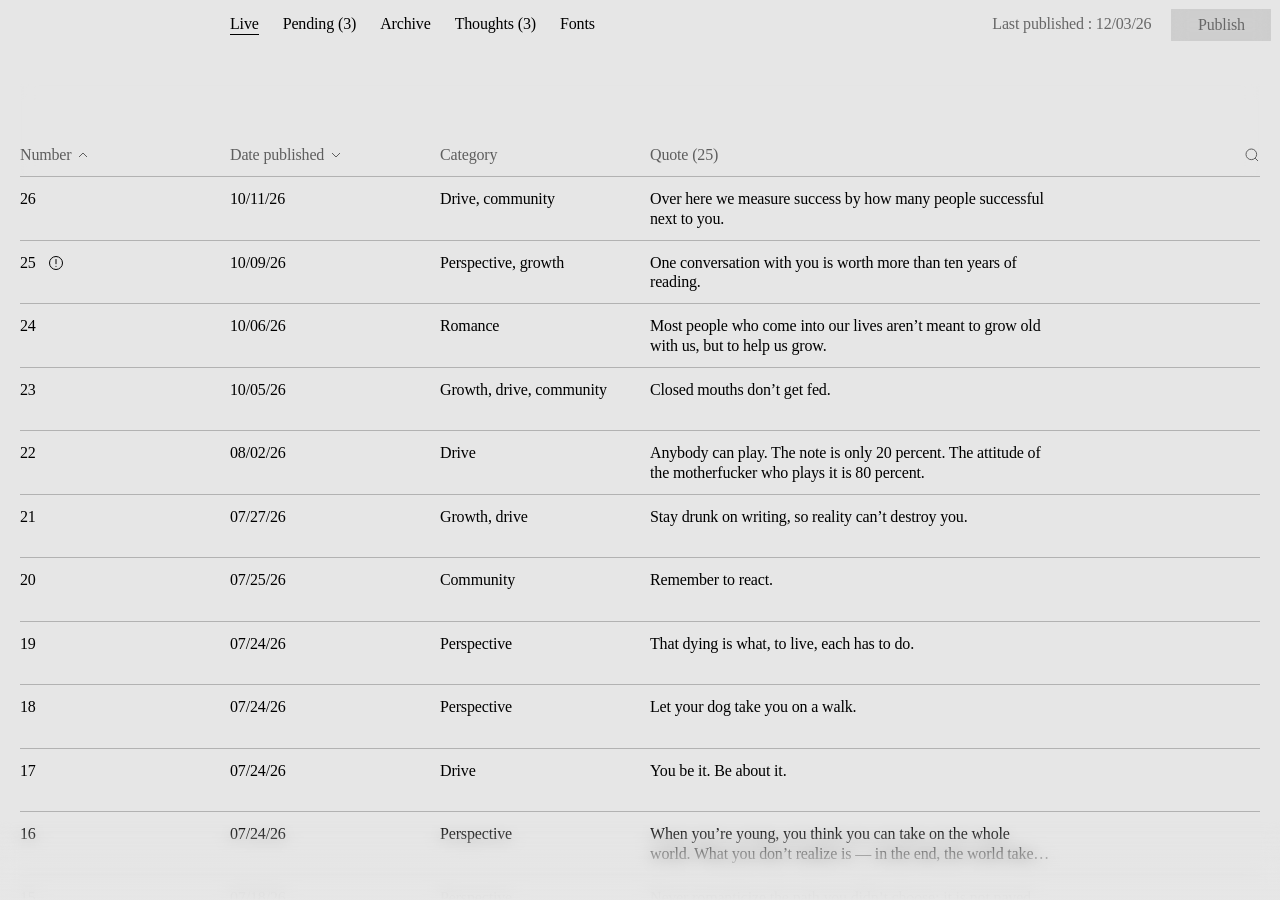
==== commit dd5191ef: "Form: Next appears once a step's required fields are filled (an untouched step is never warned about" ====
--- a/admin/index.html
+++ b/admin/index.html
@@ -112,7 +112,7 @@
           <div class="col">
             <div class="sec">
               <p class="sec-title">Context</p>
-              <div class="fw"><textarea class="field" id="fContext" placeholder="Background, or the paragraph the words come from" rows="3" aria-label="Context"></textarea></div>
+              <div class="fw"><textarea class="field" id="fContext" placeholder="The story behind them, or the passage they come from" rows="3" aria-label="Context"></textarea></div>
             </div>
             <!-- Closed until there is an annotation: the title is the "Annotation +" button. Open: the
                  title with a × at the field's right edge; the × drops every annotation and closes. -->
--- a/css/app.css
+++ b/css/app.css
@@ -423,6 +423,18 @@
 /* Filtered only while scrolled: an always-on filter rasterizes the quote differently, which
    showed as a flicker when the travelling quote handed over to it. */
 .n-pin.is-blurred { filter: blur(var(--pin-blur, 0px)); }
+/* …and fades as the notes reach it — all of it, the thumbnail too, so the blurred background is
+   evenly faint (Bill, 2026-10-10). Each palette fades only as far as AA needs: at --pin-dim-min the
+   notes text keeps 4.5:1 even where the blurred quote is as dense as solid text (the more it
+   shows, the more depth). Contrast there: perspective 4.50, growth 4.50, drive 4.62, community
+   4.60, romance 4.56. js/app.js sets --pin-dim as the notes scroll. */
+.n-pin { opacity: var(--pin-dim, 1); }
+[data-theme="perspective"] { --pin-dim-min: 0.34; }
+[data-theme="growth"]      { --pin-dim-min: 0.40; }
+[data-theme="drive"]       { --pin-dim-min: 0.42; }
+[data-theme="community"]   { --pin-dim-min: 0.26; }
+[data-theme="romance"]     { --pin-dim-min: 0.38; }
+.notes:not(.is-scrolling) .n-pin { transition: filter 0.4s var(--ease), opacity 0.4s var(--ease); }
 .notes.is-scrolling .n-pin { transition: none; }
 
 .n-meta p { white-space: nowrap; }
@@ -629,6 +641,7 @@
   .n-cats { position: absolute; top: var(--mark-top); }
   .n-cats li { gap: calc(var(--m) + 2.667em - var(--mark-top) - var(--mark)); } /* the category names start where the indented names below do (.n-indent--from) */
   .n-pin { position: static; height: auto; padding: 124px var(--m) 0; filter: none !important; }
+  .n-pin { opacity: 1 !important; } /* nothing scrolls over it here: no fading */
   .app.is-dim .n-pin { filter: blur(25px) !important; }
   .n-from { position: static; }
   .n-source { max-width: none; margin-right: 40px; } /* as wide as the notes body below */
--- a/css/form.css
+++ b/css/form.css
@@ -109,7 +109,6 @@
 .group:not([class*="group--"]) > .q { margin-bottom: calc(var(--gap-16) - var(--gap-12)); }
 
 .q { display: flex; flex-direction: column; width: 100%; position: relative; }
-.q--pad { padding-right: var(--gap-40); gap: calc(2 * var(--u)); }
 .q-title { display: flex; justify-content: space-between; align-items: center; }
 .q-desc { color: var(--placeholder); }
 /* Required: the asterisk glyph as an icon (Figma "required"), off the question's top left
@@ -526,6 +525,13 @@
 @media (prefers-reduced-motion: reduce) { .ann-mark { transition: none; } }
 .ann-sheet .btn:disabled { color: rgba(255, 255, 255, 0.4); border-color: rgba(255, 255, 255, 0.25); } /* Save annotation until every word is explained */
 .content > .fold { --fold-gap: var(--gap-40); }
+/* What appears as one types (steps 1–3's Next, step 5's name and "Add words") keeps its space all
+   along and only fades and rises into it: the step's content is centred, so anything that grew
+   under the field would push the field up mid-word (Bill, 2026-10-11: a field never moves while
+   one types; the thoughts box keeps its room the same way). Unseen and unreachable until then. */
+.reveal { opacity: 0; translate: 0 calc(-8 * var(--u)); visibility: hidden; transition: opacity var(--fold-ms, 200ms) var(--ease), translate var(--fold-ms, 200ms) var(--ease), visibility 0s linear var(--fold-ms, 200ms); }
+.reveal.is-in { opacity: 1; translate: 0 0; visibility: visible; transition: opacity var(--fold-ms, 200ms) var(--ease), translate var(--fold-ms, 200ms) var(--ease), visibility 0s; }
+@media (prefers-reduced-motion: reduce) { .reveal, .reveal.is-in { transition: none; } }
 
 /* ---------- Arriving from the archive ----------
    The archive fades everything but the logo out (100ms) and opens this page; here the chrome
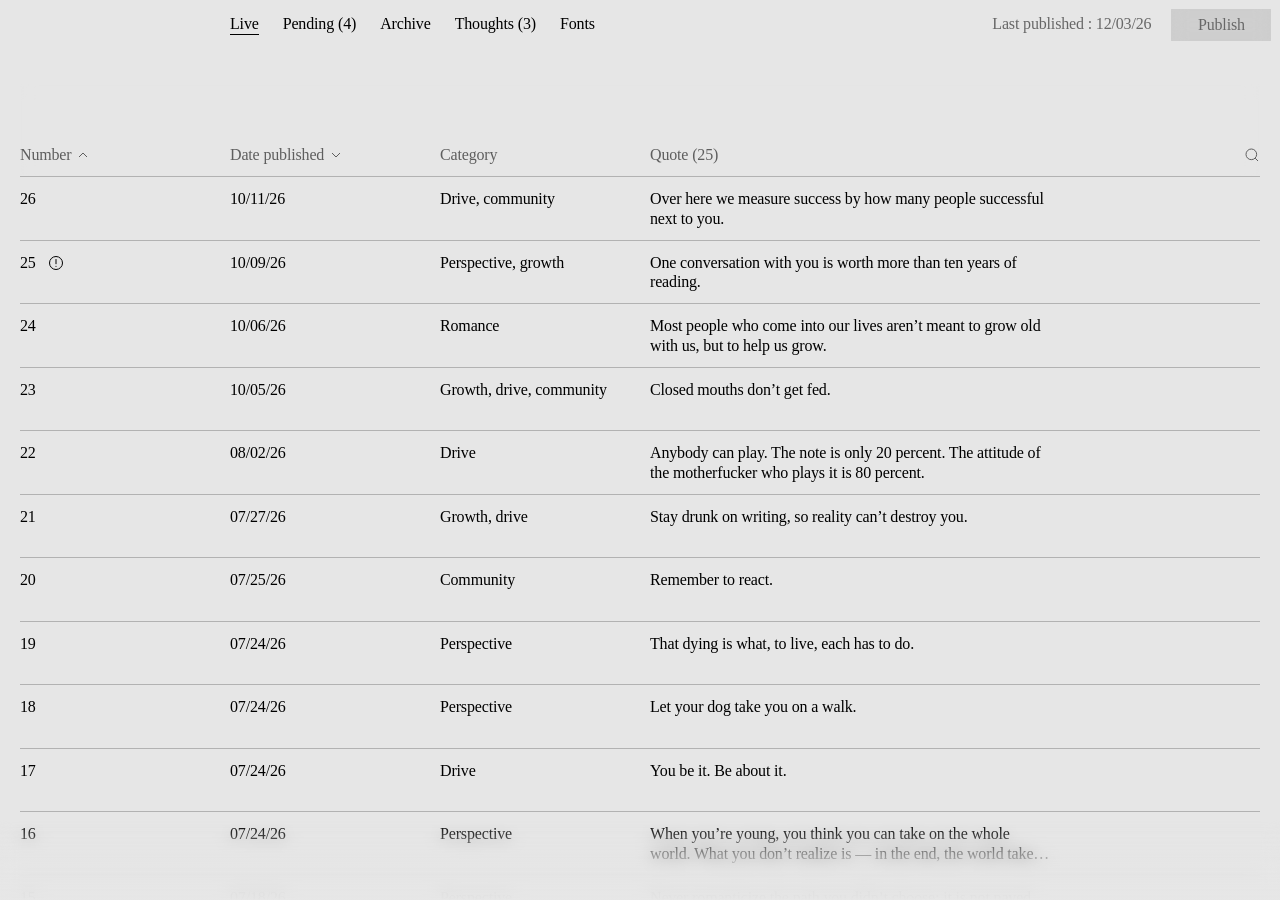
==== commit 34945a4c: "Form: words already in the collection are spotted. Step 1: the same words (or part of them, loosely;" ====
--- a/admin/index.html
+++ b/admin/index.html
@@ -246,6 +246,9 @@
 
     <!-- Toast (Figma 314:5664): what was just done, at the bottom of the window. -->
     <p class="toast" id="toast" role="status" aria-live="polite" hidden></p>
+    <!-- A pending entry whose words are already live (Bill, 2026-10-11): stays while the entry is
+         open, with the way to make it a thought under that quote (js/admin.js → showSame). -->
+    <div class="toast toast--same" id="sameToast" role="status" aria-live="polite" hidden><span id="sameText"></span><button type="button" class="toast-act" id="sameChange">Change to thoughts</button></div>
 
     <!-- "Are you sure?" (Figma 303:2108) -->
     <div class="popup-layer" id="popup" hidden>
--- a/css/app.css
+++ b/css/app.css
@@ -126,6 +126,7 @@
    page changes; the form page fades its content in around the same logo (js/form.js). */
 .app.is-leaving > :not(.menu-btn) { opacity: 0; transition: opacity 0.1s var(--ease); }
 .app.is-arriving > .chrome:not(.menu-btn):not(.notes-btn):not(.arrows) { animation: fade-in var(--chrome-in) var(--ease) both; } /* back from the form (Notes and the arrows wait for the typing) */
+.app.is-into-thoughts > .notes, .app.is-into-thoughts > .notes-btn { animation: fade-in var(--chrome-in) var(--ease) both; } /* back from the form's "Add thoughts instead": straight into notes, no typing (js/app.js → intoThoughts) */
 /* While the quote types itself in (js/app.js → arrive), Notes and the arrows are held back; as
    the last letter lands they fade in like "Add words" does coming back from the form
    (js/app.js → showChrome sets .chrome-in for the length of the fade). */
@@ -241,6 +242,7 @@
    element it started on, and the quote's nodes are replaced mid-change (the swap), which stranded
    the finger (the scrub froze scattered). Only the language button takes pointer events. */
 .track .lang { pointer-events: auto; }
+.app.is-over-quote .deck { cursor: pointer; } /* tapping the quote opens notes (js/app.js → quoteTap) */
 .slide { position: absolute; left: 0; width: 100%; height: 100%; }
 .slide[data-pos="-1"] { top: -100%; }
 .slide[data-pos="0"]  { top: 0; }
@@ -485,13 +487,14 @@
 .ann,
 .cat-desc [data-href],
 .pv-mail,
-.send-note [data-href] {
+.send-note [data-href],
+.dup-note [data-href] {
   cursor: pointer;
   -webkit-box-decoration-break: clone;
   box-decoration-break: clone; /* an underlined phrase may now wrap: each line gets its own full underline */
   background: repeating-linear-gradient(90deg, currentColor 0 2px, transparent 2px 4px) left bottom 0.08em / 100% 1px no-repeat;
 }
-@media (min-resolution: 2dppx) { .ann, .cat-desc [data-href], .pv-mail, .send-note [data-href] { background-size: 100% 0.5px; } }
+@media (min-resolution: 2dppx) { .ann, .cat-desc [data-href], .pv-mail, .send-note [data-href], .dup-note [data-href] { background-size: 100% 0.5px; } }
 
 .n-col {
   position: relative;
--- a/css/form.css
+++ b/css/form.css
@@ -533,6 +533,16 @@
 .reveal.is-in { opacity: 1; translate: 0 0; visibility: visible; transition: opacity var(--fold-ms, 200ms) var(--ease), translate var(--fold-ms, 200ms) var(--ease), visibility 0s; }
 @media (prefers-reduced-motion: reduce) { .reveal, .reveal.is-in { transition: none; } }
 
+/* Already in the collection (Bill, 2026-10-11; js/form.js → sameWords / sameSource).
+   Step 1: the same words — one line under Next, ~12 below it as the send note, in the ink, with
+   the dashed underline (css/app.css → .ann); placed under the button, so it takes no room and
+   the centred step never moves. Step 3: the same source — the send note's grey italics under
+   the source fields, unfolding (the group's 12 above it; Bill: no space kept for one-line fields). */
+.next-wrap { position: relative; }
+.dup-note { position: absolute; left: 0; right: 0; top: calc(100% + 12 * var(--u)); margin: 0; }
+.dup-note [data-href] { white-space: nowrap; }
+.send-note.source-note { margin-top: 0; }
+
 /* ---------- Arriving from the archive ----------
    The archive fades everything but the logo out (100ms) and opens this page; here the chrome
    fades in and, 50ms behind it, the form fades up. The logo never moves. */
--- a/css/admin.css
+++ b/css/admin.css
@@ -311,6 +311,14 @@
   transition: opacity var(--toast-ms) var(--ease), transform var(--toast-ms) var(--ease);
 }
 .toast.is-in { opacity: 1; transform: translate(-50%, 0); }
+/* The lasting one (a pending entry already live, js/admin.js → showSame): the same toast, with
+   its action as the site's dashed‑underline link (css/app.css → .ann); it can be pressed. */
+.toast--same { display: flex; align-items: baseline; gap: calc(16 * var(--u)); pointer-events: auto; }
+.toast-act {
+  flex: none; padding: 0; border: 0; font: inherit; color: inherit; cursor: pointer;
+  background: repeating-linear-gradient(90deg, currentColor 0 2px, transparent 2px 4px) left bottom 0.08em / 100% 1px no-repeat;
+}
+@media (min-resolution: 2dppx) { .toast-act { background-size: 100% 0.5px; } }
 
 /* ---------- Breakpoints ---------- */
 
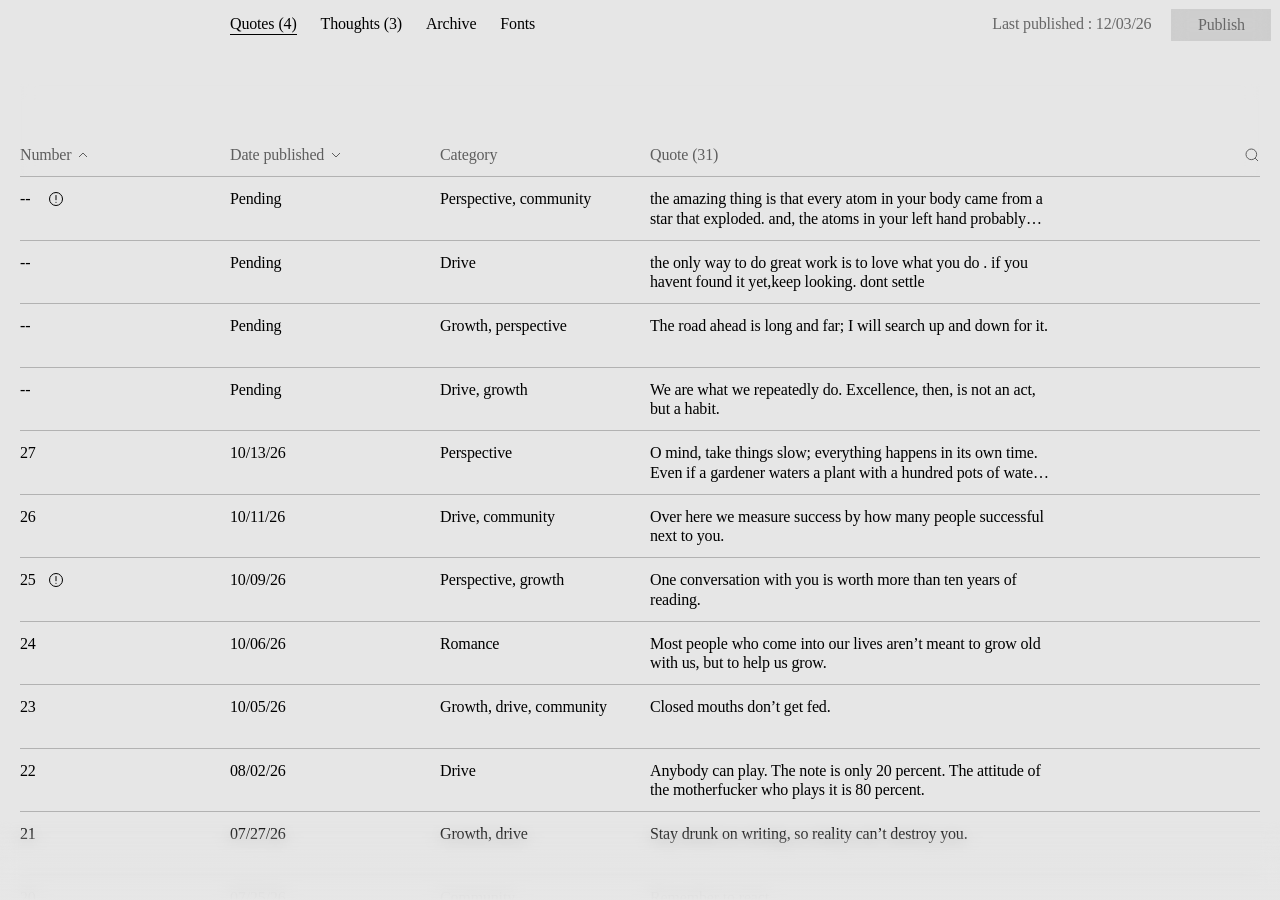
==== commit 6ad12517: "Library: Live and Pending are one tab, Quotes, with Publish on its top line like Thoughts and Fonts " ====
--- a/admin/index.html
+++ b/admin/index.html
@@ -10,7 +10,7 @@
   <link rel="preconnect" href="https://fonts.wordswekeep.org"> <!-- every font, Google's included, comes from the site's fonts Worker (workers/fonts) -->
   <link rel="preconnect" href="https://fonts.wordswekeep.org" crossorigin>
   <link href="https://fonts.wordswekeep.org/css2?family=Cal+Sans&family=Crimson+Pro:ital@0;1&family=Instrument+Serif:ital@0;1&family=Noto+Sans:wght@400;500&family=Noto+Sans+JP:wght@400;500&family=Noto+Sans+KR:wght@400;500&family=Noto+Sans+SC:wght@400;500;700&family=Noto+Sans+TC:wght@400;500;700&family=Noto+Serif+SC:wght@500&family=Ming+SC&family=Ming+TC&family=Noto+Serif:ital@0;1&family=Noto+Sans+Arabic&family=Noto+Sans+Hebrew&family=Noto+Sans+Thai&family=Noto+Sans+Devanagari&family=Noto+Serif+Hebrew&family=Noto+Serif+Thai&family=Noto+Serif+Devanagari&family=BIZ+UDPMincho&family=Gowun+Batang&family=Cormorant+Garamond&family=GFS+Didot&family=Scheherazade+New&family=Murecho:wght@700&family=IBM+Plex+Sans+KR:wght@700&family=Golos+Text:wght@600&family=Commissioner:wght@700&family=Alexandria:wght@700&family=IBM+Plex+Sans+Hebrew:wght@600&family=Bai+Jamjuree:wght@600&family=Poppins:wght@700&family=Sorts+Mill+Goudy&display=swap" rel="stylesheet">
-  <link rel="icon" href="../assets/favicon.svg" type="image/svg+xml">
+  <link rel="icon" href="../assets/favicon.svg?v=2" type="image/svg+xml">
   <link rel="stylesheet" href="../css/tokens.css">
   <link rel="stylesheet" href="../css/app.css">
   <link rel="stylesheet" href="../css/form.css">
@@ -18,15 +18,15 @@
   <link rel="stylesheet" href="../css/admin.css">
 </head>
 <body>
-  <div class="admin" id="admin" data-view="list" data-tab="live">
+  <div class="admin" id="admin" data-view="list" data-tab="quotes">
 
     <!-- Everything scrolls inside this box; the chrome and the guards stay put (see .admin in admin.css). -->
     <div class="scroll" id="scroll">
 
-      <!-- Live / Pending / Archive -->
+      <!-- Quotes (live and pending, one list since 2026-10-16) / Archive -->
       <section class="page list" id="listView" aria-label="Quotes">
         <div class="thead" id="thead">
-          <!-- Search (Figma 307:2989), Live and Pending: the icon opens a 100px field beside it. Stays in place while the heads are redrawn. -->
+          <!-- Search (Figma 307:2989), Quotes and Thoughts: the icon opens a 100px field beside it. Stays in place while the heads are redrawn. -->
           <div class="search" id="search" role="search">
             <button type="button" class="search-btn" id="searchBtn" aria-label="Search" aria-expanded="false" aria-controls="searchBox"><span class="icon icon-search"></span></button>
             <div class="search-box" id="searchBox">
@@ -197,10 +197,9 @@
     <div class="chrome-list" id="chromeList">
       <button type="button" class="chrome home" role="link" data-href="https://wordswekeep.org/" aria-label="Words We Keep"><span class="icon icon-mark"></span></button> <!-- the site (Bill, 2026-10-10; it was the Live tab) -->
       <nav class="chrome tabs" id="tabs" aria-label="Sections">
-        <button type="button" class="tab" role="link" data-href="#live" data-tab="live">Live</button>
-        <button type="button" class="tab" role="link" data-href="#pending" data-tab="pending">Pending<span id="pendingCount"></span></button>
+        <button type="button" class="tab" role="link" data-href="#quotes" data-tab="quotes">Quotes<span id="pendingCount"></span></button> <!-- live and pending in one list, "Quotes (3)" while any wait (Bill, 2026-10-16; Live and Pending until then) -->
+        <button type="button" class="tab" role="link" data-href="#thoughts" data-tab="thoughts">Thoughts<span id="thoughtsCount"></span></button>
         <button type="button" class="tab" role="link" data-href="#archive" data-tab="archive">Archive</button>
-        <button type="button" class="tab" role="link" data-href="#thoughts" data-tab="thoughts">Thoughts<span id="thoughtsCount"></span></button>
         <button type="button" class="tab" role="link" data-href="#fonts" data-tab="fonts">Fonts</button>
       </nav>
       <div class="chrome cta" id="ctaLive">
@@ -218,7 +217,7 @@
 
     <!-- Chrome: the edit view -->
     <div class="chrome-edit" id="chromeEdit" hidden>
-      <button type="button" class="chrome link back" id="backBtn" role="link" data-href="#live">Back</button>
+      <button type="button" class="chrome link back" id="backBtn" role="link" data-href="#quotes">Back</button>
       <div class="chrome cta">
         <div class="cta-links">
           <button type="button" class="link" id="revertBtn">Revert</button>
--- a/css/app.css
+++ b/css/app.css
@@ -112,6 +112,45 @@
 .notes-btn { top: calc(20px - var(--cap-offset)); right: var(--m); }
 .add-btn   { left: var(--m); bottom: 20px; }
 .arrows    { right: 16px; bottom: 16px; display: flex; }
+/* The music player (Figma 555:563): under No. X, on the line of "Add words"; the whole of it is
+   one button. Playing: the pause icon, the track's name rolling through its box with both edges
+   faded (js/app.js → marquee). Paused: the play icon, the name still at its start, the right
+   edge faded. */
+@property --player-fade-l { syntax: '<length>'; inherits: false; initial-value: 0px; }
+.player { left: var(--col2); bottom: 20px; display: flex; align-items: center; gap: 2px; padding-bottom: var(--link-gap); color: var(--fg); }
+.player[hidden] { display: none; }
+.player-icon { --src: url(../assets/icons/player-play.svg); width: 8px; height: 9.238px; margin: 0 5px; translate: 0 calc(2 * var(--u)); } /* centred in an 18px box, then lowered onto the middle of the name's lowercase letters (x-height; measured 2px below the line's centre, Bill 2026-10-12) */
+.player.is-on .player-icon { --src: url(../assets/icons/player-pause.svg); }
+.player-name {
+  --edge: 8.583px;
+  --player-fade-l: 0px;
+  width: 60px;
+  overflow: hidden;
+  font-family: var(--font-text);
+  font-style: italic;
+  font-size: var(--text-size); /* the site's text size (Bill, 2026-10-12; Figma had 15) */
+  line-height: 1.2;
+  letter-spacing: -0.01em;
+  font-feature-settings: "ss01" 1, "ss07" 1, "dlig" 1, "onum" 1, "pnum" 1;
+  white-space: nowrap;
+  -webkit-mask: linear-gradient(to right, transparent 0, #000 var(--player-fade-l), #000 calc(100% - var(--edge)), transparent 100%);
+  mask: linear-gradient(to right, transparent 0, #000 var(--player-fade-l), #000 calc(100% - var(--edge)), transparent 100%);
+  transition: --player-fade-l 0.6s var(--ease);
+}
+.player.is-on .player-name { --player-fade-l: var(--edge); }
+.player-roll { display: flex; width: max-content; }
+.player-roll > span { padding-right: 24px; } /* the gap before the name comes round again */
+@media (max-width: 599px) {
+  /* On a phone (Bill, 2026-10-12): No. X starts where notes' names do — the category names at the top
+     and the names under "Words from" (20px + 2.667em, .n-indent--from). The player stays on the bottom
+     row with "Add words", starting at the middle of the window (Bill, 2026-10-14; on the top bar
+     with No. X until then). */
+  .number { left: calc(var(--m) + 2.667em); }
+  .player { left: 50%; }
+}
+@media (max-width: 359px) {
+  .player-name { width: 40px; } /* 60 as desktop on a phone (Bill, 2026-10-14; 40 on all phones until then), but on the narrowest (320) 60 would reach into the ↑'s tap area; 40 keeps 16px clear, as 60 does at 360 */
+}
 .arrows button { width: 32px; height: 32px; display: grid; place-items: center; }
 /* A pressed arrow rolls out of this box, and back in from the other side once the new quote has arrived (js/app.js → press). */
 .arrow-crop { display: block; width: 12px; height: 12px; overflow: hidden; }
@@ -137,6 +176,7 @@
 .app[data-mode="notes"]:not(.is-revealing) .menu-btn,
 .app[data-mode="notes"]:not(.is-revealing) .number,
 .app[data-mode="notes"]:not(.is-revealing) .add-btn,
+.app[data-mode="notes"]:not(.is-revealing) .player,
 .app[data-mode="notes"]:not(.is-revealing) .arrows { display: none; }
 
 /* While the notes frame is being cropped in, the page under it is still the grey main page
@@ -179,17 +219,34 @@
   transform: scaleY(var(--band));
   transform-origin: 50% 100%;
 }
-.scan-edge::before { background: linear-gradient(to bottom, transparent, color-mix(in srgb, var(--fg) 16%, transparent)); }
+.scan-edge::before { background: linear-gradient(to bottom, transparent, color-mix(in srgb, var(--fg) var(--scan-tint), transparent)); } /* the tint */
 .scan-edge::after {
-  -webkit-backdrop-filter: blur(10px) brightness(1.35) saturate(1.5);
-  backdrop-filter: blur(10px) brightness(1.35) saturate(1.5);
-  /* only the top third is feathered, so most of the band blurs at full strength */
-  -webkit-mask-image: linear-gradient(to bottom, transparent, #000 35%);
-  mask-image: linear-gradient(to bottom, transparent, #000 35%);
-}
+  -webkit-backdrop-filter: blur(var(--scan-blur)) brightness(var(--scan-bright)) saturate(var(--scan-sat));
+  backdrop-filter: blur(var(--scan-blur)) brightness(var(--scan-bright)) saturate(var(--scan-sat));
+  /* Feathered on a curve down to --scan-full of the band, full strength from there to the edge (Bill,
+     2026-10-12: on Romance's deep red the brightened band read as a block with a hard top; until then
+     the top third, in a straight line). */
+  --scan-feather: linear-gradient(to bottom, transparent, rgba(0, 0, 0, 0.1) calc(var(--scan-full) * 0.167), rgba(0, 0, 0, 0.35) calc(var(--scan-full) * 0.389), rgba(0, 0, 0, 0.7) calc(var(--scan-full) * 0.625), rgba(0, 0, 0, 0.92) calc(var(--scan-full) * 0.833), #000 var(--scan-full));
+  -webkit-mask-image: var(--scan-feather);
+  mask-image: var(--scan-feather);
+}
+/* The band's strength, per palette (Bill, 2026-10-12): the same brightening
+   that makes Romance's red glow does little to the near-black navies and greens. The scan edge
+   carries the quote's palette (data-theme, js/app.js → setMode). Until 2026-10-12, for all: blur 10px,
+   brightness 1.35, saturate 1.5, tint 16%, the feather's full strength at 35% (straight). */
+.scan-edge                         { --scan-full: 100%; --scan-blur: 2px; --scan-bright: 1.2; --scan-sat: 1.7; --scan-tint: 20%; }
+.scan-edge[data-theme="perspective"] { --scan-full: 100%; --scan-blur: 3px; --scan-bright: 1.8; --scan-sat: 2; --scan-tint: 20%; }
+.scan-edge[data-theme="growth"]      { --scan-full: 100%; --scan-blur: 7px; --scan-bright: 1.9; --scan-sat: 2.05; --scan-tint: 20%; }
+.scan-edge[data-theme="drive"]       { --scan-full: 100%; --scan-blur: 5px; --scan-bright: 1.95; --scan-sat: 2.2; --scan-tint: 27%; }
+.scan-edge[data-theme="community"]   { --scan-full: 100%; --scan-blur: 4px; --scan-bright: 1.8; --scan-sat: 2.15; --scan-tint: 27%; }
+.scan-edge[data-theme="romance"]     { --scan-full: 100%; --scan-blur: 3px; --scan-bright: 1.2; --scan-sat: 2.1; --scan-tint: 22%; }
 
 /* The quote's line-by-line stand-in during the scan (js/app.js → scanQuoteLines). */
 .quote.quote-lines { position: absolute; margin: 0; max-width: none; pointer-events: none; white-space: nowrap; }
+/* The quote's colour split during the scan, in Chrome (js/app.js splitCopies): a red and a blue copy of each line's
+   text under it, each its own layer so its steps never redraw the letters. Hidden until the edge comes. */
+.quote-split { position: absolute; left: 0; top: 0; padding: var(--ink-y) var(--ink-x); opacity: 0; /* the line's room for the letters' ink, as .quote-line */ will-change: transform, opacity, filter; pointer-events: none; }
+.quote-split-own { position: relative; }
 .quote-line { position: absolute; left: 0; top: 0; display: block; padding: var(--ink-y) var(--ink-x); margin: calc(-1 * var(--ink-y)) calc(-1 * var(--ink-x)); transform-origin: var(--ink-x) var(--ink-y); will-change: transform; } /* the padding: room for the italic overhang inside the layer (iOS crops a layer at its box); origin on the text's corner */
 
 /* Afterglow patches (one per scanned item), behind the notes content. Opacity-only animation. */
@@ -243,6 +300,18 @@
    the finger (the scrub froze scattered). Only the language button takes pointer events. */
 .track .lang { pointer-events: auto; }
 .app.is-over-quote .deck { cursor: pointer; } /* tapping the quote opens notes (js/app.js → quoteTap) */
+/* With a mouse, the cursor over the words is the magnifying glass instead, drawn by the page
+   (js/app.js → makeGlass): the real one is hidden there. */
+.has-glass .app.is-over-quote .deck { cursor: none; }
+.glass { position: fixed; left: 0; top: 0; z-index: 2147483647; width: var(--glass-px); height: var(--glass-px); pointer-events: none; visibility: hidden; }
+.glass.is-on { visibility: visible; }
+.glass-in, .glass-in > div { position: absolute; inset: 0; }
+/* Pressed (js: GLASS_PRESS): down quickly, back a little slower, round the hot spot. */
+.glass-in { transform-origin: var(--glass-origin); transition: scale 200ms var(--ease); }
+.glass.is-pressed .glass-in { scale: var(--glass-press); transition-duration: 100ms; }
+@media (prefers-reduced-motion: reduce) { .glass-in { transition: none; } }
+.glass svg { display: block; }
+.glass-frost { -webkit-mask-size: 100% 100%; mask-size: 100% 100%; -webkit-mask-repeat: no-repeat; mask-repeat: no-repeat; }
 .slide { position: absolute; left: 0; width: 100%; height: 100%; }
 .slide[data-pos="-1"] { top: -100%; }
 .slide[data-pos="0"]  { top: 0; }
@@ -316,6 +385,7 @@
 
 .lang {
   position: absolute;
+  z-index: 1; /* above the quote: the RGB lens paints the page colour in the margin round the quote's box, where the button sits (js/app.js → rgbLens) */
   left: -44px;
   top: -24px;
   width: 24px;
@@ -538,7 +608,7 @@
 .n-add input, .n-add textarea { -webkit-user-select: text; user-select: text; } /* selection is off site-wide; a box one types in needs it */
 .n-add textarea.field { height: var(--ta-m); } /* 160, as the form's large boxes */
 .n-add .btn { color: var(--white); margin-top: 2.5em; } /* the name field 1px under the words; the button 2.5em under the name — 40 at 16, to look as the form's "Add words" (Bill, 2026-10-10; 1em until then) */
-@media (hover: hover) { .n-add .btn:not(:disabled):hover { border-color: var(--white); box-shadow: inset 0 0 0 0.5px var(--white); } }
+@media (hover: hover) { .n-add .btn:not(:disabled):hover { --bd: var(--white); --ring: var(--white); } }
 .n-thanks { white-space: normal; }
 .n-add .is-back { animation: fade-in 0.3s var(--ease) both; } /* the opener or the thanks coming back as the box folds (js/app.js → shutBox) */
 
@@ -628,6 +698,12 @@
 .app.is-dim .n-col,
 .app.is-dim .n-cats { filter: blur(10px); }
 .app.is-dim .notes  { pointer-events: none; }
+/* An annotation closing: the blur clears in the word's own 200ms (js/app.js → ANN_MS, closeAnnotation),
+   not the notes' 0.4s. The word landed sharp on a quote still half blurred, and the real word it
+   gave way to was blurred — a flash (Bill, 2026-10-16). Opening, and a video either way, keep 0.4s. */
+.app.is-ann-closing .n-pin,
+.app.is-ann-closing .n-col,
+.app.is-ann-closing .n-cats { transition-duration: 0.2s; }
 
 @media (max-width: 1023px) {
   .n-col { width: auto; margin-right: calc(var(--m) + var(--step)); max-width: none; }
@@ -643,7 +719,9 @@
   /* Mobile: everything flows and scrolls together under a fading top bar. */
   .n-cats { position: absolute; top: var(--mark-top); }
   .n-cats li { gap: calc(var(--m) + 2.667em - var(--mark-top) - var(--mark)); } /* the category names start where the indented names below do (.n-indent--from) */
-  .n-pin { position: static; height: auto; padding: 124px var(--m) 0; filter: none !important; }
+  /* 124: "Words from" 31.4 under three categories' symbols. A fourth and a fifth push it down a row
+     each (a symbol and its 4px), so that gap stays (Bill, 2026-10-12; js/app.js sets --n-cats). */
+  .n-pin { position: static; height: auto; padding: calc(124px + max(0, var(--n-cats, 1) - 3) * (var(--mark) + 4 * var(--u))) var(--m) 0; filter: none !important; }
   .n-pin { opacity: 1 !important; } /* nothing scrolls over it here: no fading */
   .app.is-dim .n-pin { filter: blur(25px) !important; }
   .n-from { position: static; }
--- a/css/form.css
+++ b/css/form.css
@@ -31,6 +31,9 @@
   --btn-off-line: #c4c4c4;   /* disabled outlined button border */
   --sheet:        #000242;   /* annotation sheet */
   --step-ms: 600ms;          /* one step slide */
+  --press-scale: 0.99;       /* a box button pressed: its box (not the words) shrinks to this… */
+  --press-down: 100ms;       /* …over this as it goes in… */
+  --press-up: 200ms;         /* …and comes back over this (Bill, 2026-10-15; js/form.js → pressable) */
   --list-shadow: 0 4px 16px rgba(0, 0, 0, 0.10);   /* open dropdown list — exact Figma value not readable via MCP, tune here */
 
   /* Sizes (design px, scaled by --u) */
@@ -272,21 +275,35 @@
 
 /* ---------- Buttons ---------- */
 
+/* Every look of a box button sets three things — its line (--bd), its fill (--bg) and the inner
+   line of hover and press (--ring) — never the border, background or shadow themselves (the
+   library's own buttons, admin.css, still set those directly). On the public pages (html.btn-press,
+   set by js/form.js and js/app.js) the box is drawn by ::before instead, behind the words: pressed,
+   the box shrinks a little and the words stay their size (Bill, 2026-10-15). */
 .btn {
+  --bd: var(--btn-line); --bg: transparent; --ring: transparent;
   display: flex; align-items: center; justify-content: center;
   width: 100%; height: var(--fh); min-width: calc(100 * var(--u)); padding: 0 var(--fpad);
-  border: 0.5px solid var(--btn-line); color: var(--ink);
+  border: 0.5px solid var(--bd); background: var(--bg); box-shadow: inset 0 0 0 0.5px var(--ring); color: var(--ink);
   transition: border-color 0.15s var(--ease), box-shadow 0.15s var(--ease), background 0.15s var(--ease), color 0.15s var(--ease);
   white-space: nowrap;
 }
-@media (hover: hover) { .btn:not(:disabled):hover { border-color: var(--ink); box-shadow: inset 0 0 0 0.5px var(--ink); } }
-.btn:not(:disabled):active { border-color: var(--ink); box-shadow: inset 0 0 0 0.5px var(--ink); }
-.btn:disabled { color: var(--btn-off-text); border-color: var(--btn-off-line); cursor: default; }
-.btn--primary { background: var(--ink); color: var(--white); border-color: var(--ink); }
+.btn-press .btn { position: relative; isolation: isolate; border-width: 0; padding: 0 calc(var(--fpad) + 0.5px); background: none; box-shadow: none; } /* (+0.5: where the border was; no border of its own: a box laid half a pixel out snapped a pixel off its neighbours) */
+.btn-press .btn::before {
+  content: ""; position: absolute; inset: 0; z-index: -1; pointer-events: none;
+  border: 0.5px solid var(--bd); background: var(--bg); box-shadow: inset 0 0 0 0.5px var(--ring);
+  transition: border-color 0.15s var(--ease), box-shadow 0.15s var(--ease), background 0.15s var(--ease), scale var(--press-up) var(--ease);
+}
+.btn-press .btn.is-pressed::before { scale: var(--press-scale); transition: border-color 0.15s var(--ease), box-shadow 0.15s var(--ease), background 0.15s var(--ease), scale var(--press-down) var(--ease); }
+@media (prefers-reduced-motion: reduce) { .btn-press .btn::before, .btn-press .btn.is-pressed::before { transition-property: border-color, box-shadow, background; } } /* (down and back at once) */
+@media (hover: hover) { .btn:not(:disabled):hover { --bd: var(--ink); --ring: var(--ink); } }
+.btn:not(:disabled):active { --bd: var(--ink); --ring: var(--ink); }
+.btn:disabled { color: var(--btn-off-text); --bd: var(--btn-off-line); cursor: default; }
+.btn--primary { --bg: var(--ink); color: var(--white); --bd: var(--ink); }
 .btn--primary:focus-visible { outline-color: var(--ink); } /* its fill's colour: the text's white would vanish on the page */
 .btn .cell { display: inline-block; } /* one letter of the label; the typewriter hover (js/form.js) fades these */
-@media (hover: hover) { .btn--primary:not(:disabled):hover { box-shadow: none; } }
-.btn--primary:disabled { background: var(--btn-off); border-color: var(--btn-off); color: var(--white); }
+@media (hover: hover) { .btn--primary:not(:disabled):hover { --ring: transparent; } }
+.btn--primary:disabled { --bg: var(--btn-off); --bd: var(--btn-off); color: var(--white); }
 /* Sending (js: submit): black as ever, the label hidden, a white wheel in its place — a 1px ring,
    a quarter of it open, square ends, turning. */
 .btn.is-busy { position: relative; pointer-events: none; }
@@ -390,7 +407,7 @@
 .ann-scroll .content:has(.ann-head .ann-lang:not([hidden])) { padding-top: calc(72 * var(--u) + 40px); } /* room for the language button above the words, clear of the top fade */
 .ann-scroll::-webkit-scrollbar { display: none; }
 .ann-sheet .btn { color: var(--white); }
-@media (hover: hover) { .ann-sheet .btn:not(:disabled):hover { border-color: var(--white); box-shadow: inset 0 0 0 0.5px var(--white); } }
+@media (hover: hover) { .ann-sheet .btn:not(:disabled):hover { --bd: var(--white); --ring: var(--white); } }
 .ann-cancel { top: calc(20px - var(--cap-offset)); left: var(--m); } /* caps where the mark's top edge is */
 .ann-quote { padding-left: var(--gap-40); }
 /* The quote in its original language (js/form.js → renderQuote): as typed in the field — each
@@ -523,7 +540,7 @@
 .ann-quote[dir="rtl"] .ann-mark { background-position: right; }
 .ann-quote[dir="rtl"] .ann-mark.is-off { background-position: left; }
 @media (prefers-reduced-motion: reduce) { .ann-mark { transition: none; } }
-.ann-sheet .btn:disabled { color: rgba(255, 255, 255, 0.4); border-color: rgba(255, 255, 255, 0.25); } /* Save annotation until every word is explained */
+.ann-sheet .btn:disabled { color: rgba(255, 255, 255, 0.4); --bd: rgba(255, 255, 255, 0.25); } /* Save annotation until every word is explained */
 .content > .fold { --fold-gap: var(--gap-40); }
 /* What appears as one types (steps 1–3's Next, step 5's name and "Add words") keeps its space all
    along and only fades and rises into it: the step's content is centred, so anything that grew
@@ -597,7 +614,7 @@
 .popup { width: calc(400 * var(--u)); max-width: calc(100% - 2 * var(--m)); background: var(--white); color: var(--ink); padding: calc(20 * var(--u)); display: flex; flex-direction: column; gap: calc(40 * var(--u)); box-shadow: 0 0 20px rgba(0, 0, 0, 0.1); }
 .popup-btns { display: flex; gap: calc(11 * var(--u)); }
 .popup-btns .btn { flex: 1 1 0; min-width: 0; }
-.popup .btn:not(.btn--primary) { border-color: var(--ink); }
+.popup .btn:not(.btn--primary) { --bd: var(--ink); }
 
 /* A dropdown picked from, never typed into (js: combo → select): the whole field opens it. */
 .combo--select .field { cursor: pointer; caret-color: transparent; }
--- a/css/admin.css
+++ b/css/admin.css
@@ -30,7 +30,7 @@
 .admin input, .admin textarea { -webkit-user-select: text; user-select: text; }
 .scroll { position: absolute; inset: 0; overflow-y: auto; overscroll-behavior: contain; scrollbar-width: none; }
 .scroll::-webkit-scrollbar { display: none; }
-.num { font-feature-settings: var(--numeral-features); } /* numbers, dates: lining, tabular */
+.num, .tabs, .thead { font-feature-settings: var(--numeral-features); } /* numbers, dates, the counts ("Quotes (3)", "Quote (31)"): lining, tabular (Bill, 2026-10-16: no old-style figures) */
 
 /* ---------- Chrome ----------
    One top line for everything: the capitals of every word on it (Back, the tabs, Revert /
@@ -116,7 +116,7 @@
 .sort .icon-sort { --src: url(../assets/icons/sort.svg); width: calc(16 * var(--u)); height: calc(16 * var(--u)); transition: transform 0.2s var(--ease); }
 .sort[data-dir="-1"] .icon-sort { transform: rotate(180deg); }
 
-/* Search (Figma 307:2989), Live and Pending: the icon at the end of the head; a click opens the
+/* Search (Figma 307:2989), Quotes and Thoughts: the icon at the end of the head; a click opens the
    field beside it (100 wide, no background), the icon sliding left as the field grows. It sits
    over the last column rather than in the grid, so it is there at every width. */
 :root {
@@ -417,7 +417,7 @@
    One row of controls, a caption over each (fields 32 high here: Bill, 2026-10-03), stuck under
    the top line like the table's head: the face, then three groups — the three scales; leading
    and tracking; the comparison. A group that wraps starts at the left edge, under the face.
-   Desktop: the face is one column wide, so "Short" starts at column 2, under the Live tab.
+   Desktop: the face is one column wide, so "Short" starts at column 2, under the first tab (Quotes).
    Under it three boards — a short, a medium and a long quote — each the archive's main
    screen: the quote starts at column 2 and takes four columns less 40 (a short one 700).
    The type itself is css/fonts.css + the saved settings. */
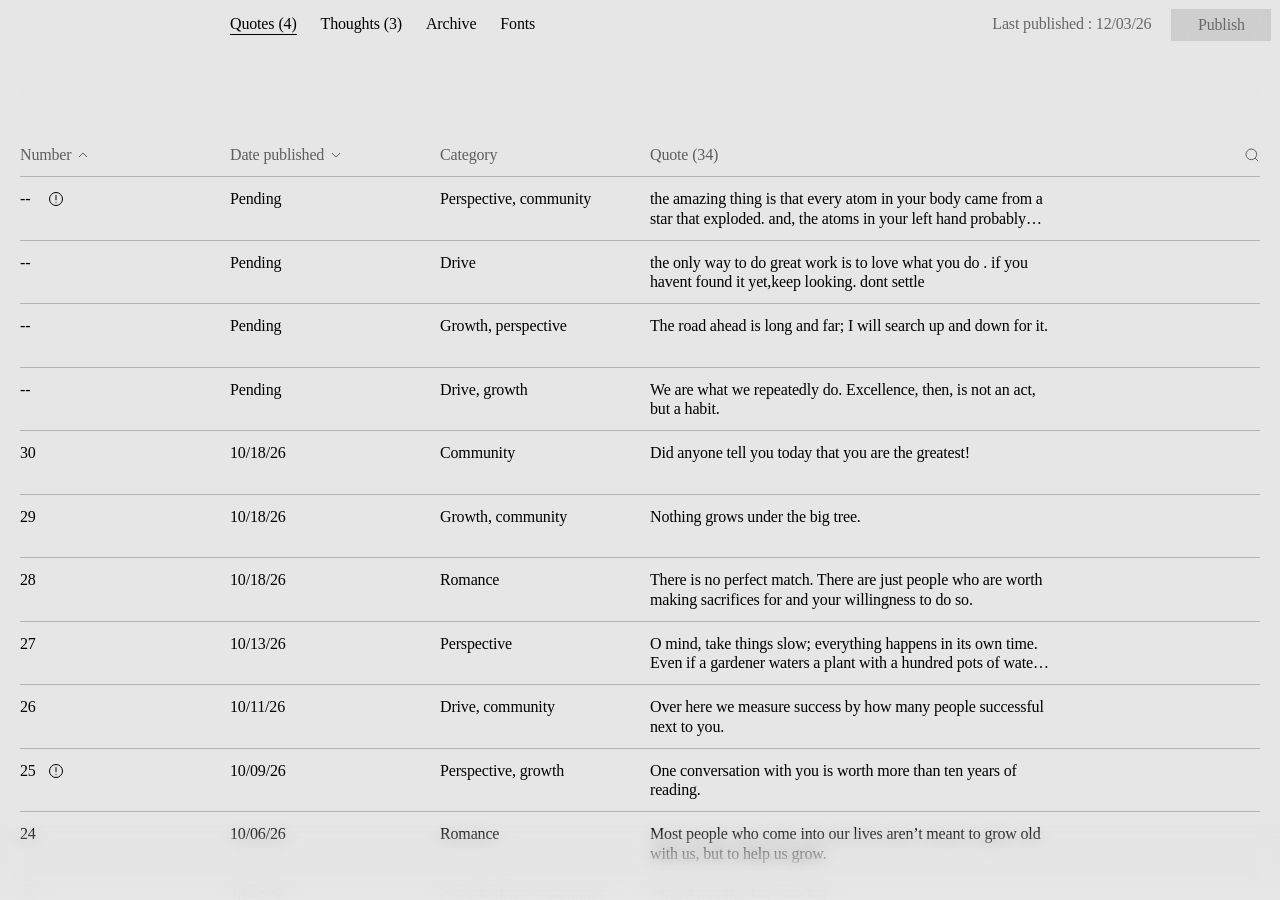
==== commit 0da41c18: "XShort: a fifth size for quotes of up to 24 characters, and the Fonts tab's tracking down to -30% (B" ====
--- a/admin/index.html
+++ b/admin/index.html
@@ -173,13 +173,15 @@
             </div>
           </div>
           <div class="ctls">
+            <label class="ctl"><span class="h-long">XShort</span><span class="h-short">XS.</span><input class="field" id="tScaleXL" type="number" step="0.01" min="0.3" max="3" inputmode="decimal" aria-label="Scale, extra short quotes"></label>
             <label class="ctl">Short<input class="field" id="tScaleL" type="number" step="0.01" min="0.3" max="3" inputmode="decimal" aria-label="Scale, short quotes"></label>
             <label class="ctl"><span class="h-long">Medium</span><span class="h-short">Med.</span><input class="field" id="tScaleM" type="number" step="0.01" min="0.3" max="3" inputmode="decimal" aria-label="Scale, medium quotes"></label>
             <label class="ctl">Long<input class="field" id="tScaleS" type="number" step="0.01" min="0.3" max="3" inputmode="decimal" aria-label="Scale, long quotes"></label>
           </div>
           <div class="ctls">
+            <label class="ctl"><span class="h-long">XS. leading</span><span class="h-short">XS. lead.</span><input class="field" id="tLeadingXL" type="number" step="0.01" min="0.8" max="2" inputmode="decimal" aria-label="Leading, extra short quotes"></label>
             <label class="ctl"><span class="h-long">Leading</span><span class="h-short">Lead.</span><input class="field" id="tLeading" type="number" step="0.01" min="0.8" max="2" inputmode="decimal"></label>
-            <label class="ctl"><span class="h-long">Tracking %</span><span class="h-short">Track.</span><input class="field" id="tTracking" type="number" step="0.1" min="-10" max="20" inputmode="decimal" aria-label="Tracking, percent"></label>
+            <label class="ctl"><span class="h-long">Tracking %</span><span class="h-short">Track.</span><input class="field" id="tTracking" type="number" step="0.1" min="-30" max="20" inputmode="decimal" aria-label="Tracking, percent"></label>
           </div>
           <div class="ctls">
             <div class="ctl"><span class="h-long">Comparison</span><span class="h-short">Comp.</span><button type="button" class="field" id="faceRef" aria-pressed="true" aria-label="Compare with Instrument"></button></div>
--- a/css/tokens.css
+++ b/css/tokens.css
@@ -59,11 +59,13 @@
 
   /* ---------- Type: quote scale ----------
      Tier is picked by quote length (js/app.js → tier()):
-     l ≤ 64 chars · m ≤ 160 · s ≤ 260 · xs longer. CJK characters count double.
+     xl ≤ 24 chars (XShort, Bill 2026-10-18: 1.5× Short) · l ≤ 64 · m ≤ 160 · s ≤ 260 · xs longer.
+     CJK characters count double.
      Each tier has a main size and a notes-mode size. */
   --quote-leading: 1.15;
   --quote-native-leading: 1.5;
   --quote-native-scale: 0.8;   /* CJK glyphs fill the whole em, so they run at 80% of the tier size */
+  --quote-xl: calc(96 * var(--u));  --quote-xl-notes: calc(88 * var(--u));
   --quote-l: calc(64 * var(--u));   --quote-l-notes: calc(60 * var(--u));
   --quote-m: calc(52 * var(--u));   --quote-m-notes: calc(48 * var(--u));
   --quote-s: calc(40 * var(--u));   --quote-s-notes: calc(32 * var(--u));
@@ -102,6 +104,7 @@
 @media (max-width: 1023px) {
   :root {
     --text-size: calc(16 * var(--u));  --text-native-size: calc(12 * var(--u));
+    --quote-xl: calc(72 * var(--u));  --quote-xl-notes: calc(72 * var(--u));
     --quote-l: calc(48 * var(--u));   --quote-l-notes: calc(48 * var(--u));
     --quote-m: calc(40 * var(--u));   --quote-m-notes: calc(40 * var(--u));
     --quote-s: calc(32 * var(--u));   --quote-s-notes: calc(32 * var(--u));
@@ -113,6 +116,7 @@
 /* Mobile */
 @media (max-width: 599px) {
   :root {
+    --quote-xl: calc(56 * var(--u));  --quote-xl-notes: calc(56 * var(--u));
     --quote-l: calc(40 * var(--u));   --quote-l-notes: calc(40 * var(--u));
     --quote-m: calc(32 * var(--u));   --quote-m-notes: calc(32 * var(--u));
     --quote-s: calc(28 * var(--u));   --quote-s-notes: calc(28 * var(--u));
--- a/css/app.css
+++ b/css/app.css
@@ -164,6 +164,7 @@
 /* Leaving for the form ("Add words"): everything but the logo fades out in 100ms, then the
    page changes; the form page fades its content in around the same logo (js/form.js). */
 .app.is-leaving > :not(.menu-btn) { opacity: 0; transition: opacity 0.1s var(--ease); }
+.app.is-leaving.is-leaving-menu > * { opacity: 0; transition: opacity 0.3s var(--ease); } /* from the open menu: no logo to carry over — the menu and all fade, slower (js: LEAVE_MENU_MS) */
 .app.is-arriving > .chrome:not(.menu-btn):not(.notes-btn):not(.arrows) { animation: fade-in var(--chrome-in) var(--ease) both; } /* back from the form (Notes and the arrows wait for the typing) */
 .app.is-into-thoughts > .notes, .app.is-into-thoughts > .notes-btn { animation: fade-in var(--chrome-in) var(--ease) both; } /* back from the form's "Add thoughts instead": straight into notes, no typing (js/app.js → intoThoughts) */
 /* While the quote types itself in (js/app.js → arrive), Notes and the arrows are held back; as
@@ -352,6 +353,7 @@
    The box is measured in the tier's em, whatever the face's own scale — except a short quote's,
    which widens with its face's scale, so a face set larger still fits the same words on its two
    lines (Bill, 2026-10-06); the slide's four columns still cap it. */
+.quote[data-tier="xl"] { --q-size: var(--quote-xl); --q-width: 7.29em;  --q-ratio: 1.0909; }  /* 700 / 96 · 96/88: XShort, the short quote's box (Bill, 2026-10-18) */
 .quote[data-tier="l"]  { --q-size: var(--quote-l);  --q-width: 10.94em; --q-ratio: 1.0667; }  /* 700 / 64 · 64/60 */
 .quote[data-tier="m"]  { --q-size: var(--quote-m);  --q-width: calc(16.54em / var(--qf-scale, 1)); --q-ratio: 1.0834; }  /* 860 / 52 · 52/48 */
 .quote[data-tier="s"]  { --q-size: var(--quote-s);  --q-width: calc(21.5em / var(--qf-scale, 1));  --q-ratio: 1.25; }    /* 860 / 40 · 40/32 */
@@ -435,6 +437,15 @@
    moves — iOS Safari redraws a fading word box by box, and wiped the tails of the neighbouring
    lines that lay inside it (js: drawWhole). */
 .q-word { padding: var(--ink-y) var(--ink-x); margin: calc(-1 * var(--ink-y)) calc(-1 * var(--ink-x)); }
+/* While the 中 / EN button comes in (.lang.is-in, a quarter of a second), iOS puts the quote's
+   wrapper on a layer of its own (it is centred by a transform, and the button inside it animates)
+   and crops that layer at its box: No. 25's italic "y", first on its line, lost its tail for that
+   long (Bill, 2026-10-16, iPhone). An empty box round the quote, as far as its ink may reach
+   (--ink-x / --ink-y at the quote's size), makes the layer that large; nothing moves or shows.
+   Touch screens only: on desktop the RGB lens filters the quote, and its area would grow. */
+@media (hover: none) {
+  .slide .q-wrap > .quote::after { content: ""; position: absolute; inset: calc(-1 * var(--ink-y)) calc(-1 * var(--ink-x)); pointer-events: none; }
+}
 .quote-ghost { position: absolute; max-width: none; pointer-events: none; }
 
 @media (max-width: 1023px) {
@@ -547,6 +558,7 @@
 .quote--locked { white-space: pre-line; text-wrap: auto; } /* plain greedy wrapping, not `pretty`: a
    line that fit on the main screen is left alone, and a line that no longer fits (the window
    changed size) wraps instead of running off the edge — the quote is never cut */
+.notes .quote[data-tier="xl"] { --q-size: var(--quote-xl-notes); }
 .notes .quote[data-tier="l"]  { --q-size: var(--quote-l-notes); }
 .notes .quote[data-tier="m"]  { --q-size: var(--quote-m-notes); }
 .notes .quote[data-tier="s"]  { --q-size: var(--quote-s-notes); }
@@ -558,13 +570,14 @@
 .cat-desc [data-href],
 .pv-mail,
 .send-note [data-href],
-.dup-note [data-href] {
+.dup-note [data-href],
+#startOver {
   cursor: pointer;
   -webkit-box-decoration-break: clone;
   box-decoration-break: clone; /* an underlined phrase may now wrap: each line gets its own full underline */
   background: repeating-linear-gradient(90deg, currentColor 0 2px, transparent 2px 4px) left bottom 0.08em / 100% 1px no-repeat;
 }
-@media (min-resolution: 2dppx) { .ann, .cat-desc [data-href], .pv-mail, .send-note [data-href], .dup-note [data-href] { background-size: 100% 0.5px; } }
+@media (min-resolution: 2dppx) { .ann, .cat-desc [data-href], .pv-mail, .send-note [data-href], .dup-note [data-href], #startOver { background-size: 100% 0.5px; } }
 
 .n-col {
   position: relative;
@@ -830,6 +843,10 @@
   --desc-left: var(--col4);
 }
 .menu-back { position: absolute; top: calc(20px - var(--cap-offset)); left: var(--m); }
+/* The bottom row (Bill, 2026-10-18): "Add words" stays where it is, lifted over the menu while it
+   is open (.is-menu-open, js/app.js → openMenu), and "Privacy" fades in at the right with Back. */
+.menu-privacy { position: absolute; right: var(--m); bottom: 20px; }
+.app.is-menu-open .add-btn { z-index: 41; }
 
 .menu-sym {
   position: absolute;
@@ -939,6 +956,19 @@
   }
   .menu-back, .menu-sym { z-index: 2; }
   .menu-sym { left: auto; right: var(--m); top: 20px; translate: none; }
+  /* …and a bottom bar the same, under "Add words" and "Privacy": rows scrolling down fade out
+     before them, and the last can scroll clear of them. */
+  .menu::after {
+    content: "";
+    position: absolute;
+    bottom: 0; left: 0; right: 0;
+    height: calc(40px + var(--lh));
+    z-index: 1;
+    pointer-events: none;
+    background: linear-gradient(to top, var(--paper) 45%, transparent);
+  }
+  .cat-list { padding-bottom: calc(40px + var(--lh)); }
+  .menu-privacy { z-index: 2; }
   /* The hairline between rows belongs to the lower row. */
   li + li > .cat-row::before { content: ""; position: absolute; left: 0; right: 0; top: 0; border-top: var(--hairline) solid var(--rule); }
   .cat-row[data-empty] { opacity: 1; } /* the rule keeps its colour: only the name is dimmed */
--- a/css/form.css
+++ b/css/form.css
@@ -304,7 +304,7 @@
 .btn .cell { display: inline-block; } /* one letter of the label; the typewriter hover (js/form.js) fades these */
 @media (hover: hover) { .btn--primary:not(:disabled):hover { --ring: transparent; } }
 .btn--primary:disabled { --bg: var(--btn-off); --bd: var(--btn-off); color: var(--white); }
-/* Sending (js: submit): black as ever, the label hidden, a white wheel in its place — a 1px ring,
+/* Sending a thought (js/app.js): black as ever, the label hidden, a white wheel in its place — a 1px ring,
    a quarter of it open, square ends, turning. */
 .btn.is-busy { position: relative; pointer-events: none; }
 .btn.is-busy .label { visibility: hidden; }
@@ -315,6 +315,12 @@
 }
 @keyframes btn-spin { to { transform: rotate(360deg); } }
 @media (prefers-reduced-motion: reduce) { .btn.is-busy::after { animation-duration: 2.4s; } }
+/* "Add words" while sending (js: adding; Bill, 2026-10-18): "Adding" laid over the label, never
+   setting the button's width, its letters hidden until their turn. */
+.btn .label--busy { position: absolute; inset: 0; display: flex; align-items: center; justify-content: center; pointer-events: none; }
+.btn .label--busy .cell { opacity: 0; }
+.btn.is-adding { position: relative; pointer-events: none; }
+#startOver { white-space: nowrap; } /* step 1's "Start over", after kept words: one piece */
 
 /* ---------- Guards: the page colour over a progressive blur, top and bottom ----------
    Content scrolling under the chrome dissolves into the background (--guard-bg: the paper on
@@ -548,6 +554,7 @@
    one types; the thoughts box keeps its room the same way). Unseen and unreachable until then. */
 .reveal { opacity: 0; translate: 0 calc(-8 * var(--u)); visibility: hidden; transition: opacity var(--fold-ms, 200ms) var(--ease), translate var(--fold-ms, 200ms) var(--ease), visibility 0s linear var(--fold-ms, 200ms); }
 .reveal.is-in { opacity: 1; translate: 0 0; visibility: visible; transition: opacity var(--fold-ms, 200ms) var(--ease), translate var(--fold-ms, 200ms) var(--ease), visibility 0s; }
+.reveal.is-in.is-settled { translate: none; } /* arrived: no layer of its own, so a dropdown's list inside opens over what follows (js/form.js → refresh, the source group) */
 @media (prefers-reduced-motion: reduce) { .reveal, .reveal.is-in { transition: none; } }
 
 /* Already in the collection (Bill, 2026-10-11; js/form.js → sameWords / sameSource).
@@ -555,9 +562,29 @@
    the dashed underline (css/app.css → .ann); placed under the button, so it takes no room and
    the centred step never moves. Step 3: the same source — the send note's grey italics under
    the source fields, unfolding (the group's 12 above it; Bill: no space kept for one-line fields). */
-.next-wrap { position: relative; }
-.dup-note { position: absolute; left: 0; right: 0; top: calc(100% + 12 * var(--u)); margin: 0; }
+/* Step 1, the words already in the collection (js/form.js → showSameWords; Bill, 2026-10-18): the line
+   fades in 12 above the buttons, in space kept for it — the column is centred, so a line unfolding
+   would lift the field while one types — and Next gives way to "Continue" + "Add thoughts instead",
+   side by side 4 apart, crossfading in its place (opacity only). Too narrow for "Add thoughts
+   instead" beside "Continue" (a phone under ~375 wide; js: fitDupPair): one above the other, the
+   primary on top, hanging below Next's place, so nothing above them moves. */
+.next-wrap { display: flex; flex-direction: column; }
+.dup-note { margin-bottom: var(--gap-12); opacity: 0; translate: 0 calc(-8 * var(--u)); visibility: hidden;
+  transition: opacity var(--fold-ms, 200ms) var(--ease), translate var(--fold-ms, 200ms) var(--ease), visibility 0s linear var(--fold-ms, 200ms); }
+.dup-note.is-in { opacity: 1; translate: 0 0; visibility: visible; transition: opacity var(--fold-ms, 200ms) var(--ease), translate var(--fold-ms, 200ms) var(--ease), visibility 0s; }
+.dup-note p { margin: 0; font-style: italic; color: var(--placeholder); }
 .dup-note [data-href] { white-space: nowrap; }
+.next-btns { position: relative; }
+.dup-pair { transition: opacity var(--fold-ms, 200ms) var(--ease), visibility 0s linear var(--fold-ms, 200ms); }
+.next-btns > .btn { transition: border-color 0.15s var(--ease), box-shadow 0.15s var(--ease), background 0.15s var(--ease), color 0.15s var(--ease), opacity var(--fold-ms, 200ms) var(--ease), visibility 0s linear var(--fold-ms, 200ms); } /* (.btn's own, and the fade) */
+.dup-pair { position: absolute; inset: 0; display: flex; gap: var(--gap-4); opacity: 0; visibility: hidden; }
+.dup-pair .btn { flex: 1 1 0; min-width: 0; }
+.dup-pair.is-stacked { bottom: auto; flex-direction: column; }
+.dup-pair.is-stacked .btn { flex: none; }
+.next-btns.is-dup > .btn { opacity: 0; visibility: hidden; }
+.next-btns:not(.is-dup) > .btn { transition: border-color 0.15s var(--ease), box-shadow 0.15s var(--ease), background 0.15s var(--ease), color 0.15s var(--ease), opacity var(--fold-ms, 200ms) var(--ease), visibility 0s; }
+.next-btns.is-dup > .dup-pair { opacity: 1; visibility: visible; transition: opacity var(--fold-ms, 200ms) var(--ease), visibility 0s; }
+@media (prefers-reduced-motion: reduce) { .dup-note, .dup-note.is-in, .next-btns > .btn, .next-btns:not(.is-dup) > .btn, .dup-pair, .next-btns.is-dup > .dup-pair { transition-property: border-color, box-shadow, background, color; } }
 .send-note.source-note { margin-top: 0; }
 
 /* ---------- Arriving from the archive ----------
@@ -568,6 +595,10 @@
 html.is-arriving .count, html.is-arriving .arrows,
 html.is-arriving .step:first-child .content > .group > *, html.is-arriving .step:first-child .content > .btn { opacity: 0; }
 .form.is-arriving .arrows { animation: fade-in var(--chrome-in) var(--ease) both; }
+/* From the archive's open menu (Bill, 2026-10-18): no logo was showing there, so the logo fades in
+   with the chrome instead of being there already. */
+html.is-from-menu .home { opacity: 0; }
+html.is-from-menu .form.is-arriving .home { opacity: 1; animation: fade-in var(--chrome-in) var(--ease) both; }
 /* The pager comes in once the form's blocks have landed (--pager-at, from js/form.js), by parts, 100ms apart: the current number fades up 10px, the line draws
    left to right (the grey track, and the dark fill 50ms behind it), the total fades up 10px. */
 .form.is-arriving .count { opacity: 1; --pager-in: 300ms; --pager-gap: 100ms; }
--- a/css/fonts.css
+++ b/css/fonts.css
@@ -3,7 +3,8 @@
    against the site's quote scale (--qf-scale: its size ÷ Instrument's on the same Figma board),
    its leading, tracking and features. app.css reads these in .quote and .ann-word; the tier
    sizes themselves (tokens.css) are never touched, so notes mode, tablet and phone follow.
-   Tiers: l = Figma "Short" · m = "Medium" · s and xs = "Long".
+   Tiers: xl = "XShort" (2026-10-18: starts at the face's Short scale) · l = Figma "Short" ·
+   m = "Medium" · s and xs = "Long".
    A face has ONE leading and ONE tracking, at every length and every breakpoint — except
    Round, whose short quotes are set at 1.15 (both are
    relative to the type size); only --qf-scale changes with the tier. Where Figma's short board
@@ -22,11 +23,20 @@
 @font-face { font-family: 'Rondeau'; src: url('https://fonts.wordswekeep.org/rondeau.woff2') format('woff2'); font-weight: 400; font-style: normal; font-display: swap; }
 @font-face { font-family: 'Curly';   src: url('https://fonts.wordswekeep.org/curly.woff2') format('woff2');   font-weight: 400; font-style: normal; font-display: swap; }
 @font-face { font-family: 'Kid';     src: url('https://fonts.wordswekeep.org/kid.woff2') format('woff2');     font-weight: 400; font-style: normal; font-display: swap; }
+@font-face { font-family: 'Briega';  src: url('https://fonts.wordswekeep.org/briega.woff2') format('woff2');  font-weight: 400; font-style: normal; font-display: swap; }
+@font-face { font-family: 'King';    src: url('https://fonts.wordswekeep.org/king.woff2') format('woff2');    font-weight: 400; font-style: normal; font-display: swap; }
+@font-face { font-family: 'Absans';  src: url('https://fonts.wordswekeep.org/absans.woff2') format('woff2');  font-weight: 400; font-style: normal; font-display: swap; }
+@font-face { font-family: 'Auserif'; src: url('https://fonts.wordswekeep.org/auserif.woff2') format('woff2'); font-weight: 400; font-style: normal; font-display: swap; }
 
 :root {
   --native-serif: 'Noto Serif SC', 'Songti SC', serif;
   --native-sans: var(--noto-sans);
 }
+
+/* XShort (2026-10-18): every face starts at 0.85 × its Short scale (Bill: 1.5× Short came out too big
+   in some faces), here for a face set at 1 and in each face's own rule below; the Fonts tab tunes it.
+   Its leading is the face's own until the Fonts tab gives it one (data/faces.json → leadingXL). */
+[data-tier="xl"] { --qf-scale: 0.85; }
 
 /* Instrument: the site's own settings (app.css, tokens.css) — nothing to set. */
 
@@ -42,12 +52,14 @@
 
 [data-font="round"]   { --qf-family: 'Cal Sans', var(--native-sans); --qf-style: normal; --qf-leading: 1.3; --qf-native: var(--qn-sans, var(--native-sans)); --qf-native-scale: var(--qn-sans-scale); --qf-native-leading: var(--qn-sans-leading); --qf-native-tracking: var(--qn-sans-tracking); --qf-native-weight: var(--qn-sans-weight); }
 [data-font="round"][data-tier="l"]  { --qf-scale: 0.9375; --qf-leading: 1.15; }   /* 60 / 64; the one exception to "one leading per face": a short quote in Round is tighter (Bill, 2026-09-27) */
+[data-font="round"][data-tier="xl"] { --qf-scale: 0.7969; --qf-leading: 1.15; } /* XShort: 0.85 × Short */
 [data-font="round"][data-tier="m"]  { --qf-scale: 0.875; }
 [data-font="round"][data-tier="s"],
 [data-font="round"][data-tier="xs"] { --qf-scale: 0.85; }
 
 [data-font="poet"]    { --qf-family: 'Poet', var(--native-serif);    --qf-style: normal; --qf-leading: 1.1; --qf-tracking: 0.05em; } /* Bill, 2026-09-27 (the boards drew 1.2 and 0) */
 [data-font="poet"][data-tier="l"]  { --qf-scale: 1.875; }     /* 120 / 64 */
+[data-font="poet"][data-tier="xl"] { --qf-scale: 1.5938; } /* XShort: 0.85 × Short */
 [data-font="poet"][data-tier="m"]  { --qf-scale: 1.5; }       /* 72 / 48 */
 [data-font="poet"][data-tier="s"],
 [data-font="poet"][data-tier="xs"] { --qf-scale: 1.2; }       /* 48 / 40 */
@@ -68,18 +80,21 @@
 /* Fig, Stone, Rondeau: Figma Type 404:720 (Instrument on those boards: 64 / 48 / 40). */
 [data-font="fig"]     { --qf-family: 'Fig', var(--native-sans);      --qf-style: normal; --qf-leading: 1.22; --qf-tracking: -0.02em; --qf-features: "liga" 1, "clig" 1, "ss01" 1; --qf-native: var(--qn-sans, var(--native-sans)); --qf-native-scale: var(--qn-sans-scale); --qf-native-leading: var(--qn-sans-leading); --qf-native-tracking: var(--qn-sans-tracking); --qf-native-weight: var(--qn-sans-weight); } /* ss01 = the alternate a and y */
 [data-font="fig"][data-tier="l"]  { --qf-scale: 0.88; }       /* scales, leading and tracking tuned by Bill, 2026-10-03 (the boards drew 0.9688 / 0.8333 / 0.8, 1.3, -1.5%) */
+[data-font="fig"][data-tier="xl"] { --qf-scale: 0.748; } /* XShort: 0.85 × Short */
 [data-font="fig"][data-tier="m"]  { --qf-scale: 0.85; }
 [data-font="fig"][data-tier="s"],
 [data-font="fig"][data-tier="xs"] { --qf-scale: 0.9; }
 
 [data-font="stone"]   { --qf-family: 'Stone', var(--native-serif);   --qf-style: normal; --qf-leading: 1.3; --qf-tracking: -0.015em; --qf-features: "liga" 1, "clig" 1, "ss07" 1; } /* ss07 = the font's alternate a without its alternate g (workers/fonts/tools/convert.py) */
-[data-font="stone"][data-tier="l"]  { --qf-features: "liga" 1, "clig" 1, "ss07" 1, "ss02" 1, "ss03" 1; } /* a short quote also takes the swirly r (ss02) and the pen terminals (ss03), as on the short board */
+[data-font="stone"][data-tier="l"],
+[data-font="stone"][data-tier="xl"] { --qf-features: "liga" 1, "clig" 1, "ss07" 1, "ss02" 1, "ss03" 1; } /* a short quote also takes the swirly r (ss02) and the pen terminals (ss03), as on the short board */
 [data-font="stone"][data-tier="m"]  { --qf-scale: 0.86; }    /* scales, leading and tracking tuned by Bill, 2026-10-03 (the boards drew 0.8333 / 0.8, 1.35, -1%) */
 [data-font="stone"][data-tier="s"],
 [data-font="stone"][data-tier="xs"] { --qf-scale: 0.85; }
 
 [data-font="rondeau"] { --qf-family: 'Rondeau', var(--native-serif); --qf-style: normal; --qf-leading: 1.05; --qf-tracking: 0.0015em; --qf-features: "liga" 1, "clig" 1; } /* ligatures: see app.css .quote — asked for by name in every face since 2026-10-03, because a browser drops them (fi, ff, ffi) as soon as letter-spacing is not 0 */
 [data-font="rondeau"][data-tier="l"]  { --qf-scale: 1.12; }   /* scales, leading and tracking tuned by Bill, 2026-10-03 (the boards drew 1.125 / 1.0833 / 1.05, 1.15, 0) */
+[data-font="rondeau"][data-tier="xl"] { --qf-scale: 0.952; } /* XShort: 0.85 × Short */
 [data-font="rondeau"][data-tier="m"],
 [data-font="rondeau"][data-tier="s"],
 [data-font="rondeau"][data-tier="xs"] { --qf-scale: 1.05; }
@@ -89,11 +104,50 @@
    Curly's original language falls back to the serif, Kid's to the sans (Bill, 2026-10-10). */
 [data-font="curly"]   { --qf-family: 'Curly', var(--native-serif);   --qf-style: normal; --qf-leading: 1.2; --qf-tracking: -0.07em; }
 [data-font="curly"][data-tier="l"]  { --qf-scale: 0.9688; }   /* 62 / 64 */
+[data-font="curly"][data-tier="xl"] { --qf-scale: 0.8235; } /* XShort: 0.85 × Short */
 [data-font="curly"][data-tier="m"]  { --qf-scale: 0.8333; }   /* 40 / 48 */
 
 [data-font="kid"]     { --qf-family: 'Kid', var(--native-sans);      --qf-style: normal; --qf-leading: 1.3; --qf-tracking: -0.01em; --qf-native: var(--qn-sans, var(--native-sans)); --qf-native-scale: var(--qn-sans-scale); --qf-native-leading: var(--qn-sans-leading); --qf-native-tracking: var(--qn-sans-tracking); --qf-native-weight: var(--qn-sans-weight); }
 [data-font="kid"][data-tier="l"]  { --qf-scale: 0.9688; }     /* 62 / 64 */
+[data-font="kid"][data-tier="xl"] { --qf-scale: 0.8235; } /* XShort: 0.85 × Short */
 [data-font="kid"][data-tier="m"]  { --qf-scale: 0.8333; }     /* 40 / 48 */
+
+/* Briega, King (At Briega Regular, At King Book; 2026-10-18): no Figma board — rough starting
+   values from their proportions against the faces already tuned (Briega's x-height and width are
+   Fig's, a little wider; King is narrow, Print's x-height), for Bill to tune in the Fonts tab.
+   Both are serifs. Briega's ss01 is its floral ornaments, left off; King's ss01 (its "Gothic
+   alternates": A E F H K R a) was on at first and is off again (Bill, 2026-10-18). */
+[data-font="briega"]  { --qf-family: 'Briega', var(--native-serif);  --qf-style: normal; --qf-leading: 1.25; --qf-tracking: -0.015em; --qf-features: "liga" 1, "clig" 1; }
+[data-font="briega"][data-tier="l"]  { --qf-scale: 0.85; }
+[data-font="briega"][data-tier="xl"] { --qf-scale: 0.7225; } /* XShort: 0.85 × Short */
+[data-font="briega"][data-tier="m"],
+[data-font="briega"][data-tier="s"],
+[data-font="briega"][data-tier="xs"] { --qf-scale: 0.8; }
+
+[data-font="king"]    { --qf-family: 'King', var(--native-serif);    --qf-style: normal; --qf-leading: 1.15; --qf-tracking: 0em; --qf-features: "liga" 1, "clig" 1; }
+[data-font="king"][data-tier="m"]  { --qf-scale: 0.95; }
+[data-font="king"][data-tier="s"],
+[data-font="king"][data-tier="xs"] { --qf-scale: 0.9; }
+
+/* Absans, Auserif (Absans Regular, Aujournuit Regular; 2026-10-18): rough starting values like
+   Briega's and King's, for Bill to tune in the Fonts tab. Absans is a sans (its original language falls
+   back to the sans), Auserif a serif. Absans takes its discretionary ligatures (dlig: tt, ttt) and its
+   kerning asked for by name (Bill, 2026-10-18). Auserif must NOT take clig: the font's contextual
+   ligatures turn words into zodiac signs — "leo" in Napoleon, leopard; venus, aries, libra… — so it
+   asks for "clig" 0 where every other face asks for 1. */
+[data-font="absans"]  { --qf-family: 'Absans', var(--native-sans);   --qf-style: normal; --qf-leading: 1.2; --qf-tracking: -0.02em; --qf-features: "liga" 1, "clig" 1, "dlig" 1, "kern" 1; --qf-native: var(--qn-sans, var(--native-sans)); --qf-native-scale: var(--qn-sans-scale); --qf-native-leading: var(--qn-sans-leading); --qf-native-tracking: var(--qn-sans-tracking); --qf-native-weight: var(--qn-sans-weight); }
+[data-font="absans"][data-tier="l"]  { --qf-scale: 0.85; }
+[data-font="absans"][data-tier="xl"] { --qf-scale: 0.7225; } /* XShort: 0.85 × Short */
+[data-font="absans"][data-tier="m"],
+[data-font="absans"][data-tier="s"],
+[data-font="absans"][data-tier="xs"] { --qf-scale: 0.8; }
+
+[data-font="auserif"] { --qf-family: 'Auserif', var(--native-serif); --qf-style: normal; --qf-leading: 1.2; --qf-tracking: -0.01em; --qf-features: "liga" 1, "clig" 0; }
+[data-font="auserif"][data-tier="l"]  { --qf-scale: 0.9; }
+[data-font="auserif"][data-tier="xl"] { --qf-scale: 0.765; } /* XShort: 0.85 × Short */
+[data-font="auserif"][data-tier="m"],
+[data-font="auserif"][data-tier="s"],
+[data-font="auserif"][data-tier="xs"] { --qf-scale: 0.85; }
 
 /* The original-language version is set in Noto (serif or sans, by the face's character) at the
    site's own native size: the face's scale does not apply to it. */
--- a/css/admin.css
+++ b/css/admin.css
@@ -399,18 +399,18 @@
   position: absolute; left: 0; top: 0; width: 1168px; min-height: 328px;
   box-sizing: border-box; padding: 56px 0 56px 104px; display: flex; align-items: center;
   transform-origin: 0 0; transform: scale(var(--s, 0.702));
-  --u: 1px; --quote-l: 64px; --quote-m: 52px; --quote-s: 40px; --quote-xs: 32px;
+  --u: 1px; --quote-xl: 96px; --quote-l: 64px; --quote-m: 52px; --quote-s: 40px; --quote-xs: 32px;
   color: var(--ink);
 }
 .font-stage .quote { flex: none; width: 780px; max-width: none; margin: 0; -webkit-user-select: none; user-select: none; } /* every length, a short quote too, as in the archive since 2026-10-06 */
 @media (max-width: 1023px) {
-  .font-stage { width: 768px; min-height: 512px; padding: 64px 0 64px 145px; --quote-l: 48px; --quote-m: 40px; --quote-s: 32px; --quote-xs: 26px; }
-  .font-stage .quote, .font-stage .quote[data-tier="l"] { width: 478px; }
+  .font-stage { width: 768px; min-height: 512px; padding: 64px 0 64px 145px; --quote-xl: 72px; --quote-l: 48px; --quote-m: 40px; --quote-s: 32px; --quote-xs: 26px; }
+  .font-stage .quote, .font-stage .quote[data-tier="l"], .font-stage .quote[data-tier="xl"] { width: 478px; }
 }
 @media (max-width: 599px) {
-  .font-stage { width: 375px; min-height: 334px; padding: 40px 0 40px 20px; --quote-l: 40px; --quote-m: 32px; --quote-s: 28px; --quote-xs: 22px; }
+  .font-stage { width: 375px; min-height: 334px; padding: 40px 0 40px 20px; --quote-xl: 56px; --quote-l: 40px; --quote-m: 32px; --quote-s: 28px; --quote-xs: 22px; }
   .font-stage .quote { width: 335px; }
-  .font-stage .quote[data-tier="l"] { width: 335px; } /* margin to margin like the rest, as in the archive since 2026-10-03 */
+  .font-stage .quote[data-tier="l"], .font-stage .quote[data-tier="xl"] { width: 335px; } /* margin to margin like the rest, as in the archive since 2026-10-03 */
 }
 
 /* ---------- Fonts: tuning the quote faces ----------
@@ -440,10 +440,10 @@
 /* The face dropdown (css/form.css → .combo): faces still being tuned in ink, settled ones in grey. */
 .ctl.ctl--face { width: calc(140 * var(--u)); }
 @media (min-width: 1024px) { .ctl.ctl--face { width: calc(var(--col2) - var(--m) - var(--g)); } }
-/* A phone: the face on its own row, then the six fields in one row, all the same width and the
+/* A phone: the face on its own row, then the eight fields in two rows of four, all the same width and the
    same 4 apart (the groups dissolve), under shortened captions (.h-short). */
 @media (max-width: 599px) {
-  .faces-top { --fpad: calc(6 * var(--u)); display: grid; grid-template-columns: repeat(6, minmax(0, 1fr)); gap: calc(12 * var(--u)) calc(4 * var(--u)); }
+  .faces-top { --fpad: calc(6 * var(--u)); display: grid; grid-template-columns: repeat(4, minmax(0, 1fr)); gap: calc(12 * var(--u)) calc(4 * var(--u)); }
   .ctls { display: contents; }
   .ctl { width: auto; min-width: 0; }
   .ctl.ctl--face { width: auto; grid-column: 1 / -1; }
@@ -466,7 +466,7 @@
 .face-cap { position: absolute; left: 0; top: var(--row-pad); right: 0; color: var(--head); font-feature-settings: var(--numeral-features); }
 @media (max-width: 599px) {
   .face-board { padding-left: 0; }
-  .face-board .quote, .face-board .quote[data-tier="l"] { width: 100%; }
+  .face-board .quote, .face-board .quote[data-tier="l"], .face-board .quote[data-tier="xl"] { width: 100%; }
 }
 /* A phone's top line holds four tabs and the button: the tabs sit closer, the button is as wide
    as its word, and the Fonts tab keeps Save only (a reload is its Reset). */
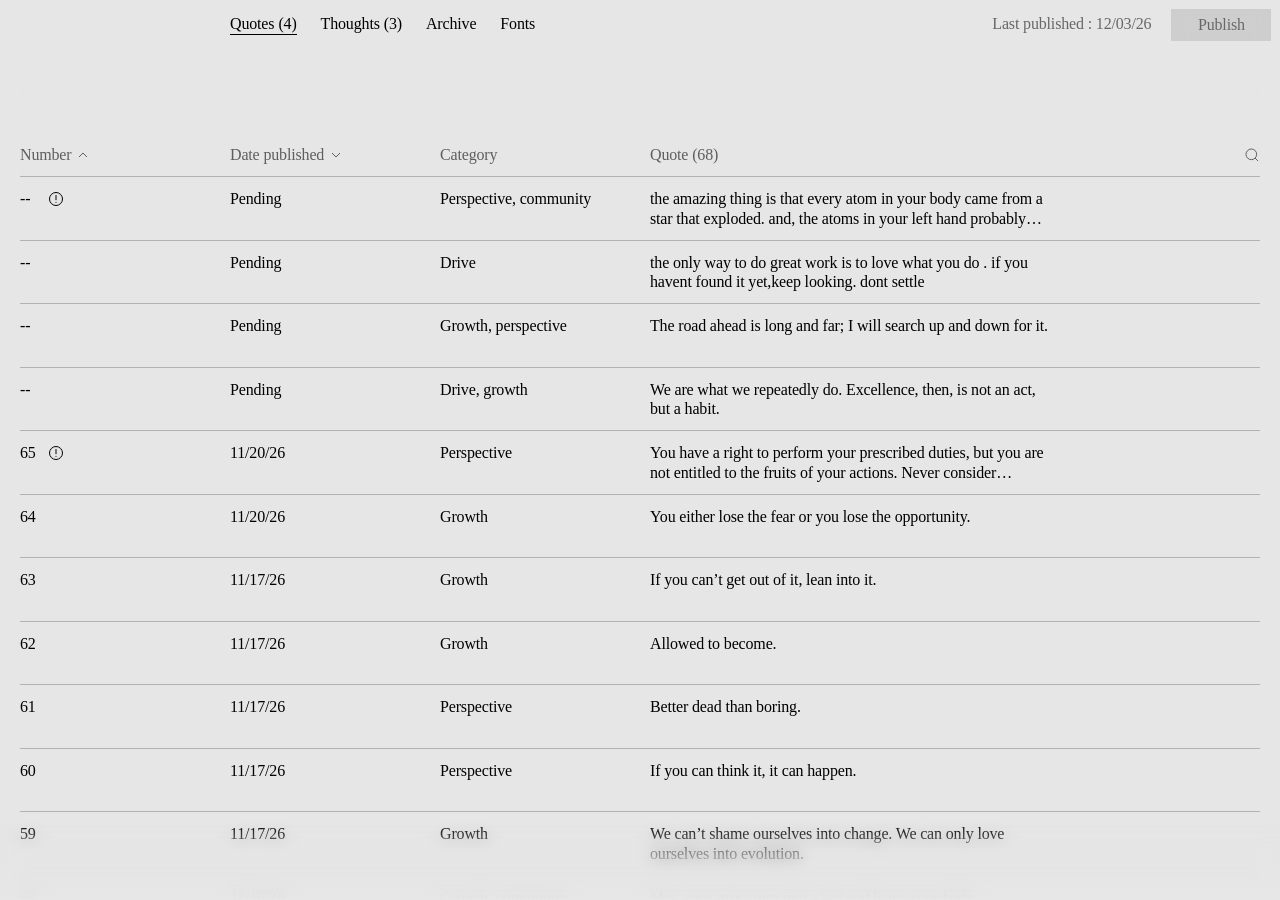
==== commit 7fef64d5: "Related quotes: "Related/" in notes, the library's Related section, picker and suggestions (Bill)" ====
--- a/admin/index.html
+++ b/admin/index.html
@@ -135,6 +135,19 @@
                 <div class="fw"><input class="field" id="fKeptBy" type="text" placeholder="Name" autocomplete="off" aria-label="Name of who keeps the words"></div>
               </div>
             </div>
+            <!-- Related quotes (since 2026-11-21): closed, "Related +" opens the picker (#pick, below); with any,
+                 the title, each as a read-only field ("No. 3" and its words) with a × to take it off, and
+                 "Add more related +" (js/admin.js → Related). -->
+            <div class="sec sec--opt" id="relSec">
+              <div class="sec-head">
+                <button type="button" class="more" id="relOpen"><span>Related</span><span class="icon icon-plus"></span></button>
+                <p class="sec-title">Related</p>
+              </div>
+              <div class="fold" id="relWrap" hidden><div class="sec-body">
+                <div class="stack rel-list" id="relRows"></div>
+                <button type="button" class="more" id="relMore"><span>Add more related</span><span class="icon icon-plus"></span></button>
+              </div></div>
+            </div>
           </div>
         </div>
         <!-- The quote's face (Figma 314:5424): the faces drawn for its length, and the quote set in
@@ -261,6 +274,21 @@
         </div>
       </div>
     </div>
+
+    <!-- Related quotes: pick from the live ones (js/admin.js → openPick). A table as the Quotes list's:
+         a checkbox, the number, the words; several may be ticked. -->
+    <div class="popup-layer" id="pick" hidden>
+      <div class="popup pick" role="dialog" aria-modal="true" aria-label="Related quotes">
+        <div class="pick-table">
+          <div class="pick-head"><span></span><p>No.</p><p>Quote</p></div>
+          <div class="pick-rows" id="pickRows" role="group" aria-label="Quotes"></div>
+        </div>
+        <div class="popup-btns">
+          <button type="button" class="btn btn--sm" id="pickNo">Not yet</button>
+          <button type="button" class="btn btn--primary btn--sm" id="pickYes">Done</button>
+        </div>
+      </div>
+    </div>
   </div>
 
   <noscript>The library needs JavaScript.</noscript>
--- a/css/tokens.css
+++ b/css/tokens.css
@@ -82,7 +82,7 @@
   --notes-quote-top: calc(240 * var(--u));   /* top of the pinned quote in notes mode */
   --notes-quote-gap: calc(120 * var(--u));   /* quote → "Kept by" */
   --main-quote-lift: calc(40 * var(--u));    /* main quote sits this much above true center */
-  --ann-gap: calc(24 * var(--u));            /* annotation overlay: enlarged word → its note */
+  --ann-gap: calc(16 * var(--u));            /* annotation overlay: enlarged word → its note (Bill, 2026-10-19, md/checks/ann-space: 16 desktop, 12 tablet, 8 phone; it was 24) */
 
   /* ---------- Mark (logo / category mark) — grows with the type ---------- */
   --mark: calc(24 * var(--u));   /* the symbol at the top left of every page, and beside a category's name in notes */
@@ -110,6 +110,7 @@
     --quote-s: calc(32 * var(--u));   --quote-s-notes: calc(32 * var(--u));
     --quote-xs: calc(26 * var(--u));  --quote-xs-notes: calc(26 * var(--u));
     --quote-annotation: calc(48 * var(--u));
+    --ann-gap: calc(12 * var(--u));
   }
 }
 
@@ -122,6 +123,7 @@
     --quote-s: calc(28 * var(--u));   --quote-s-notes: calc(28 * var(--u));
     --quote-xs: calc(22 * var(--u));  --quote-xs-notes: calc(22 * var(--u));
     --quote-annotation: calc(40 * var(--u));
+    --ann-gap: calc(8 * var(--u));
   }
 }
 
--- a/css/app.css
+++ b/css/app.css
@@ -67,6 +67,13 @@
 }
 .link { display: inline-block; white-space: nowrap; }
 @media (max-resolution: 1.5dppx) { .link, .n-source [data-href] { --line: 1px; } }
+/* A 3× touch screen (iPhone): the hairline, 0.5px, is 1.5 device pixels, which a drawn band rounds by where the
+   line falls — the notes' "Close" came out one row, the source link under it two (Bill, 2026-10-26: "thicker
+   than the one for buttons"); a third of a pixel was one row in Safari but none at all in Chrome. A border is
+   snapped to whole device pixels by every browser: one row, wherever it falls. (No hover there to redraw it.) */
+@media (min-resolution: 2.5dppx) and (hover: none) {
+  .link, .n-source [data-href] { background: none; border-bottom: var(--hairline) solid currentColor; }
+}
 @media (hover: hover) {
   .link:hover,
   .n-source [data-href]:hover { animation: link-draw 0.7s var(--ease); }
@@ -343,7 +350,7 @@
   white-space: pre-line;
   overflow-wrap: break-word;
   text-wrap: auto; /* every line is filled as far as it goes, the same in every browser. Not `pretty`: Safari re-balances the whole paragraph with it and leaves lines short ("to live, each / has to do."), Chrome does not. No single-word last lines and no stranded openers: js/app.js → noOrphans */
-  font-size: calc(var(--q-size) * var(--qf-scale, 1));
+  font-size: calc(var(--q-size) * var(--qf-scale, 1) * var(--q-grow, 1)); /* --q-grow: a short quote grown on a phone (js/app.js → growShort) */
   width: var(--q-width);
   max-width: 100%;
 }
@@ -412,12 +419,15 @@
    the quote is down and to the right, where the button sits at the quote's top left; on a phone,
    where it sits above the quote, straight down (--lang-to). */
 .lang { --lang-to-x: 10px; --lang-to-y: 10px; }
-@keyframes lang-out { to { opacity: 0; translate: var(--lang-to-x) var(--lang-to-y); } }
+/* (As transform, not translate: Safari runs a transform's animation on its own, off a busy page; Bill,
+   2026-10-25 — the entrance had jumped on his iPhone. Neither button has a transform of its own; the
+   desktop hover's `scale` stays apart.) */
+@keyframes lang-out { to { opacity: 0; transform: translate(var(--lang-to-x), var(--lang-to-y)); } }
 .lang.is-back, .lang.is-in { animation: lang-back 0.25s both; }
 @keyframes lang-back {
-  0%   { opacity: 0; translate: var(--lang-to-x) var(--lang-to-y); animation-timing-function: cubic-bezier(0.2, 0.7, 0.3, 1); }
-  60%  { opacity: 1; translate: calc(var(--lang-to-x) * -0.15) calc(var(--lang-to-y) * -0.15); animation-timing-function: cubic-bezier(0.4, 0, 0.4, 1); }
-  100% { opacity: 1; translate: 0 0; }
+  0%   { opacity: 0; transform: translate(var(--lang-to-x), var(--lang-to-y)); animation-timing-function: cubic-bezier(0.2, 0.7, 0.3, 1); }
+  60%  { opacity: 1; transform: translate(calc(var(--lang-to-x) * -0.15), calc(var(--lang-to-y) * -0.15)); animation-timing-function: cubic-bezier(0.4, 0, 0.4, 1); }
+  100% { opacity: 1; transform: none; }
 }
 .lang.is-out { animation: lang-out 0.05s var(--ease) forwards; pointer-events: none; } /* after .is-in: a button pressed while it is still coming in leaves at once */
 /* With a mouse, hovering grows it to 1.1 (Bill, 2026-10-06). `scale` is separate from the
@@ -433,10 +443,13 @@
 .q-wrap.is-typing .lang,
 .q-wrap.is-wiping .lang { visibility: hidden; }
 /* A word of the quote wrapped to fade in by itself (js/app.js → wordsIn, buildScraps): its box takes
-   in the room its ink may reach (the script faces' tails), with the same negative margin so nothing
-   moves — iOS Safari redraws a fading word box by box, and wiped the tails of the neighbouring
-   lines that lay inside it (js: drawWhole). */
-.q-word { padding: var(--ink-y) var(--ink-x); margin: calc(-1 * var(--ink-y)) calc(-1 * var(--ink-x)); }
+   in the room its ink may reach above and below (the script faces' tails), with the same negative
+   margin so nothing moves — iOS Safari redraws a fading word box by box, and wiped the tails of the
+   neighbouring lines that lay inside it (js: drawWhole). Above and below only: padding at a word's
+   sides cuts the face's kerning with the spaces beside it, so the words sat apart while they faded
+   and slid back as the wrappers came off — Round's by up to 2.4px at XShort (Bill, 2026-10-18: "a small
+   subtle adjustment jump" on No. 17); every other face kerns no spaces. */
+.q-word { padding: var(--ink-y) 0; margin: calc(-1 * var(--ink-y)) 0; }
 /* While the 中 / EN button comes in (.lang.is-in, a quarter of a second), iOS puts the quote's
    wrapper on a layer of its own (it is centred by a transform, and the button inside it animates)
    and crops that layer at its box: No. 25's italic "y", first on its line, lost its tail for that
@@ -455,7 +468,7 @@
 
 @media (max-width: 599px) {
   .slide .q-wrap { left: var(--m); right: var(--m); }
-  .slide .quote { max-width: 100%; } /* the notes quote is full width on a phone, not 4 columns */
+  .slide .quote { max-width: calc(100% * var(--q-fill, 1)); } /* the notes quote is full width on a phone, not 4 columns; --q-fill: a short quote grown (js/app.js → growShort) */
   /* Every quote's box runs margin to margin; the rag is evened by js/app.js (evenLines), as at every width. */
   .lang { left: 0; top: -48px; --lang-to-x: 0px; } /* above the quote: it slips straight down towards it, and comes back up */
 }
@@ -565,19 +578,26 @@
 .notes .quote[data-tier="xs"] { --q-size: var(--quote-xs-notes); }
 
 /* Annotated words (and the link in a menu description, the privacy page's email address — Bill,
-   2026-10-10): hairline dashed underline. */
+   2026-10-10; the form's "Need an idea", 2026-10-22): hairline dashed underline. */
 .ann,
 .cat-desc [data-href],
+.n-rel-no,
 .pv-mail,
 .send-note [data-href],
 .dup-note [data-href],
-#startOver {
+#startOver,
+.idea-label > span {
   cursor: pointer;
   -webkit-box-decoration-break: clone;
   box-decoration-break: clone; /* an underlined phrase may now wrap: each line gets its own full underline */
   background: repeating-linear-gradient(90deg, currentColor 0 2px, transparent 2px 4px) left bottom 0.08em / 100% 1px no-repeat;
 }
-@media (min-resolution: 2dppx) { .ann, .cat-desc [data-href], .pv-mail, .send-note [data-href], .dup-note [data-href], #startOver { background-size: 100% 0.5px; } }
+@media (min-resolution: 2dppx) { .ann, .cat-desc [data-href], .n-rel-no, .pv-mail, .send-note [data-href], .dup-note [data-href], #startOver, .idea-label > span { background-size: 100% 0.5px; } }
+/* An annotated word's underline sits ANN_BELOW (0.16em) under the baseline in every face (Bill, 2026-10-19,
+   md/checks/ann-space): at the foot of the face's own box it fell 0.07em (Stone) to 0.25em (Goudy) under it.
+   js/app.js → annDrops measures each quote's face: --ann-drop lifts the line from the box's foot, --ann-pad
+   lengthens the box where it stops short of the line (inline padding: the lines do not move). */
+.ann { background-position: left bottom var(--ann-drop, 0.08em); padding-bottom: var(--ann-pad, 0); }
 
 .n-col {
   position: relative;
@@ -593,6 +613,21 @@
 .n-body p + p { margin-top: 1em; } /* between paragraphs (1.067em until 2026-10-09) */
 .n-context { display: flex; flex-direction: column; gap: 1em; } /* "Context/" to its words (0.533em until 2026-10-09) */
 .n-context p + p { margin-top: 1em; }
+
+/* ---------- Related quotes (Figma 717:6, since 2026-11-21) ----------
+   Under the context, before the thoughts: "Related/", then each linked quote — its number, a
+   dashed link as the menu's, in the palette's colour (lining figures, as "No. 8" at the top), over
+   its words, indented as the keeper's name with the opening quotation mark hung in the margin.
+   A tap on the number: the sheet's contents fade out, the other quote's notes fade in
+   (js/app.js → toRelated). */
+.n-related { display: flex; flex-direction: column; gap: 1em; } /* "Related/" → the first, and one → the next: 1em (Figma 15) */
+.n-rel p { white-space: normal; }
+.n-rel { display: flex; flex-direction: column; gap: 4px; } /* the number → its words: 4px (Bill, 2026-11-21: they sat too close) */
+.n-rel-no { font-feature-settings: "ss01" 1, "ss07" 1, "dlig" 1, "lnum" 1, "pnum" 1; }
+.n-rel-q { text-indent: -0.45em; } /* the opening mark outside the words' left edge */
+.notes.is-leaving > * { opacity: 0 !important; transition: opacity 0.2s var(--ease) !important; }
+.notes.is-entering { transition: background-color 0.4s var(--ease); }
+.notes.is-entering > * { animation: fade-in 0.4s var(--ease) both; }
 
 /* ---------- Thoughts (Figma 525:759, since 2026-10-09) ----------
    Under the context: the approved thoughts, titled "Thoughts/", oldest first — each a name (or
@@ -604,7 +639,7 @@
 .n-thoughts { display: flex; flex-direction: column; gap: 1em; } /* "Thoughts/" → the first, and thought → thought: 1em (Figma 15) */
 .n-thought p { white-space: normal; }
 .n-add { display: flex; flex-direction: column; width: calc(2 * var(--colw) + var(--g)); max-width: 100%; margin-top: 2em; } /* 4em (the column's 2em gap and 2em more) under whatever comes before — the note, the context, the thoughts — twice the gap between the blocks (Bill, 2026-10-09) */ /* on the grid, as the form's fields: two columns (four on a tablet, margin to margin on a phone — below); not the text's measure */
-.n-add .more { align-items: flex-start; height: auto; } /* the words and the + on the block's top line (Figma: a 32 row, both at its top) */
+.n-add .more { height: auto; } /* the words and the + centred on one line, as the form's (css/form.css → .more .icon-plus; it was the block's top line, Figma's 32 row, which left the + high: Bill, 2026-10-25) */
 .n-add .more { opacity: 0.6; transition: opacity 0.15s var(--ease); } /* at rest 60% of the palette's colour; full under the pointer and while pressed (Bill, 2026-10-09) */
 /* …75% where 60% falls short of AA (4.5:1) on its background: Perspective 3.67 → 5.19, Community
    3.44 → 4.68; Growth, Drive and Romance pass at 60% (Bill, 2026-10-10). */
@@ -844,9 +879,11 @@
 }
 .menu-back { position: absolute; top: calc(20px - var(--cap-offset)); left: var(--m); }
 /* The bottom row (Bill, 2026-10-18): "Add words" stays where it is, lifted over the menu while it
-   is open (.is-menu-open, js/app.js → openMenu), and "Privacy" fades in at the right with Back. */
+   is open (.is-menu-open, js/app.js → openMenu), and "Privacy" fades in at the right with Back.
+   On a phone the two are the list's last row instead (.menu-foot, below). */
 .menu-privacy { position: absolute; right: var(--m); bottom: 20px; }
-.app.is-menu-open .add-btn { z-index: 41; }
+.menu-foot, .cat-rule { display: none; }
+@media (min-width: 600px) { .app.is-menu-open .add-btn { z-index: 41; } }
 
 .menu-sym {
   position: absolute;
@@ -932,7 +969,7 @@
   .menu {
     --rule: #b2b2b2;
     --menu-sym: clamp(96px, 18.8vh, 160px);   /* 160 in an 852 window */
-    --row: clamp(50px, 7.75vh, 66px);         /* 66 */
+    --row: clamp(48px, 5vh, 66px);            /* 5% of the window, at least 48 (Bill, 2026-10-19; it was 7.75%, at least 50, then at least 44 — too small): 48 on phones up to 960 tall */
     --list-top: calc(20px + var(--menu-sym) + min(40px, 4.7vh));
   }
   /* Only the list scrolls, under a top bar that holds Back and fades the rows out (as the notes'
@@ -956,19 +993,35 @@
   }
   .menu-back, .menu-sym { z-index: 2; }
   .menu-sym { left: auto; right: var(--m); top: 20px; translate: none; }
-  /* …and a bottom bar the same, under "Add words" and "Privacy": rows scrolling down fade out
-     before them, and the last can scroll clear of them. */
+  /* "Add words" and "Privacy" (Bill, 2026-10-18): the list's 7th row, under a rule below Romance.
+     A long list (the description open, a short window): it comes after Romance and scrolls with
+     the list. A short one: it stays at the foot of the window, 20 up as "Add words" sits on the
+     page, and the rule stays under Romance (the list is a column filling the window; the row's
+     margin-top: auto takes the room between). The page's own "Add words" goes under the menu. */
+  .cat-list { display: flex; flex-direction: column; }
+  .cat-list > li { flex-shrink: 0; }
+  .cat-list > .cat-last { display: flex; flex-direction: column; }
+  .cat-last > .cat-rule { display: block; order: 2; border-top: var(--hairline) solid var(--rule); } /* the line under Romance, under its description when that is open there (js/app.js → placeDesc puts it in the li); its own element, so it fades with the row */
+  .menu-foot { display: flex; justify-content: space-between; align-items: flex-end; min-height: var(--row); margin-top: auto; }
+  /* …and never higher than that (Bill, 2026-10-19): scrolled to the end and pulled further (the rubber
+     band), the rows go on up and the row stays at its place at the foot, as a sticky one does — its
+     top held at most one row above the bottom of the list's view (which leaves out its 20 of padding). */
+  .menu-foot { position: sticky; top: calc(100% - var(--row)); z-index: 1; }
+  .menu-privacy { display: none; }
+  /* A fade at the foot while there is more below (Bill, 2026-10-18: a hint to scroll): the top bar's
+     mirror, shown only then (.has-more, js/app.js → menuMore), so it never lies over the last row. */
   .menu::after {
     content: "";
     position: absolute;
     bottom: 0; left: 0; right: 0;
-    height: calc(40px + var(--lh));
+    height: 58px;
     z-index: 1;
     pointer-events: none;
-    background: linear-gradient(to top, var(--paper) 45%, transparent);
+    background: linear-gradient(to top, var(--paper) 30%, transparent);
+    opacity: 0;
+    transition: opacity 0.2s var(--ease);
   }
-  .cat-list { padding-bottom: calc(40px + var(--lh)); }
-  .menu-privacy { z-index: 2; }
+  .menu.has-more::after { opacity: 1; }
   /* The hairline between rows belongs to the lower row. */
   li + li > .cat-row::before { content: ""; position: absolute; left: 0; right: 0; top: 0; border-top: var(--hairline) solid var(--rule); }
   .cat-row[data-empty] { opacity: 1; } /* the rule keeps its colour: only the name is dimmed */
--- a/css/form.css
+++ b/css/form.css
@@ -267,6 +267,10 @@
 .more { display: inline-flex; align-items: center; gap: calc(2 * var(--u)); height: calc(32 * var(--u)); align-self: flex-start; white-space: nowrap; }
 .more--flat { height: auto; }
 .icon-plus     { --src: url(../assets/icons/plus.svg); width: var(--ic); height: var(--ic); }
+/* Beside its words the + sits a hair under the line's centre (Bill, 2026-10-25, on a big monitor: the
+   notes' "Add thoughts +" looked "shifted up and not centre aligned"; the lowercase middle, 0.13em, then
+   looked low — his value, set by eye on md/checks/plus: 0.02em of the button's own text). */
+.more .icon-plus { translate: 0 0.02em; }
 .icon-chevron  { --src: url(../assets/icons/chevron.svg); width: var(--ic-chevron); height: var(--ic-chevron); }
 .icon-check    { --src: url(../assets/icons/check.svg); width: var(--box); height: var(--box); }
 /* The navigation arrow, turned to point right, inside the same 18px box as the plus (Figma 226:3107). */
@@ -371,8 +375,12 @@
 .done-sym { width: var(--done-sym); height: var(--done-sym); }
 .done-sym .sym { width: 100%; height: 100%; }
 .done-sym.is-static { background: currentColor; -webkit-mask: url(https://fonts.wordswekeep.org/s/All.svg) center / 100% 100% no-repeat; mask: url(https://fonts.wordswekeep.org/s/All.svg) center / 100% 100% no-repeat; } /* the symbols' files did not load: the still image */
-.done-btns { display: flex; gap: var(--gap-4); width: 100%; }
-.done-btns .btn { flex: 1 1 0; min-width: 0; }
+/* "Add another" the whole column wide, "Back to collection" (a text link) right-aligned 24 under it; the text 24 above
+   them, as every step to its button (Bill, 2026-10-28; the column's 40 until then, with two buttons side by side). */
+.done-btns { display: flex; flex-direction: column; gap: var(--gap-24); width: 100%; }
+.done-btns .btn { flex: none; min-width: 0; }
+.done-btns .link { align-self: flex-end; }
+.done:not(.done--404) > .done-btns { margin-top: calc(var(--gap-24) - var(--gap-40)); } /* (the 404 page keeps its 40) */
 .done > * { opacity: 0; }
 .done.is-in > .done-sym { opacity: 1; }
 .done.is-in > .done-text { animation: rise-in 0.3s var(--ease) 50ms both; }
@@ -557,21 +565,50 @@
 .reveal.is-in.is-settled { translate: none; } /* arrived: no layer of its own, so a dropdown's list inside opens over what follows (js/form.js → refresh, the source group) */
 @media (prefers-reduced-motion: reduce) { .reveal, .reveal.is-in { transition: none; } }
 
+/* Step 1's "Need an idea" (Bill, 2026-10-22; js/form.js → ideas). It and "In original language +"
+   share one place, each in its kept space (.reveal): the link while the field is empty, the other once
+   it is not — one after the other, never both at once (the one coming waits the fade's length). */
+.idea-row { display: grid; }
+.idea-row > * { grid-area: 1 / 1; }
+#origToggleWrap.is-open > .idea-row { overflow: visible; } /* (the fold clips only while it opens or shuts) */
+.idea-row > .reveal.is-in { transition: opacity var(--fold-ms, 200ms) var(--ease) var(--fold-ms, 200ms), translate var(--fold-ms, 200ms) var(--ease) var(--fold-ms, 200ms), visibility 0s linear var(--fold-ms, 200ms); }
+.idea-label { display: grid; }
+.idea-label > span { grid-area: 1 / 1; justify-self: start; transition: opacity var(--fold-ms, 200ms) var(--ease), visibility 0s; }
+.idea-label > span.is-out { opacity: 0; visibility: hidden; transition: opacity var(--fold-ms, 200ms) var(--ease), visibility 0s linear var(--fold-ms, 200ms); }
+/* A tap: the question (or the prompt before) and the link fade up and out; then the prompt fades up
+   into place while the field glides to keep its gap (transform only); then the link comes back. */
+.q-face { display: flex; flex-direction: column; transition: opacity var(--fold-ms, 200ms) var(--ease), translate var(--fold-ms, 200ms) var(--ease); }
+.q-face.is-out { opacity: 0; translate: 0 calc(-8 * var(--u)); pointer-events: none; }
+.q-face.is-entering { opacity: 0; translate: 0 calc(8 * var(--u)); transition: none; }
+.idea-glide { transition: transform var(--fold-ms, 200ms) var(--ease); }
+@media (prefers-reduced-motion: reduce) { .q-face, .idea-glide, .idea-label > span, .idea-row > .reveal.is-in { transition: none; } }
+
 /* Already in the collection (Bill, 2026-10-11; js/form.js → sameWords / sameSource).
    Step 1: the same words — one line under Next, ~12 below it as the send note, in the ink, with
    the dashed underline (css/app.css → .ann); placed under the button, so it takes no room and
    the centred step never moves. Step 3: the same source — the send note's grey italics under
    the source fields, unfolding (the group's 12 above it; Bill: no space kept for one-line fields). */
 /* Step 1, the words already in the collection (js/form.js → showSameWords; Bill, 2026-10-18): the line
-   fades in 12 above the buttons, in space kept for it — the column is centred, so a line unfolding
-   would lift the field while one types — and Next gives way to "Continue" + "Add thoughts instead",
-   side by side 4 apart, crossfading in its place (opacity only). Too narrow for "Add thoughts
-   instead" beside "Continue" (a phone under ~375 wide; js: fitDupPair): one above the other, the
-   primary on top, hanging below Next's place, so nothing above them moves. */
+   comes in 12 above the buttons, and Next gives way to "Continue" + "Add thoughts instead", side by
+   side 4 apart, crossfading in its place (opacity only). It keeps no space while it is away (Bill,
+   2026-10-24: Next 24 under the field, as on every step): it unfolds as a field does and the buttons
+   slide down for it — while the step keeps its height (.next-wrap.has-dup gives the line's room back
+   below, --dup-h from js), so the centred column does not move and the field stays where it is while
+   one types. Too narrow for "Add thoughts instead" beside "Continue" (a phone under ~375 wide; js:
+   fitDupPair): one above the other, the primary on top, hanging below Next's place. */
 .next-wrap { display: flex; flex-direction: column; }
-.dup-note { margin-bottom: var(--gap-12); opacity: 0; translate: 0 calc(-8 * var(--u)); visibility: hidden;
-  transition: opacity var(--fold-ms, 200ms) var(--ease), translate var(--fold-ms, 200ms) var(--ease), visibility 0s linear var(--fold-ms, 200ms); }
-.dup-note.is-in { opacity: 1; translate: 0 0; visibility: visible; transition: opacity var(--fold-ms, 200ms) var(--ease), translate var(--fold-ms, 200ms) var(--ease), visibility 0s; }
+/* (its .reveal sets the transitions: the room given back below eases with them, as the line unfolds) */
+.next-wrap.reveal { transition: opacity var(--fold-ms, 200ms) var(--ease), translate var(--fold-ms, 200ms) var(--ease), visibility 0s linear var(--fold-ms, 200ms), margin-bottom var(--fold-ms, 200ms) var(--ease); }
+.next-wrap.reveal.is-in { transition: opacity var(--fold-ms, 200ms) var(--ease), translate var(--fold-ms, 200ms) var(--ease), visibility 0s, margin-bottom var(--fold-ms, 200ms) var(--ease); }
+/* Step 1: Next comes in with "In original language +", both once "Need an idea" has gone (Bill, 2026-10-24:
+   "the same time, not one after another"; .idea-row's one coming waits the fade's length); they go together too. */
+.step[data-step="0"] .next-wrap.reveal.is-in { transition: opacity var(--fold-ms, 200ms) var(--ease) var(--fold-ms, 200ms), translate var(--fold-ms, 200ms) var(--ease) var(--fold-ms, 200ms), visibility 0s linear var(--fold-ms, 200ms), margin-bottom var(--fold-ms, 200ms) var(--ease); }
+.next-wrap.has-dup { margin-bottom: calc(-1 * (var(--dup-h, 0px) + var(--gap-12))); }
+.dup-note { display: grid; grid-template-rows: 0fr; margin-bottom: 0; opacity: 0; translate: 0 calc(-8 * var(--u)); visibility: hidden;
+  transition: grid-template-rows var(--fold-ms, 200ms) var(--ease), margin-bottom var(--fold-ms, 200ms) var(--ease), opacity var(--fold-ms, 200ms) var(--ease), translate var(--fold-ms, 200ms) var(--ease), visibility 0s linear var(--fold-ms, 200ms); }
+.dup-note.is-in { grid-template-rows: 1fr; margin-bottom: var(--gap-12); opacity: 1; translate: 0 0; visibility: visible;
+  transition: grid-template-rows var(--fold-ms, 200ms) var(--ease), margin-bottom var(--fold-ms, 200ms) var(--ease), opacity var(--fold-ms, 200ms) var(--ease), translate var(--fold-ms, 200ms) var(--ease), visibility 0s; }
+.dup-note > p { min-height: 0; overflow: hidden; }
 .dup-note p { margin: 0; font-style: italic; color: var(--placeholder); }
 .dup-note [data-href] { white-space: nowrap; }
 .next-btns { position: relative; }
@@ -584,7 +621,7 @@
 .next-btns.is-dup > .btn { opacity: 0; visibility: hidden; }
 .next-btns:not(.is-dup) > .btn { transition: border-color 0.15s var(--ease), box-shadow 0.15s var(--ease), background 0.15s var(--ease), color 0.15s var(--ease), opacity var(--fold-ms, 200ms) var(--ease), visibility 0s; }
 .next-btns.is-dup > .dup-pair { opacity: 1; visibility: visible; transition: opacity var(--fold-ms, 200ms) var(--ease), visibility 0s; }
-@media (prefers-reduced-motion: reduce) { .dup-note, .dup-note.is-in, .next-btns > .btn, .next-btns:not(.is-dup) > .btn, .dup-pair, .next-btns.is-dup > .dup-pair { transition-property: border-color, box-shadow, background, color; } }
+@media (prefers-reduced-motion: reduce) { .next-wrap, .step[data-step="0"] .next-wrap.reveal.is-in, .dup-note, .dup-note.is-in, .next-btns > .btn, .next-btns:not(.is-dup) > .btn, .dup-pair, .next-btns.is-dup > .dup-pair { transition-property: border-color, box-shadow, background, color; } }
 .send-note.source-note { margin-top: 0; }
 
 /* ---------- Arriving from the archive ----------
--- a/css/fonts.css
+++ b/css/fonts.css
@@ -13,7 +13,6 @@
    library's Fonts tab (data/faces.json) is laid over them by js (app.js, admin.js → facesCSS).
    The files are served by the fonts Worker (workers/fonts) to this site's pages only. */
 
-@font-face { font-family: 'Print';   src: url('https://fonts.wordswekeep.org/print.woff2') format('woff2');   font-weight: 400; font-style: normal; font-display: swap; }
 @font-face { font-family: 'Grotesk'; src: url('https://fonts.wordswekeep.org/grotesk.woff2') format('woff2'); font-weight: 400; font-style: normal; font-display: swap; }
 @font-face { font-family: 'Poet';    src: url('https://fonts.wordswekeep.org/poet.woff2') format('woff2');    font-weight: 400; font-style: normal; font-display: swap; }
 @font-face { font-family: 'Sketch';  src: url('https://fonts.wordswekeep.org/sketch.woff2') format('woff2');  font-weight: 400; font-style: normal; font-display: swap; }
@@ -24,9 +23,9 @@
 @font-face { font-family: 'Curly';   src: url('https://fonts.wordswekeep.org/curly.woff2') format('woff2');   font-weight: 400; font-style: normal; font-display: swap; }
 @font-face { font-family: 'Kid';     src: url('https://fonts.wordswekeep.org/kid.woff2') format('woff2');     font-weight: 400; font-style: normal; font-display: swap; }
 @font-face { font-family: 'Briega';  src: url('https://fonts.wordswekeep.org/briega.woff2') format('woff2');  font-weight: 400; font-style: normal; font-display: swap; }
-@font-face { font-family: 'King';    src: url('https://fonts.wordswekeep.org/king.woff2') format('woff2');    font-weight: 400; font-style: normal; font-display: swap; }
-@font-face { font-family: 'Absans';  src: url('https://fonts.wordswekeep.org/absans.woff2') format('woff2');  font-weight: 400; font-style: normal; font-display: swap; }
+@font-face { font-family: 'King';    src: url('https://fonts.wordswekeep.org/king.woff2?v=2') format('woff2');    font-weight: 400; font-style: normal; font-display: swap; }
 @font-face { font-family: 'Auserif'; src: url('https://fonts.wordswekeep.org/auserif.woff2') format('woff2'); font-weight: 400; font-style: normal; font-display: swap; }
+@font-face { font-family: 'Headline'; src: url('https://fonts.wordswekeep.org/headline.woff2') format('woff2'); font-weight: 400; font-style: normal; font-display: swap; }
 
 :root {
   --native-serif: 'Noto Serif SC', 'Songti SC', serif;
@@ -39,11 +38,6 @@
 [data-tier="xl"] { --qf-scale: 0.85; }
 
 /* Instrument: the site's own settings (app.css, tokens.css) — nothing to set. */
-
-[data-font="print"]   { --qf-family: 'Print', var(--native-serif);   --qf-style: normal; --qf-leading: 1.25; --qf-tracking: -0.015em; }
-[data-font="print"][data-tier="m"]  { --qf-scale: 0.9167; }
-[data-font="print"][data-tier="s"],
-[data-font="print"][data-tier="xs"] { --qf-scale: 0.9; }
 
 [data-font="grotesk"] { --qf-family: 'Grotesk', var(--native-sans);  --qf-style: normal; --qf-leading: 1.2; --qf-tracking: -0.01em; --qf-native: var(--qn-sans, var(--native-sans)); --qf-native-scale: var(--qn-sans-scale); --qf-native-leading: var(--qn-sans-leading); --qf-native-tracking: var(--qn-sans-tracking); --qf-native-weight: var(--qn-sans-weight); }
 [data-font="grotesk"][data-tier="m"]  { --qf-scale: 0.875; }  /* 42 / 48 */
@@ -115,7 +109,8 @@
 /* Briega, King (At Briega Regular, At King Book; 2026-10-18): no Figma board — rough starting
    values from their proportions against the faces already tuned (Briega's x-height and width are
    Fig's, a little wider; King is narrow, Print's x-height), for Bill to tune in the Fonts tab.
-   Both are serifs. Briega's ss01 is its floral ornaments, left off; King's ss01 (its "Gothic
+   Both are serifs. King is At King Light since 2026-10-19 (Book before; ?v=2 in its address makes
+   browsers fetch the new file). Briega's ss01 is its floral ornaments, left off; King's ss01 (its "Gothic
    alternates": A E F H K R a) was on at first and is off again (Bill, 2026-10-18). */
 [data-font="briega"]  { --qf-family: 'Briega', var(--native-serif);  --qf-style: normal; --qf-leading: 1.25; --qf-tracking: -0.015em; --qf-features: "liga" 1, "clig" 1; }
 [data-font="briega"][data-tier="l"]  { --qf-scale: 0.85; }
@@ -129,25 +124,27 @@
 [data-font="king"][data-tier="s"],
 [data-font="king"][data-tier="xs"] { --qf-scale: 0.9; }
 
-/* Absans, Auserif (Absans Regular, Aujournuit Regular; 2026-10-18): rough starting values like
-   Briega's and King's, for Bill to tune in the Fonts tab. Absans is a sans (its original language falls
-   back to the sans), Auserif a serif. Absans takes its discretionary ligatures (dlig: tt, ttt) and its
-   kerning asked for by name (Bill, 2026-10-18). Auserif must NOT take clig: the font's contextual
-   ligatures turn words into zodiac signs — "leo" in Napoleon, leopard; venus, aries, libra… — so it
-   asks for "clig" 0 where every other face asks for 1. */
-[data-font="absans"]  { --qf-family: 'Absans', var(--native-sans);   --qf-style: normal; --qf-leading: 1.2; --qf-tracking: -0.02em; --qf-features: "liga" 1, "clig" 1, "dlig" 1, "kern" 1; --qf-native: var(--qn-sans, var(--native-sans)); --qf-native-scale: var(--qn-sans-scale); --qf-native-leading: var(--qn-sans-leading); --qf-native-tracking: var(--qn-sans-tracking); --qf-native-weight: var(--qn-sans-weight); }
-[data-font="absans"][data-tier="l"]  { --qf-scale: 0.85; }
-[data-font="absans"][data-tier="xl"] { --qf-scale: 0.7225; } /* XShort: 0.85 × Short */
-[data-font="absans"][data-tier="m"],
-[data-font="absans"][data-tier="s"],
-[data-font="absans"][data-tier="xs"] { --qf-scale: 0.8; }
-
+/* Auserif (Aujournuit Regular; 2026-10-18): a serif, rough starting values like Briega's and King's,
+   for Bill to tune in the Fonts tab. It must NOT take clig: the font's contextual ligatures turn words
+   into zodiac signs — "leo" in Napoleon, leopard; venus, aries, libra… — so it asks for "clig" 0 where
+   every other face asks for 1. (Print and Absans removed, Bill 2026-10-18.) */
 [data-font="auserif"] { --qf-family: 'Auserif', var(--native-serif); --qf-style: normal; --qf-leading: 1.2; --qf-tracking: -0.01em; --qf-features: "liga" 1, "clig" 0; }
 [data-font="auserif"][data-tier="l"]  { --qf-scale: 0.9; }
 [data-font="auserif"][data-tier="xl"] { --qf-scale: 0.765; } /* XShort: 0.85 × Short */
 [data-font="auserif"][data-tier="m"],
 [data-font="auserif"][data-tier="s"],
 [data-font="auserif"][data-tier="xs"] { --qf-scale: 0.85; }
+
+/* Headline (Shop Rag; 2026-10-19): capitals only — the converted file sets every lowercase letter in
+   its capital (workers/fonts/tools/convert.py → caps_only), so a quote is all capitals wherever it is
+   drawn. Rough starting values for Bill to tune in the Fonts tab: its capitals start at about Instrument's
+   capital height, set tighter. */
+[data-font="headline"] { --qf-family: 'Headline', var(--native-sans); --qf-style: normal; --qf-leading: 1.05; --qf-tracking: 0em; --qf-native: var(--qn-sans, var(--native-sans)); --qf-native-scale: var(--qn-sans-scale); --qf-native-leading: var(--qn-sans-leading); --qf-native-tracking: var(--qn-sans-tracking); --qf-native-weight: var(--qn-sans-weight); }
+[data-font="headline"][data-tier="l"]  { --qf-scale: 0.95; }
+[data-font="headline"][data-tier="xl"] { --qf-scale: 0.8075; } /* XShort: 0.85 × Short */
+[data-font="headline"][data-tier="m"]  { --qf-scale: 0.9; }
+[data-font="headline"][data-tier="s"],
+[data-font="headline"][data-tier="xs"] { --qf-scale: 0.85; }
 
 /* The original-language version is set in Noto (serif or sans, by the face's character) at the
    site's own native size: the face's scale does not apply to it. */
--- a/css/admin.css
+++ b/css/admin.css
@@ -293,6 +293,27 @@
 .popup-btns { display: flex; gap: calc(11 * var(--u)); }
 .popup-btns .btn { flex: 1 1 0; }
 
+/* ---------- Related quotes (since 2026-11-21) ----------
+   In the edit view: each related quote a read-only field, its × centred at the right. The picker:
+   the pop-up, wider, holding a table as the Quotes list's — checkbox · number · the words (two
+   lines at most) — that scrolls inside itself. */
+.rel-list .field { text-overflow: ellipsis; cursor: default; }
+.rel-list .fw-close { top: calc((var(--fh) - 12 * var(--u)) / 2); }
+.pick { width: calc(640 * var(--u)); max-height: calc(100vh - 2 * var(--m)); max-height: calc(100dvh - 2 * var(--m)); gap: calc(20 * var(--u)); } /* (the window's height: the layer's own grid row grows with what is in it) */
+.pick-table { display: flex; flex-direction: column; min-height: 0; }
+.pick-head, .pick-row { display: grid; grid-template-columns: var(--box) calc(40 * var(--u)) minmax(0, 1fr); column-gap: calc(20 * var(--u)); }
+.pick-head { color: var(--head); padding-bottom: var(--row-pad); border-bottom: var(--hairline) solid var(--rule); font-feature-settings: var(--numeral-features); }
+.pick-rows { min-height: 0; overflow-y: auto; overscroll-behavior: contain; scrollbar-width: none; }
+.pick-rows::-webkit-scrollbar { display: none; }
+.pick-row { padding: var(--row-pad) 0; border-bottom: var(--hairline) solid var(--rule); cursor: pointer; }
+.pick-row .chk-box { margin-top: calc((var(--text-size) * var(--text-leading) - var(--box)) / 2); } /* centred on the first line */
+.pick-row[aria-checked="true"] .chk-box { background: var(--ink); box-shadow: none; }
+.pick-row[aria-checked="true"] .icon-check { display: block; }
+.pick-sub { color: var(--head); padding: var(--row-pad) 0; border-bottom: var(--hairline) solid var(--rule); } /* "Suggested" / "All quotes": a row in the head's tone */
+.pick-why { color: var(--meta); } /* why it is suggested, under the words */
+.pick-row > div { min-width: 0; }
+.pick-q { line-height: var(--text-leading); display: -webkit-box; -webkit-line-clamp: 2; -webkit-box-orient: vertical; overflow: hidden; overflow-wrap: anywhere; }
+
 /* ---------- Toast (Figma 314:5664) ----------
    White, 8 / 20 padding, the pop-up's shadow; centred, --toast-bottom from the bottom of the
    window. Fades up and down over --toast-ms (the stay is TOAST_STAY_MS in js/admin.js). */
@@ -437,7 +458,7 @@
 .ctl input[type="number"] { -moz-appearance: textfield; }
 .ctl input[type="number"]::-webkit-inner-spin-button { -webkit-appearance: none; }
 .ctl button.field { text-align: left; cursor: pointer; font-feature-settings: var(--text-features); } /* Comparison: a field that reads On / Off; a click turns it */
-/* The face dropdown (css/form.css → .combo): faces still being tuned in ink, settled ones in grey. */
+/* The face dropdown (css/form.css → .combo): every face in ink, in FONTS order. */
 .ctl.ctl--face { width: calc(140 * var(--u)); }
 @media (min-width: 1024px) { .ctl.ctl--face { width: calc(var(--col2) - var(--m) - var(--g)); } }
 /* A phone: the face on its own row, then the eight fields in two rows of four, all the same width and the
@@ -448,11 +469,10 @@
   .ctl { width: auto; min-width: 0; }
   .ctl.ctl--face { width: auto; grid-column: 1 / -1; }
 }
-.ctl--face .field { color: var(--head); }
+.ctl--face .field { color: var(--ink); } /* every face in ink (Bill, 2026-10-18: no new faces to come); until then the settled ones were grey and the fresh ones ink */
 .ctl--face .combo-btn { pointer-events: none; color: var(--ink); }
 .ctl--face .combo-list { max-height: none; top: calc(100% + 1px); }
-.ctl--face .combo-item { color: var(--head); }
-.ctl--face .combo-item.is-fresh, .ctl--face .field.is-fresh { color: var(--ink); }
+.ctl--face .combo-item { color: var(--ink); }
 
 .face-board {
   --colw: calc((100vw - 2 * var(--m) - 5 * var(--g)) / 6);
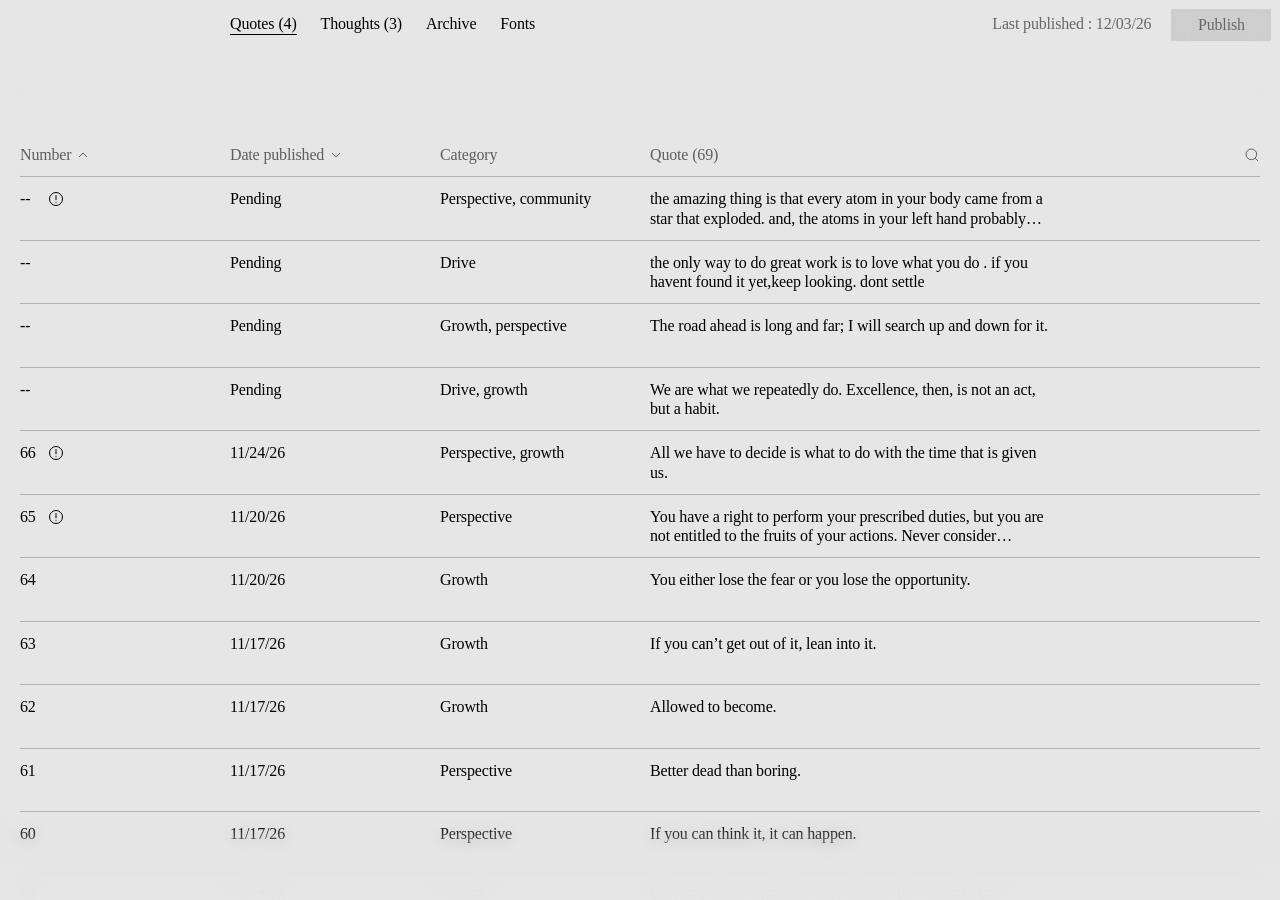
==== commit 4e3ed921: "Briega removed; a search in the Related picker; no orphan in a Related quote (Bill)" ====
--- a/admin/index.html
+++ b/admin/index.html
@@ -276,11 +276,20 @@
     </div>
 
     <!-- Related quotes: pick from the live ones (js/admin.js → openPick). A table as the Quotes list's:
-         a checkbox, the number, the words; several may be ticked. -->
+         a checkbox, the number, the words; several may be ticked. The search is the Quotes list's
+         (the icon at the end of the head opens the field), and finds what it finds there. -->
     <div class="popup-layer" id="pick" hidden>
       <div class="popup pick" role="dialog" aria-modal="true" aria-label="Related quotes">
         <div class="pick-table">
-          <div class="pick-head"><span></span><p>No.</p><p>Quote</p></div>
+          <div class="pick-head"><span></span><p>No.</p><p>Quote</p>
+            <div class="search" id="pickSearch" role="search">
+              <button type="button" class="search-btn" id="pickSearchBtn" aria-label="Search" aria-expanded="false" aria-controls="pickSearchBox"><span class="icon icon-search"></span></button>
+              <div class="search-box" id="pickSearchBox">
+                <input class="search-field" id="pickField" type="text" placeholder="Search" autocomplete="off" autocapitalize="off" spellcheck="false" enterkeyhint="search" aria-label="Search the quotes" tabindex="-1">
+                <button type="button" class="search-end" id="pickEnd" aria-label="Clear the search" tabindex="-1"><span class="icon icon-arrow"></span><span class="icon icon-x"></span></button>
+              </div>
+            </div>
+          </div>
           <div class="pick-rows" id="pickRows" role="group" aria-label="Quotes"></div>
         </div>
         <div class="popup-btns">
--- a/css/fonts.css
+++ b/css/fonts.css
@@ -22,7 +22,6 @@
 @font-face { font-family: 'Rondeau'; src: url('https://fonts.wordswekeep.org/rondeau.woff2') format('woff2'); font-weight: 400; font-style: normal; font-display: swap; }
 @font-face { font-family: 'Curly';   src: url('https://fonts.wordswekeep.org/curly.woff2') format('woff2');   font-weight: 400; font-style: normal; font-display: swap; }
 @font-face { font-family: 'Kid';     src: url('https://fonts.wordswekeep.org/kid.woff2') format('woff2');     font-weight: 400; font-style: normal; font-display: swap; }
-@font-face { font-family: 'Briega';  src: url('https://fonts.wordswekeep.org/briega.woff2') format('woff2');  font-weight: 400; font-style: normal; font-display: swap; }
 @font-face { font-family: 'King';    src: url('https://fonts.wordswekeep.org/king.woff2?v=2') format('woff2');    font-weight: 400; font-style: normal; font-display: swap; }
 @font-face { font-family: 'Auserif'; src: url('https://fonts.wordswekeep.org/auserif.woff2') format('woff2'); font-weight: 400; font-style: normal; font-display: swap; }
 @font-face { font-family: 'Headline'; src: url('https://fonts.wordswekeep.org/headline.woff2') format('woff2'); font-weight: 400; font-style: normal; font-display: swap; }
@@ -106,25 +105,17 @@
 [data-font="kid"][data-tier="xl"] { --qf-scale: 0.8235; } /* XShort: 0.85 × Short */
 [data-font="kid"][data-tier="m"]  { --qf-scale: 0.8333; }     /* 40 / 48 */
 
-/* Briega, King (At Briega Regular, At King Book; 2026-10-18): no Figma board — rough starting
-   values from their proportions against the faces already tuned (Briega's x-height and width are
-   Fig's, a little wider; King is narrow, Print's x-height), for Bill to tune in the Fonts tab.
-   Both are serifs. King is At King Light since 2026-10-19 (Book before; ?v=2 in its address makes
-   browsers fetch the new file). Briega's ss01 is its floral ornaments, left off; King's ss01 (its "Gothic
-   alternates": A E F H K R a) was on at first and is off again (Bill, 2026-10-18). */
-[data-font="briega"]  { --qf-family: 'Briega', var(--native-serif);  --qf-style: normal; --qf-leading: 1.25; --qf-tracking: -0.015em; --qf-features: "liga" 1, "clig" 1; }
-[data-font="briega"][data-tier="l"]  { --qf-scale: 0.85; }
-[data-font="briega"][data-tier="xl"] { --qf-scale: 0.7225; } /* XShort: 0.85 × Short */
-[data-font="briega"][data-tier="m"],
-[data-font="briega"][data-tier="s"],
-[data-font="briega"][data-tier="xs"] { --qf-scale: 0.8; }
-
+/* King (At King Light since 2026-10-19, Book before; ?v=2 in its address makes browsers fetch the
+   new file; 2026-10-18): no Figma board — rough starting values from its proportions against the
+   faces already tuned (narrow, Print's x-height), for Bill to tune in the Fonts tab. A serif. Its
+   ss01 (its "Gothic alternates": A E F H K R a) was on at first and is off again (Bill, 2026-10-18).
+   (Briega, set up with it, was removed 2026-11-24.) */
 [data-font="king"]    { --qf-family: 'King', var(--native-serif);    --qf-style: normal; --qf-leading: 1.15; --qf-tracking: 0em; --qf-features: "liga" 1, "clig" 1; }
 [data-font="king"][data-tier="m"]  { --qf-scale: 0.95; }
 [data-font="king"][data-tier="s"],
 [data-font="king"][data-tier="xs"] { --qf-scale: 0.9; }
 
-/* Auserif (Aujournuit Regular; 2026-10-18): a serif, rough starting values like Briega's and King's,
+/* Auserif (Aujournuit Regular; 2026-10-18): a serif, rough starting values like King's,
    for Bill to tune in the Fonts tab. It must NOT take clig: the font's contextual ligatures turn words
    into zodiac signs — "leo" in Napoleon, leopard; venus, aries, libra… — so it asks for "clig" 0 where
    every other face asks for 1. (Print and Absans removed, Bill 2026-10-18.) */
--- a/css/admin.css
+++ b/css/admin.css
@@ -123,12 +123,12 @@
   --search-w: calc(100 * var(--u));  /* the open field, its arrow / × included */
   --search-ms: 300ms;                /* the field opens and closes */
 }
-.thead > .search {
+.thead > .search, .pick-head > .search {
   position: absolute; right: 0; top: var(--head-top); overflow: visible;
   height: calc(var(--text-size) * var(--text-leading));
   display: flex; align-items: center; color: var(--ink);
 }
-[data-tab="archive"] .search { display: none; }
+[data-tab="archive"] .thead > .search { display: none; }
 .search-btn { flex: none; width: calc(16 * var(--u)); height: calc(16 * var(--u)); color: var(--head); transition: color 0.15s var(--ease); }
 .search.is-open .search-btn { color: var(--ink); }
 @media (hover: hover) { .search-btn:hover { color: var(--ink); } }
@@ -296,12 +296,17 @@
 /* ---------- Related quotes (since 2026-11-21) ----------
    In the edit view: each related quote a read-only field, its × centred at the right. The picker:
    the pop-up, wider, holding a table as the Quotes list's — checkbox · number · the words (two
-   lines at most) — that scrolls inside itself. */
+   lines at most) — that scrolls inside itself. Its search is the list's (.search, above), at the
+   end of the head; while words are typed the rows keep the height they opened at (js: pickHold),
+   so the pop-up, centred, never moves under the field. */
 .rel-list .field { text-overflow: ellipsis; cursor: default; }
 .rel-list .fw-close { top: calc((var(--fh) - 12 * var(--u)) / 2); }
 .pick { width: calc(640 * var(--u)); max-height: calc(100vh - 2 * var(--m)); max-height: calc(100dvh - 2 * var(--m)); gap: calc(20 * var(--u)); } /* (the window's height: the layer's own grid row grows with what is in it) */
 .pick-table { display: flex; flex-direction: column; min-height: 0; }
 .pick-head, .pick-row { display: grid; grid-template-columns: var(--box) calc(40 * var(--u)) minmax(0, 1fr); column-gap: calc(20 * var(--u)); }
+.pick-head { position: relative; }
+.pick-head > .search { top: 0; }
+.pick-none { color: var(--meta); padding-top: var(--row-pad); } /* "Nothing found.", as the list's .empty */
 .pick-head { color: var(--head); padding-bottom: var(--row-pad); border-bottom: var(--hairline) solid var(--rule); font-feature-settings: var(--numeral-features); }
 .pick-rows { min-height: 0; overflow-y: auto; overscroll-behavior: contain; scrollbar-width: none; }
 .pick-rows::-webkit-scrollbar { display: none; }
